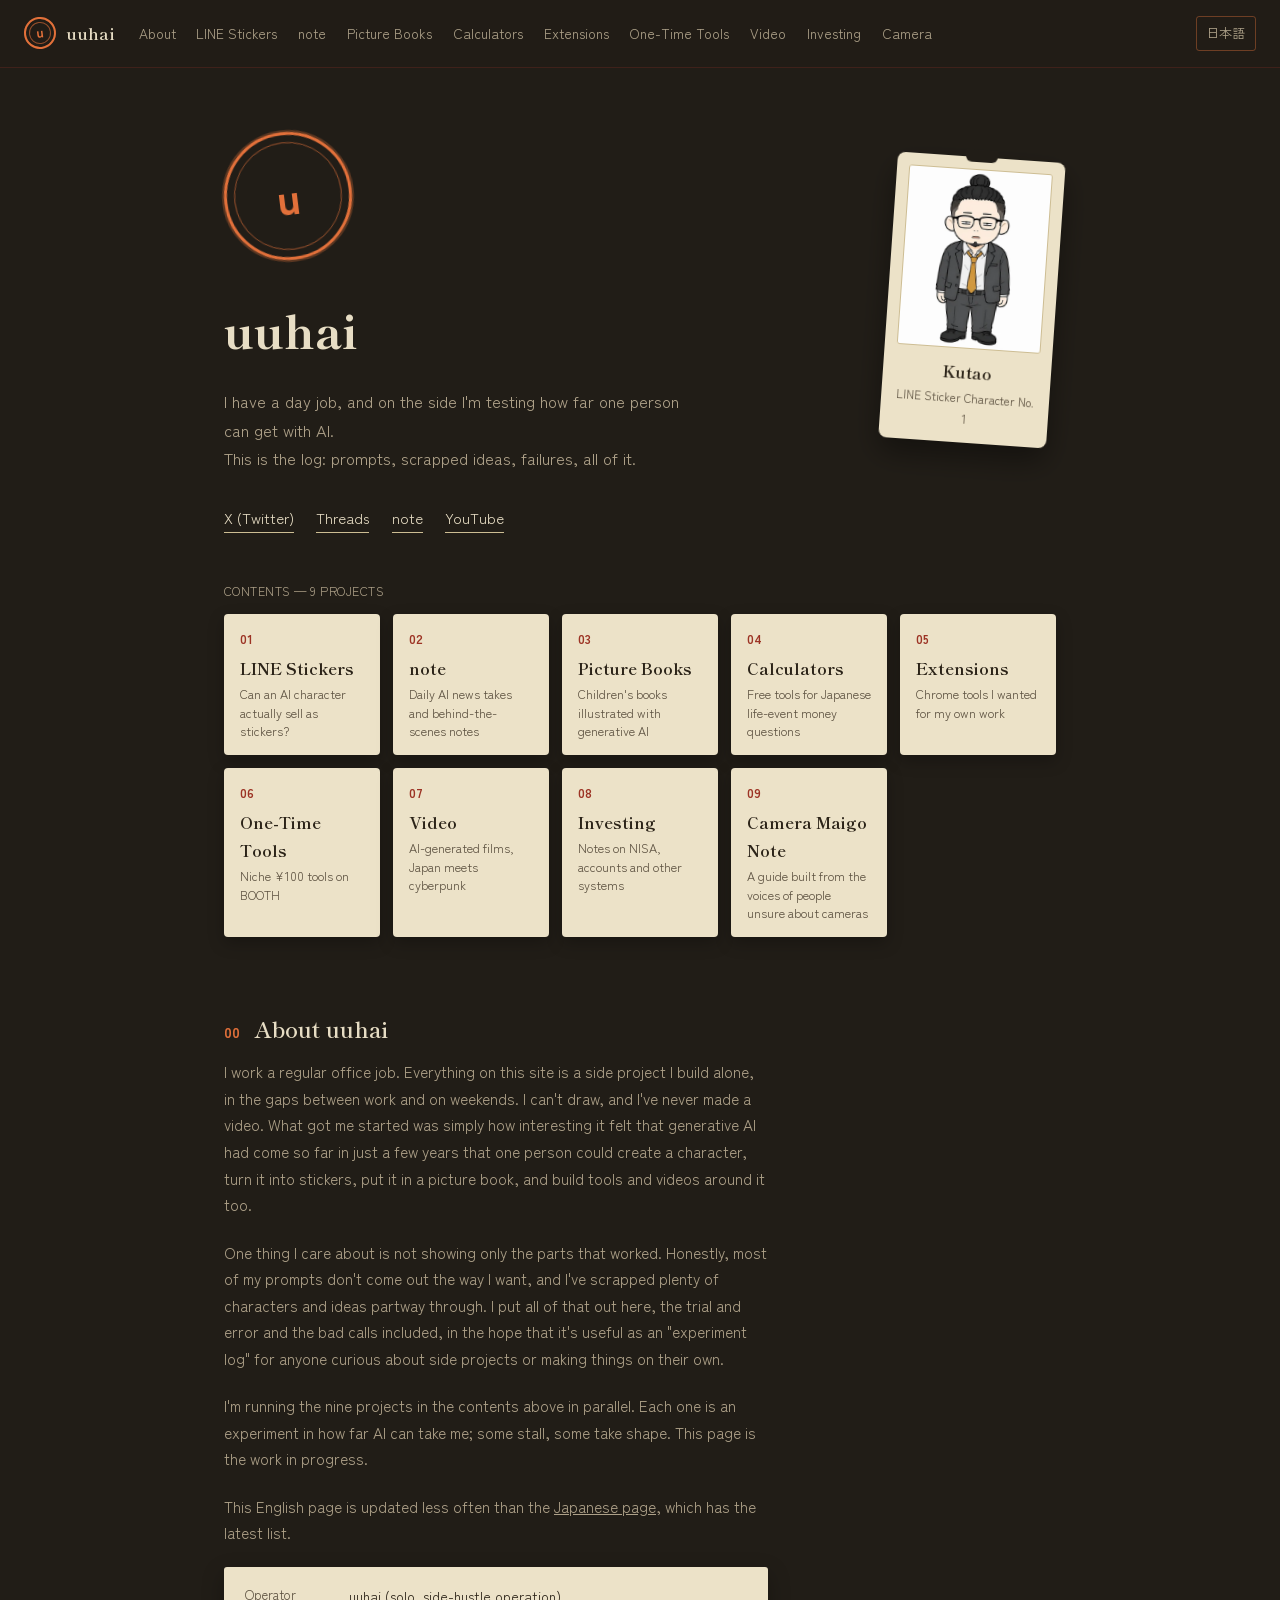
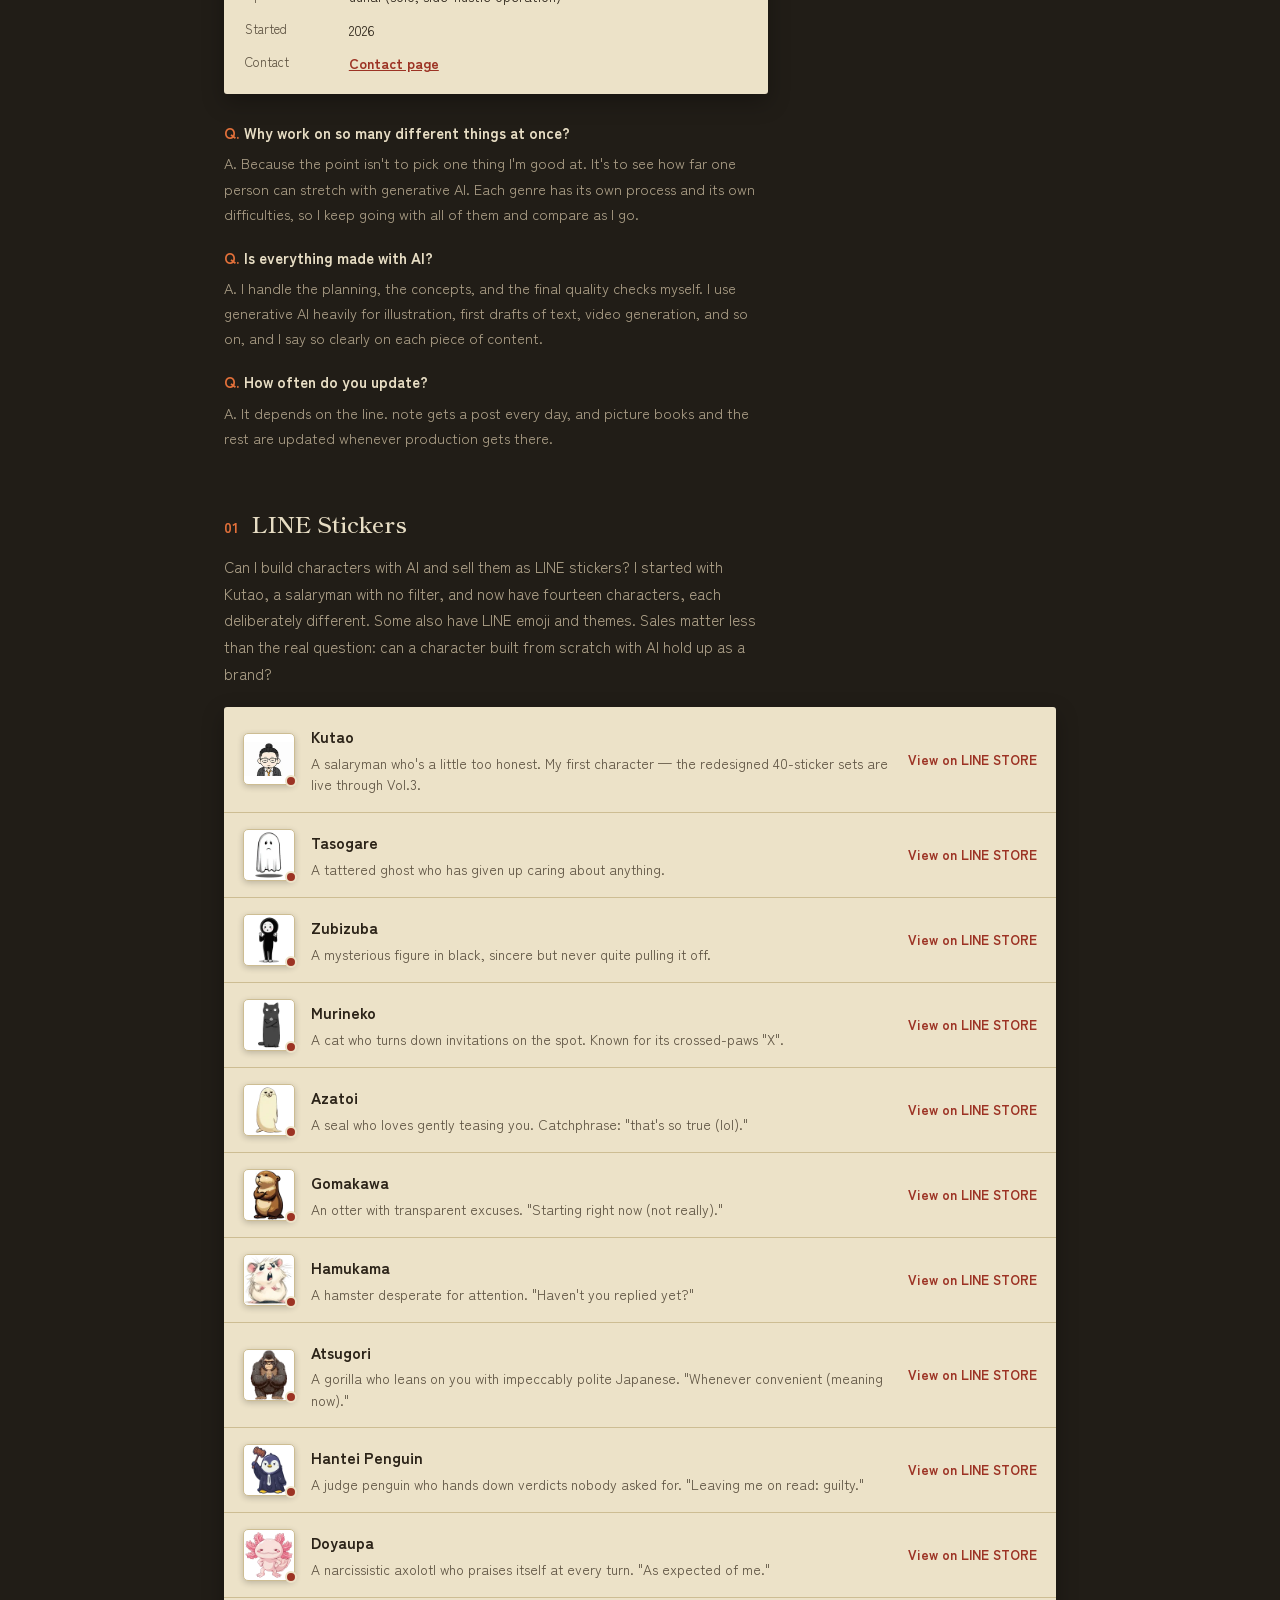
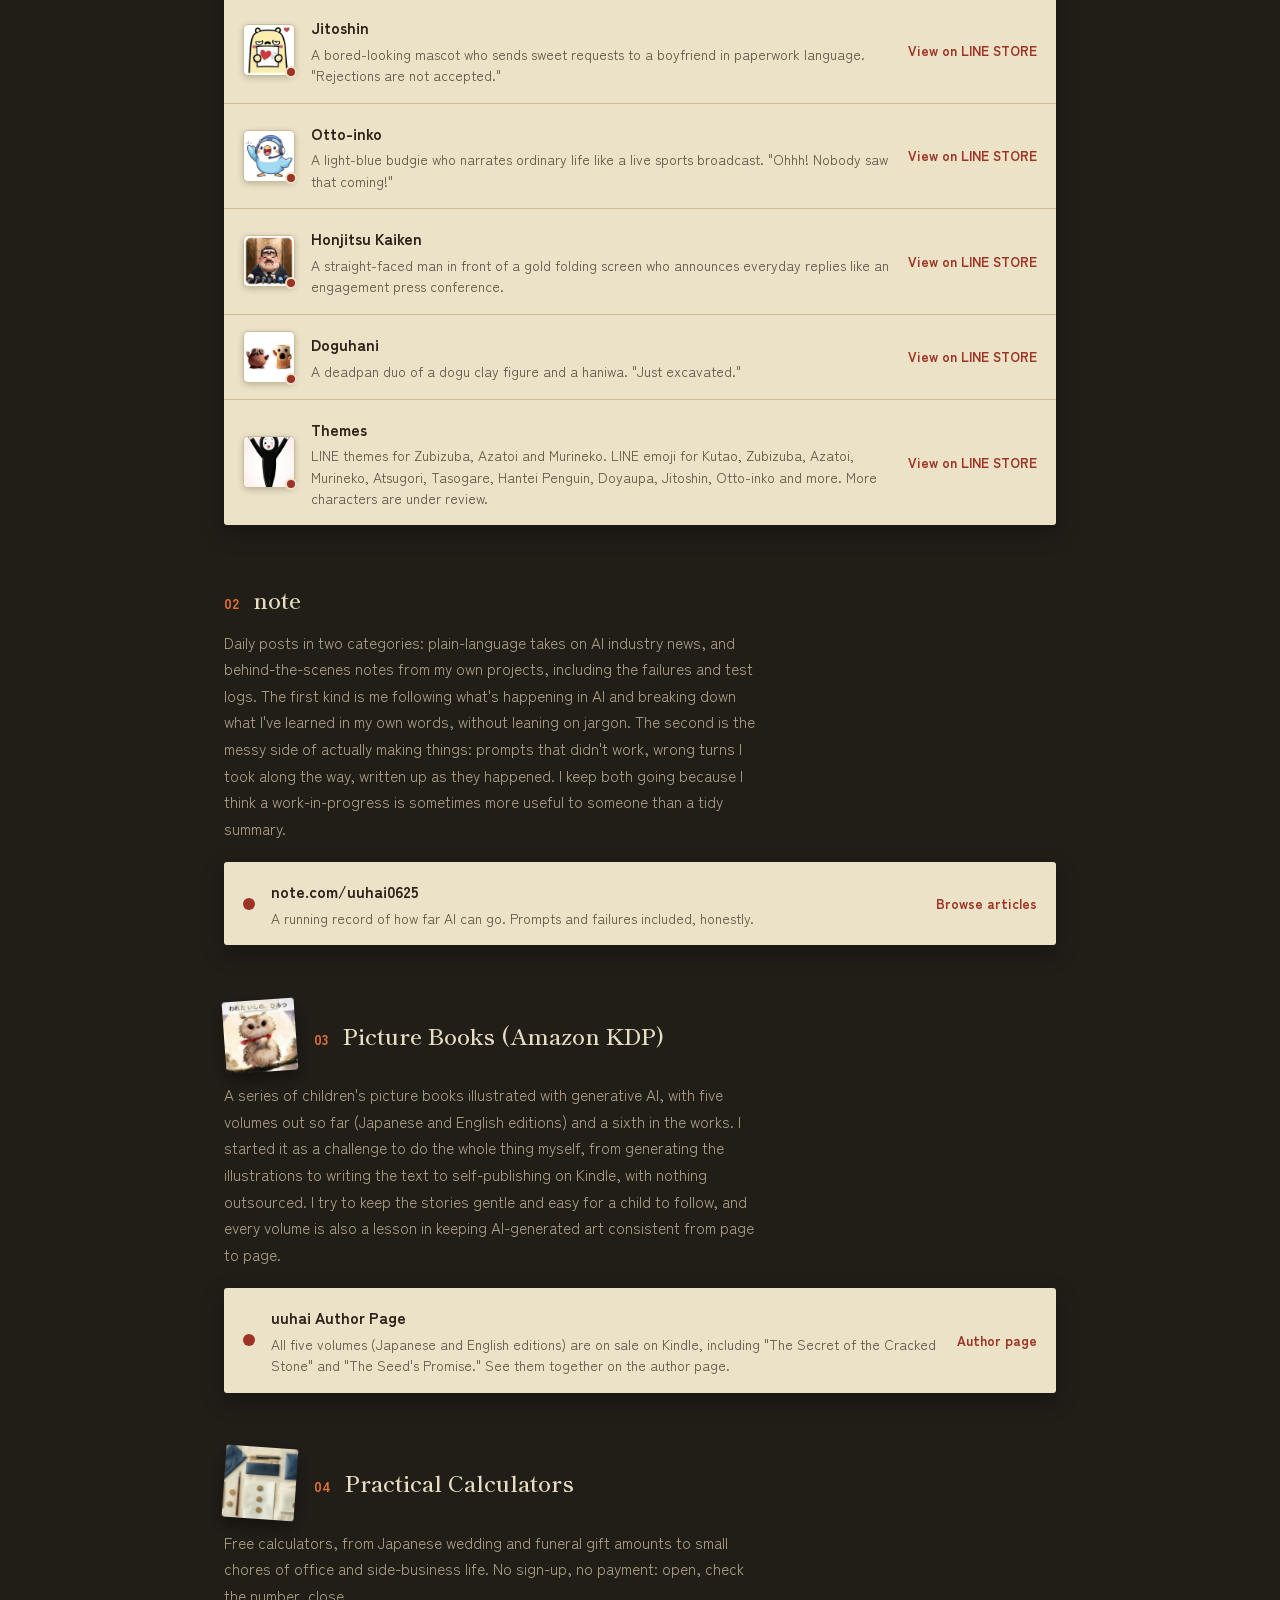
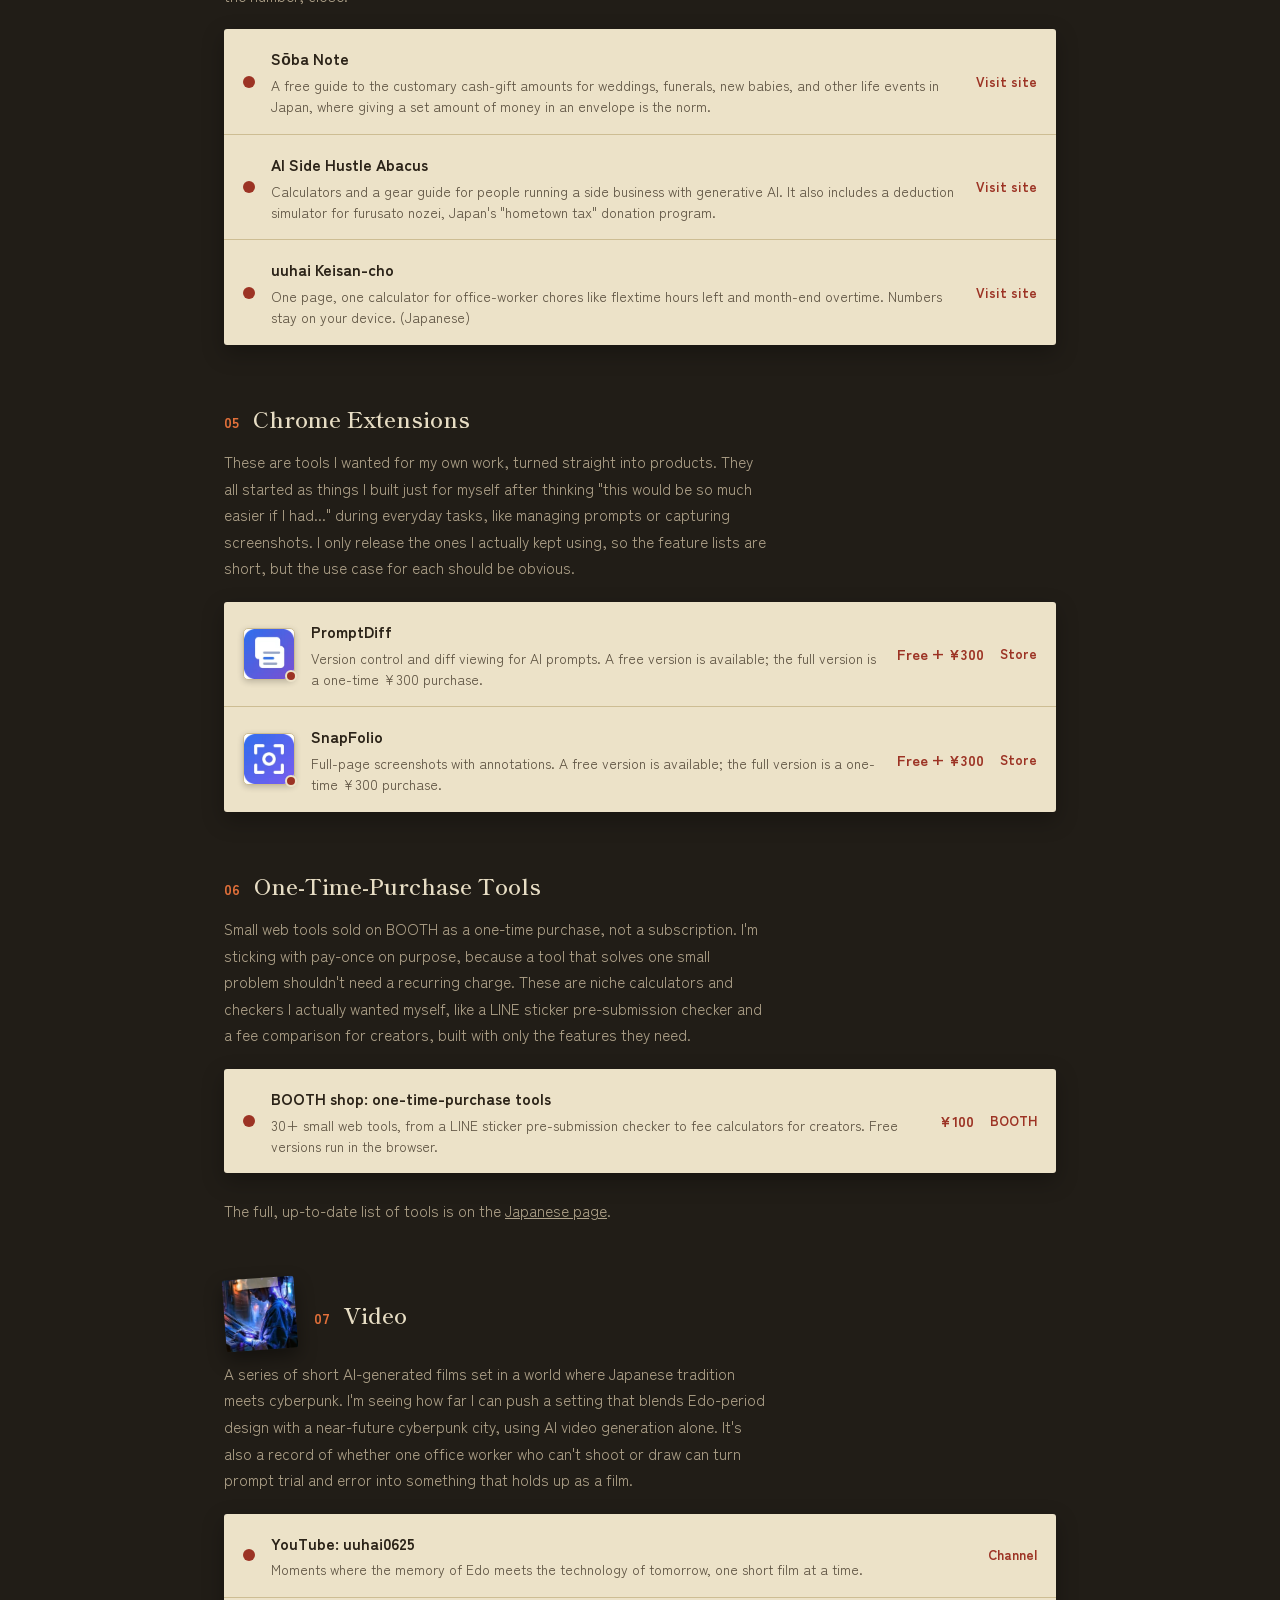
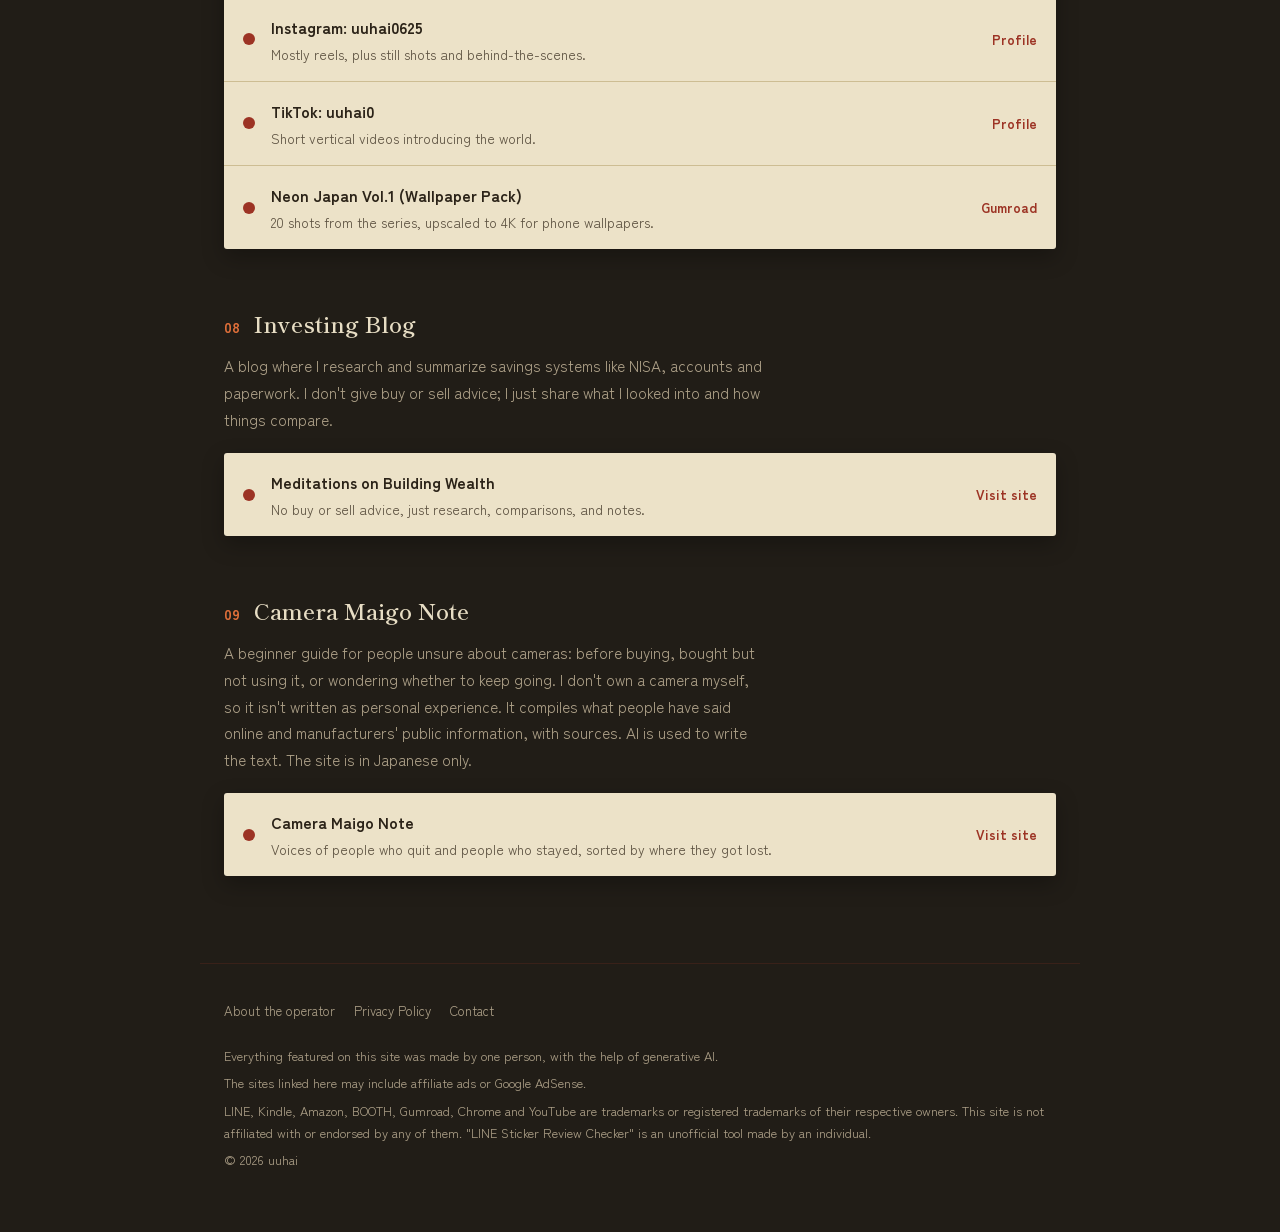
==== en/index.html @ c2833644 "LINE欄の絵文字の販売中キャラを更新(判定ペンギン・ドヤウパ・ジトシン・オットインコ・アザトイ・ムリ猫を追加) Co-Authored-By: Claude Opus 5.5 <noreply@an" ====
<!DOCTYPE html>
<html lang="en">
<head>
<meta charset="UTF-8">
<meta name="viewport" content="width=device-width, initial-scale=1.0">
<title>uuhai (uuhai0625) | AI experiments, LINE stickers &amp; tools</title>
<meta name="description" content="uuhai&#x27;s works, made solo alongside a day job: AI-designed LINE stickers, note articles, picture books, Chrome extensions, practical calculators, and more.">
<link rel="alternate" hreflang="ja" href="https://uuhai0625.github.io/">
<link rel="alternate" hreflang="en" href="https://uuhai0625.github.io/en/">
<link rel="alternate" hreflang="x-default" href="https://uuhai0625.github.io/">
<link rel="canonical" href="https://uuhai0625.github.io/en/">
<meta property="og:type" content="website">
<meta property="og:site_name" content="uuhai">
<meta property="og:title" content="uuhai (uuhai0625) | AI experiments, LINE stickers &amp; tools">
<meta property="og:description" content="uuhai&#x27;s works, made solo alongside a day job: AI-designed LINE stickers, note articles, picture books, Chrome extensions, practical calculators, and more.">
<meta property="og:url" content="https://uuhai0625.github.io/en/">
<meta property="og:image" content="https://uuhai0625.github.io/images/og-en.jpg">
<meta property="og:image:width" content="1200">
<meta property="og:image:height" content="630">
<meta property="og:image:alt" content="uuhai (uuhai0625): solo AI experiments, shown as an ID card for the character Kutao">
<meta property="og:locale" content="en_US">
<meta property="og:locale:alternate" content="ja_JP">
<meta name="twitter:card" content="summary_large_image">
<meta name="twitter:site" content="@uuhai0625">
<meta name="twitter:title" content="uuhai (uuhai0625) | AI experiments, LINE stickers &amp; tools">
<meta name="twitter:description" content="uuhai&#x27;s works, made solo alongside a day job: AI-designed LINE stickers, note articles, picture books, Chrome extensions, practical calculators, and more.">
<meta name="twitter:image" content="https://uuhai0625.github.io/images/og-en.jpg">
<meta name="twitter:image:alt" content="uuhai (uuhai0625): solo AI experiments, shown as an ID card for the character Kutao">
<link rel="preconnect" href="https://fonts.googleapis.com">
<link rel="preconnect" href="https://fonts.gstatic.com" crossorigin>
<!-- Mincho is subset to heading characters only (kana + ASCII + heading kanji). If a new heading uses a kanji not in this list it falls back to the system serif; regenerate this URL. -->
<link href="https://fonts.googleapis.com/css2?family=Shippori+Mincho:wght@600;800&amp;display=swap&amp;text=%20%21%22%23%24%25%26%27%28%29%2A%2B%2C-.%2F0123456789%3A%3B%3C%3D%3E%3F%40ABCDEFGHIJKLMNOPQRSTUVWXYZ%5B%5C%5D%5E_%60abcdefghijklmnopqrstuvwxyz%7B%7C%7D~%E2%80%A6%E3%80%81%E3%80%82%E3%80%8C%E3%80%8D%E3%80%8E%E3%80%8F%E3%80%9C%E3%81%81%E3%81%82%E3%81%83%E3%81%84%E3%81%85%E3%81%86%E3%81%87%E3%81%88%E3%81%89%E3%81%8A%E3%81%8B%E3%81%8C%E3%81%8D%E3%81%8E%E3%81%8F%E3%81%90%E3%81%91%E3%81%92%E3%81%93%E3%81%94%E3%81%95%E3%81%96%E3%81%97%E3%81%98%E3%81%99%E3%81%9A%E3%81%9B%E3%81%9C%E3%81%9D%E3%81%9E%E3%81%9F%E3%81%A0%E3%81%A1%E3%81%A2%E3%81%A3%E3%81%A4%E3%81%A5%E3%81%A6%E3%81%A7%E3%81%A8%E3%81%A9%E3%81%AA%E3%81%AB%E3%81%AC%E3%81%AD%E3%81%AE%E3%81%AF%E3%81%B0%E3%81%B1%E3%81%B2%E3%81%B3%E3%81%B4%E3%81%B5%E3%81%B6%E3%81%B7%E3%81%B8%E3%81%B9%E3%81%BA%E3%81%BB%E3%81%BC%E3%81%BD%E3%81%BE%E3%81%BF%E3%82%80%E3%82%81%E3%82%82%E3%82%83%E3%82%84%E3%82%85%E3%82%86%E3%82%87%E3%82%88%E3%82%89%E3%82%8A%E3%82%8B%E3%82%8C%E3%82%8D%E3%82%8E%E3%82%8F%E3%82%90%E3%82%91%E3%82%92%E3%82%93%E3%82%94%E3%82%95%E3%82%96%E3%82%A1%E3%82%A2%E3%82%A3%E3%82%A4%E3%82%A5%E3%82%A6%E3%82%A7%E3%82%A8%E3%82%A9%E3%82%AA%E3%82%AB%E3%82%AC%E3%82%AD%E3%82%AE%E3%82%AF%E3%82%B0%E3%82%B1%E3%82%B2%E3%82%B3%E3%82%B4%E3%82%B5%E3%82%B6%E3%82%B7%E3%82%B8%E3%82%B9%E3%82%BA%E3%82%BB%E3%82%BC%E3%82%BD%E3%82%BE%E3%82%BF%E3%83%80%E3%83%81%E3%83%82%E3%83%83%E3%83%84%E3%83%85%E3%83%86%E3%83%87%E3%83%88%E3%83%89%E3%83%8A%E3%83%8B%E3%83%8C%E3%83%8D%E3%83%8E%E3%83%8F%E3%83%90%E3%83%91%E3%83%92%E3%83%93%E3%83%94%E3%83%95%E3%83%96%E3%83%97%E3%83%98%E3%83%99%E3%83%9A%E3%83%9B%E3%83%9C%E3%83%9D%E3%83%9E%E3%83%9F%E3%83%A0%E3%83%A1%E3%83%A2%E3%83%A3%E3%83%A4%E3%83%A5%E3%83%A6%E3%83%A7%E3%83%A8%E3%83%A9%E3%83%AA%E3%83%AB%E3%83%AC%E3%83%AD%E3%83%AE%E3%83%AF%E3%83%B0%E3%83%B1%E3%83%B2%E3%83%B3%E3%83%B4%E3%83%B5%E3%83%B6%E3%83%B7%E3%83%B8%E3%83%B9%E3%83%BA%E3%83%BB%E3%83%BC%E4%BA%8B%E4%BA%BA%E4%BD%9C%E4%BF%A1%E5%80%8B%E5%85%8D%E5%88%87%E5%8B%95%E5%8F%96%E5%90%88%E5%91%8A%E5%95%8F%E5%A0%B1%E5%A4%89%E5%A4%96%E5%AD%90%E5%AE%9F%E5%BA%83%E5%BC%B5%E6%83%85%E6%89%B1%E6%8A%95%E6%8B%A1%E6%97%A7%E6%9B%B4%E6%9C%AC%E6%9E%90%E6%A8%A9%E6%A9%9F%E7%94%A8%E7%94%BB%E7%AE%97%E7%B5%A1%E7%B5%B5%E8%83%BD%E8%91%97%E8%A7%A3%E8%A8%88%E8%B2%AC%E8%B2%B7%E8%B3%87%E8%BF%B7%E9%80%81%E9%80%A3%E9%83%A8%E9%85%8D%E9%A0%85" rel="stylesheet">
<link href="https://fonts.googleapis.com/css2?family=Zen+Kaku+Gothic+New:wght@400;700&amp;display=swap" rel="stylesheet">
<link rel="stylesheet" href="../style.css">
<link rel="icon" href="/favicon.png" type="image/png" sizes="192x192">
<script type="application/ld+json">
{"@context": "https://schema.org", "@graph": [{"@type": "WebSite", "@id": "https://uuhai0625.github.io/en/#website", "name": "uuhai", "alternateName": "uuhai0625", "url": "https://uuhai0625.github.io/en/", "inLanguage": "en", "publisher": {"@id": "https://uuhai0625.github.io/#person"}}, {"@type": "Person", "@id": "https://uuhai0625.github.io/#person", "name": "ウーハイ", "alternateName": ["uuhai", "uuhai0625"], "url": "https://uuhai0625.github.io/", "sameAs": ["https://x.com/uuhai0625", "https://www.threads.com/@uuhai0625", "https://note.com/uuhai0625", "https://www.youtube.com/@uuhai0625"]}]}
</script>
</head>
<body>
<a class="skip-link" href="#main">Skip to main content</a>

<header class="masthead">
  <a class="masthead-brand" href="#top">
    <span class="seal seal--mini" aria-hidden="true"><span>u</span></span>
    <span class="masthead-name">uuhai</span>
  </a>
  <div class="toc-wrap">
    <nav class="toc" aria-label="Menu">
      <a href="#about">About</a>
      <a href="#line-stamp">LINE Stickers</a>
      <a href="#note">note</a>
      <a href="#ehon">Picture Books</a>
      <a href="#calc-tools">Calculators</a>
      <a href="#extensions">Extensions</a>
      <a href="#buyonce">One-Time Tools</a>
      <a href="#video">Video</a>
      <a href="#invest">Investing</a>
      <a href="#camera">Camera</a>
    </nav>
  </div>
  <a class="lang-switch" href="../" hreflang="ja" lang="ja">日本語</a>
</header>

<div class="hero" id="top">
  <div class="hero-text">
    <div class="seal" aria-hidden="true"><span>u</span></div>
    <h1>uuhai</h1>
    <p class="tagline">I have a day job, and on the side I'm testing how far one person can get with AI.<br>This is the log: prompts, scrapped ideas, failures, all of it.</p>
    <nav class="social-links" aria-label="Social links">
      <a href="https://x.com/uuhai0625" target="_blank" rel="noopener">X (Twitter)</a>
      <a href="https://www.threads.com/@uuhai0625" target="_blank" rel="noopener">Threads</a>
      <a href="https://note.com/uuhai0625" target="_blank" rel="noopener">note</a>
      <a href="https://www.youtube.com/@uuhai0625" target="_blank" rel="noopener">YouTube</a>
    </nav>
  </div>
  <div class="id-card" aria-hidden="true">
    <div class="id-photo"><img src="../images/kutao-hero.webp" alt="" width="400" height="500" fetchpriority="high" decoding="async"></div>
    <p class="id-name">Kutao</p>
    <p class="id-role">LINE Sticker Character No. 1</p>
  </div>
</div>

<p class="quicklinks-label">Contents — 9 projects</p>
<nav class="quicklinks" aria-label="Links to the 9 projects">
  <a class="quicklink" href="#line-stamp">
    <span class="quicklink-no">01</span>
    <span class="quicklink-title">LINE Stickers</span>
    <span class="quicklink-desc">Can an AI character actually sell as stickers?</span>
  </a>
  <a class="quicklink" href="#note">
    <span class="quicklink-no">02</span>
    <span class="quicklink-title">note</span>
    <span class="quicklink-desc">Daily AI news takes and behind-the-scenes notes</span>
  </a>
  <a class="quicklink" href="#ehon">
    <span class="quicklink-no">03</span>
    <span class="quicklink-title">Picture Books</span>
    <span class="quicklink-desc">Children's books illustrated with generative AI</span>
  </a>
  <a class="quicklink" href="#calc-tools">
    <span class="quicklink-no">04</span>
    <span class="quicklink-title">Calculators</span>
    <span class="quicklink-desc">Free tools for Japanese life-event money questions</span>
  </a>
  <a class="quicklink" href="#extensions">
    <span class="quicklink-no">05</span>
    <span class="quicklink-title">Extensions</span>
    <span class="quicklink-desc">Chrome tools I wanted for my own work</span>
  </a>
  <a class="quicklink" href="#buyonce">
    <span class="quicklink-no">06</span>
    <span class="quicklink-title">One-Time Tools</span>
    <span class="quicklink-desc">Niche ¥100 tools on BOOTH</span>
  </a>
  <a class="quicklink" href="#video">
    <span class="quicklink-no">07</span>
    <span class="quicklink-title">Video</span>
    <span class="quicklink-desc">AI-generated films, Japan meets cyberpunk</span>
  </a>
  <a class="quicklink" href="#invest">
    <span class="quicklink-no">08</span>
    <span class="quicklink-title">Investing</span>
    <span class="quicklink-desc">Notes on NISA, accounts and other systems</span>
  </a>
  <a class="quicklink" href="#camera">
    <span class="quicklink-no">09</span>
    <span class="quicklink-title">Camera Maigo Note</span>
    <span class="quicklink-desc">A guide built from the voices of people unsure about cameras</span>
  </a>
</nav>

<main id="main" tabindex="-1">

  <section class="entry" id="about">
    <div class="entry-head">
      <span class="entry-head-text">
        <span class="folio">00</span>
        <h2>About uuhai</h2>
      </span>
    </div>
    <p class="lead">I work a regular office job. Everything on this site is a side project I build alone, in the gaps between work and on weekends. I can't draw, and I've never made a video. What got me started was simply how interesting it felt that generative AI had come so far in just a few years that one person could create a character, turn it into stickers, put it in a picture book, and build tools and videos around it too.</p>
    <p class="lead">One thing I care about is not showing only the parts that worked. Honestly, most of my prompts don't come out the way I want, and I've scrapped plenty of characters and ideas partway through. I put all of that out here, the trial and error and the bad calls included, in the hope that it's useful as an "experiment log" for anyone curious about side projects or making things on their own.</p>
    <p class="lead">I'm running the nine projects in the contents above in parallel. Each one is an experiment in how far AI can take me; some stall, some take shape. This page is the work in progress.</p>
    <p class="lead">This English page is updated less often than the <a href="../" lang="ja" hreflang="ja">Japanese page</a>, which has the latest list.</p>

    <dl class="about-meta">
      <div><dt>Operator</dt><dd>uuhai (solo, side-hustle operation)</dd></div>
      <div><dt>Started</dt><dd>2026</dd></div>
      <div><dt>Contact</dt><dd><a href="../contact.html">Contact page</a></dd></div>
    </dl>

    <dl class="faq">
      <div class="faq-item">
        <dt>Why work on so many different things at once?</dt>
        <dd>Because the point isn't to pick one thing I'm good at. It's to see how far one person can stretch with generative AI. Each genre has its own process and its own difficulties, so I keep going with all of them and compare as I go.</dd>
      </div>
      <div class="faq-item">
        <dt>Is everything made with AI?</dt>
        <dd>I handle the planning, the concepts, and the final quality checks myself. I use generative AI heavily for illustration, first drafts of text, video generation, and so on, and I say so clearly on each piece of content.</dd>
      </div>
      <div class="faq-item">
        <dt>How often do you update?</dt>
        <dd>It depends on the line. note gets a post every day, and picture books and the rest are updated whenever production gets there.</dd>
      </div>
    </dl>
  </section>

  <section class="entry" id="line-stamp">
    <div class="entry-head">
      <span class="entry-head-text">
        <span class="folio">01</span>
        <h2>LINE Stickers</h2>
      </span>
    </div>
    <p class="lead">Can I build characters with AI and sell them as LINE stickers? I started with Kutao, a salaryman with no filter, and now have fourteen characters, each deliberately different. Some also have LINE emoji and themes. Sales matter less than the real question: can a character built from scratch with AI hold up as a brand?</p>
    <div class="sheet">
      <a class="row" href="https://store.line.me/stickershop/author/6489609/ja" target="_blank" rel="noopener">
        <span class="row-avatar">
          <img src="../images/kutao.webp" alt="" width="186" height="128" loading="lazy" decoding="async">
          <span class="stamp stamp--live" aria-hidden="true"></span>
        </span>
        <span class="row-body">
          <span class="row-title">Kutao</span>
          <span class="row-desc">A salaryman who's a little too honest. My first character — the redesigned 40-sticker sets are live through Vol.3.</span>
        </span>
        <span class="row-status">View on LINE STORE</span>
      </a>
      <a class="row" href="https://store.line.me/stickershop/product/36392506/ja" target="_blank" rel="noopener">
        <span class="row-avatar">
          <img src="../images/tasogare.webp" alt="" width="128" height="128" loading="lazy" decoding="async">
          <span class="stamp stamp--live" aria-hidden="true"></span>
        </span>
        <span class="row-body">
          <span class="row-title">Tasogare</span>
          <span class="row-desc">A tattered ghost who has given up caring about anything.</span>
        </span>
        <span class="row-status">View on LINE STORE</span>
      </a>
      <a class="row" href="https://store.line.me/stickershop/product/36401193/ja" target="_blank" rel="noopener">
        <span class="row-avatar">
          <img src="../images/zubizuba.webp" alt="" width="128" height="128" loading="lazy" decoding="async">
          <span class="stamp stamp--live" aria-hidden="true"></span>
        </span>
        <span class="row-body">
          <span class="row-title">Zubizuba</span>
          <span class="row-desc">A mysterious figure in black, sincere but never quite pulling it off.</span>
        </span>
        <span class="row-status">View on LINE STORE</span>
      </a>
      <a class="row" href="https://store.line.me/stickershop/product/36428178/ja" target="_blank" rel="noopener">
        <span class="row-avatar">
          <img src="../images/murineko.webp" alt="" width="128" height="128" loading="lazy" decoding="async">
          <span class="stamp stamp--live" aria-hidden="true"></span>
        </span>
        <span class="row-body">
          <span class="row-title">Murineko</span>
          <span class="row-desc">A cat who turns down invitations on the spot. Known for its crossed-paws "X".</span>
        </span>
        <span class="row-status">View on LINE STORE</span>
      </a>
      <a class="row" href="https://store.line.me/stickershop/product/36574890/ja" target="_blank" rel="noopener">
        <span class="row-avatar">
          <img src="../images/azatoi.webp" alt="" width="128" height="128" loading="lazy" decoding="async">
          <span class="stamp stamp--live" aria-hidden="true"></span>
        </span>
        <span class="row-body">
          <span class="row-title">Azatoi</span>
          <span class="row-desc">A seal who loves gently teasing you. Catchphrase: "that's so true (lol)."</span>
        </span>
        <span class="row-status">View on LINE STORE</span>
      </a>
      <a class="row" href="https://store.line.me/stickershop/product/37232119/ja" target="_blank" rel="noopener">
        <span class="row-avatar">
          <img src="../images/gomakawa.webp" alt="" width="128" height="128" loading="lazy" decoding="async">
          <span class="stamp stamp--live" aria-hidden="true"></span>
        </span>
        <span class="row-body">
          <span class="row-title">Gomakawa</span>
          <span class="row-desc">An otter with transparent excuses. "Starting right now (not really)."</span>
        </span>
        <span class="row-status">View on LINE STORE</span>
      </a>
      <a class="row" href="https://store.line.me/stickershop/product/37232372/ja" target="_blank" rel="noopener">
        <span class="row-avatar">
          <img src="../images/hamukama.webp" alt="" width="128" height="128" loading="lazy" decoding="async">
          <span class="stamp stamp--live" aria-hidden="true"></span>
        </span>
        <span class="row-body">
          <span class="row-title">Hamukama</span>
          <span class="row-desc">A hamster desperate for attention. "Haven't you replied yet?"</span>
        </span>
        <span class="row-status">View on LINE STORE</span>
      </a>
      <a class="row" href="https://store.line.me/stickershop/product/37240053/ja" target="_blank" rel="noopener">
        <span class="row-avatar">
          <img src="../images/atsugori.webp" alt="" width="128" height="128" loading="lazy" decoding="async">
          <span class="stamp stamp--live" aria-hidden="true"></span>
        </span>
        <span class="row-body">
          <span class="row-title">Atsugori</span>
          <span class="row-desc">A gorilla who leans on you with impeccably polite Japanese. "Whenever convenient (meaning now)."</span>
        </span>
        <span class="row-status">View on LINE STORE</span>
      </a>
      <a class="row" href="https://store.line.me/stickershop/product/37404262/ja" target="_blank" rel="noopener">
        <span class="row-avatar">
          <img src="../images/hantei-penguin.webp" alt="" width="128" height="128" loading="lazy" decoding="async">
          <span class="stamp stamp--live" aria-hidden="true"></span>
        </span>
        <span class="row-body">
          <span class="row-title">Hantei Penguin</span>
          <span class="row-desc">A judge penguin who hands down verdicts nobody asked for. "Leaving me on read: guilty."</span>
        </span>
        <span class="row-status">View on LINE STORE</span>
      </a>
      <a class="row" href="https://store.line.me/stickershop/product/37430062/ja" target="_blank" rel="noopener">
        <span class="row-avatar">
          <img src="../images/doyaupa.webp" alt="" width="128" height="128" loading="lazy" decoding="async">
          <span class="stamp stamp--live" aria-hidden="true"></span>
        </span>
        <span class="row-body">
          <span class="row-title">Doyaupa</span>
          <span class="row-desc">A narcissistic axolotl who praises itself at every turn. "As expected of me."</span>
        </span>
        <span class="row-status">View on LINE STORE</span>
      </a>
      <a class="row" href="https://store.line.me/stickershop/product/37435636/ja" target="_blank" rel="noopener">
        <span class="row-avatar">
          <img src="../images/jitoshin.webp" alt="" width="128" height="128" loading="lazy" decoding="async">
          <span class="stamp stamp--live" aria-hidden="true"></span>
        </span>
        <span class="row-body">
          <span class="row-title">Jitoshin</span>
          <span class="row-desc">A bored-looking mascot who sends sweet requests to a boyfriend in paperwork language. "Rejections are not accepted."</span>
        </span>
        <span class="row-status">View on LINE STORE</span>
      </a>
      <a class="row" href="https://store.line.me/stickershop/product/37401081/ja" target="_blank" rel="noopener">
        <span class="row-avatar">
          <img src="../images/ottoinko.webp" alt="" width="128" height="128" loading="lazy" decoding="async">
          <span class="stamp stamp--live" aria-hidden="true"></span>
        </span>
        <span class="row-body">
          <span class="row-title">Otto-inko</span>
          <span class="row-desc">A light-blue budgie who narrates ordinary life like a live sports broadcast. "Ohhh! Nobody saw that coming!"</span>
        </span>
        <span class="row-status">View on LINE STORE</span>
      </a>
      <a class="row" href="https://store.line.me/stickershop/product/37418405/ja" target="_blank" rel="noopener">
        <span class="row-avatar">
          <img src="../images/honjitsu-kaiken.webp" alt="" width="128" height="128" loading="lazy" decoding="async">
          <span class="stamp stamp--live" aria-hidden="true"></span>
        </span>
        <span class="row-body">
          <span class="row-title">Honjitsu Kaiken</span>
          <span class="row-desc">A straight-faced man in front of a gold folding screen who announces everyday replies like an engagement press conference.</span>
        </span>
        <span class="row-status">View on LINE STORE</span>
      </a>
      <a class="row" href="https://store.line.me/stickershop/product/37503154/ja" target="_blank" rel="noopener">
        <span class="row-avatar">
          <img src="../images/doguhani.webp" alt="" width="128" height="128" loading="lazy" decoding="async">
          <span class="stamp stamp--live" aria-hidden="true"></span>
        </span>
        <span class="row-body">
          <span class="row-title">Doguhani</span>
          <span class="row-desc">A deadpan duo of a dogu clay figure and a haniwa. "Just excavated."</span>
        </span>
        <span class="row-status">View on LINE STORE</span>
      </a>
      <a class="row" href="https://store.line.me/themeshop/author/12611064/ja" target="_blank" rel="noopener">
        <span class="row-avatar">
          <img src="../images/kisekae.webp" alt="" width="128" height="128" loading="lazy" decoding="async">
          <span class="stamp stamp--live" aria-hidden="true"></span>
        </span>
        <span class="row-body">
          <span class="row-title">Themes</span>
          <span class="row-desc">LINE themes for Zubizuba, Azatoi and Murineko. LINE emoji for Kutao, Zubizuba, Azatoi, Murineko, Atsugori, Tasogare, Hantei Penguin, Doyaupa, Jitoshin, Otto-inko and more. More characters are under review.</span>
        </span>
        <span class="row-status">View on LINE STORE</span>
      </a>
    </div>
  </section>

  <section class="entry" id="note">
    <div class="entry-head">
      <span class="entry-head-text">
        <span class="folio">02</span>
        <h2>note</h2>
      </span>
    </div>
    <p class="lead">Daily posts in two categories: plain-language takes on AI industry news, and behind-the-scenes notes from my own projects, including the failures and test logs. The first kind is me following what's happening in AI and breaking down what I've learned in my own words, without leaning on jargon. The second is the messy side of actually making things: prompts that didn't work, wrong turns I took along the way, written up as they happened. I keep both going because I think a work-in-progress is sometimes more useful to someone than a tidy summary.</p>
    <div class="sheet">
      <a class="row" href="https://note.com/uuhai0625" target="_blank" rel="noopener">
        <span class="stamp stamp--live" aria-hidden="true"></span>
        <span class="row-body">
          <span class="row-title">note.com/uuhai0625</span>
          <span class="row-desc">A running record of how far AI can go. Prompts and failures included, honestly.</span>
        </span>
        <span class="row-status">Browse articles</span>
      </a>
    </div>
  </section>

  <section class="entry" id="ehon">
    <div class="entry-head">
      <span class="pinned-photo" aria-hidden="true"><img src="../images/ehon-cover.webp" alt="" width="240" height="160" loading="lazy" decoding="async"></span>
      <span class="entry-head-text">
        <span class="folio">03</span>
        <h2>Picture Books (Amazon KDP)</h2>
      </span>
    </div>
    <p class="lead">A series of children's picture books illustrated with generative AI, with five volumes out so far (Japanese and English editions) and a sixth in the works. I started it as a challenge to do the whole thing myself, from generating the illustrations to writing the text to self-publishing on Kindle, with nothing outsourced. I try to keep the stories gentle and easy for a child to follow, and every volume is also a lesson in keeping AI-generated art consistent from page to page.</p>
    <div class="sheet">
      <a class="row" href="https://www.amazon.co.jp/stores/uuhai/author/B0HDM4SZH3" target="_blank" rel="noopener">
        <span class="stamp stamp--live" aria-hidden="true"></span>
        <span class="row-body">
          <span class="row-title">uuhai Author Page</span>
          <span class="row-desc">All five volumes (Japanese and English editions) are on sale on Kindle, including "The Secret of the Cracked Stone" and "The Seed's Promise." See them together on the author page.</span>
        </span>
        <span class="row-status">Author page</span>
      </a>
    </div>
  </section>

  <section class="entry" id="calc-tools">
    <div class="entry-head">
      <span class="pinned-photo pinned-photo--right" aria-hidden="true"><img src="../images/calc-tools.webp" alt="" width="305" height="160" loading="lazy" decoding="async"></span>
      <span class="entry-head-text">
        <span class="folio">04</span>
        <h2>Practical Calculators</h2>
      </span>
    </div>
    <p class="lead">Free calculators, from Japanese wedding and funeral gift amounts to small chores of office and side-business life. No sign-up, no payment: open, check the number, close.</p>
    <div class="sheet">
      <a class="row" href="https://uuhai0625.github.io/life-event-calculators/" target="_blank" rel="noopener">
        <span class="stamp stamp--live" aria-hidden="true"></span>
        <span class="row-body">
          <span class="row-title">Sōba Note</span>
          <span class="row-desc">A free guide to the customary cash-gift amounts for weddings, funerals, new babies, and other life events in Japan, where giving a set amount of money in an envelope is the norm.</span>
        </span>
        <span class="row-status">Visit site</span>
      </a>
      <a class="row" href="https://uuhai0625.github.io/side-hustle-calculators/" target="_blank" rel="noopener">
        <span class="stamp stamp--live" aria-hidden="true"></span>
        <span class="row-body">
          <span class="row-title">AI Side Hustle Abacus</span>
          <span class="row-desc">Calculators and a gear guide for people running a side business with generative AI. It also includes a deduction simulator for furusato nozei, Japan's "hometown tax" donation program.</span>
        </span>
        <span class="row-status">Visit site</span>
      </a>
      <a class="row" href="https://uuhai-keisan.github.io/" target="_blank" rel="noopener">
        <span class="stamp stamp--live" aria-hidden="true"></span>
        <span class="row-body">
          <span class="row-title">uuhai Keisan-cho</span>
          <span class="row-desc">One page, one calculator for office-worker chores like flextime hours left and month-end overtime. Numbers stay on your device. (Japanese)</span>
        </span>
        <span class="row-status">Visit site</span>
      </a>
    </div>
  </section>

  <section class="entry" id="extensions">
    <div class="entry-head">
      <span class="entry-head-text">
        <span class="folio">05</span>
        <h2>Chrome Extensions</h2>
      </span>
    </div>
    <p class="lead">These are tools I wanted for my own work, turned straight into products. They all started as things I built just for myself after thinking "this would be so much easier if I had..." during everyday tasks, like managing prompts or capturing screenshots. I only release the ones I actually kept using, so the feature lists are short, but the use case for each should be obvious.</p>
    <div class="sheet">
      <a class="row" href="https://chromewebstore.google.com/detail/promptdiff/ceagibdnjhkigjfmbomhclkndefoebaf" target="_blank" rel="noopener">
        <span class="row-avatar">
          <img src="../images/promptdiff.webp" alt="" width="128" height="128" loading="lazy" decoding="async">
          <span class="stamp stamp--live" aria-hidden="true"></span>
        </span>
        <span class="row-body">
          <span class="row-title">PromptDiff</span>
          <span class="row-desc">Version control and diff viewing for AI prompts. A free version is available; the full version is a one-time ¥300 purchase.</span>
        </span>
        <span class="row-meta">Free + ¥300</span>
        <span class="row-status">Store</span>
      </a>
      <a class="row" href="https://chromewebstore.google.com/detail/snapfolio/hplhhidmfaeldbjilenkiadpmfcoeige" target="_blank" rel="noopener">
        <span class="row-avatar">
          <img src="../images/snapfolio.webp" alt="" width="128" height="128" loading="lazy" decoding="async">
          <span class="stamp stamp--live" aria-hidden="true"></span>
        </span>
        <span class="row-body">
          <span class="row-title">SnapFolio</span>
          <span class="row-desc">Full-page screenshots with annotations. A free version is available; the full version is a one-time ¥300 purchase.</span>
        </span>
        <span class="row-meta">Free + ¥300</span>
        <span class="row-status">Store</span>
      </a>
    </div>
  </section>

  <section class="entry" id="buyonce">
    <div class="entry-head">
      <span class="entry-head-text">
        <span class="folio">06</span>
        <h2>One-Time-Purchase Tools</h2>
      </span>
    </div>
    <p class="lead">Small web tools sold on BOOTH as a one-time purchase, not a subscription. I'm sticking with pay-once on purpose, because a tool that solves one small problem shouldn't need a recurring charge. These are niche calculators and checkers I actually wanted myself, like a LINE sticker pre-submission checker and a fee comparison for creators, built with only the features they need.</p>
    <div class="sheet">
      <a class="row" href="https://uuhai0625.booth.pm/" target="_blank" rel="noopener">
        <span class="stamp stamp--live" aria-hidden="true"></span>
        <span class="row-body">
          <span class="row-title">BOOTH shop: one-time-purchase tools</span>
          <span class="row-desc">30+ small web tools, from a LINE sticker pre-submission checker to fee calculators for creators. Free versions run in the browser.</span>
        </span>
        <span class="row-meta">¥100</span>
        <span class="row-status">BOOTH</span>
      </a>
    </div>
    <p class="lead" style="margin-top:1.5rem;">The full, up-to-date list of tools is on the <a href="../#free-tools" lang="ja" hreflang="ja">Japanese page</a>.</p>
  </section>

  <section class="entry" id="video">
    <div class="entry-head">
      <span class="pinned-photo" aria-hidden="true"><img src="../images/video-still.webp" alt="" width="160" height="287" loading="lazy" decoding="async"></span>
      <span class="entry-head-text">
        <span class="folio">07</span>
        <h2>Video</h2>
      </span>
    </div>
    <p class="lead">A series of short AI-generated films set in a world where Japanese tradition meets cyberpunk. I'm seeing how far I can push a setting that blends Edo-period design with a near-future cyberpunk city, using AI video generation alone. It's also a record of whether one office worker who can't shoot or draw can turn prompt trial and error into something that holds up as a film.</p>
    <div class="sheet">
      <a class="row" href="https://www.youtube.com/@uuhai0625" target="_blank" rel="noopener">
        <span class="stamp stamp--live" aria-hidden="true"></span>
        <span class="row-body">
          <span class="row-title">YouTube: uuhai0625</span>
          <span class="row-desc">Moments where the memory of Edo meets the technology of tomorrow, one short film at a time.</span>
        </span>
        <span class="row-status">Channel</span>
      </a>
      <a class="row" href="https://www.instagram.com/uuhai0625/" target="_blank" rel="noopener">
        <span class="stamp stamp--live" aria-hidden="true"></span>
        <span class="row-body">
          <span class="row-title">Instagram: uuhai0625</span>
          <span class="row-desc">Mostly reels, plus still shots and behind-the-scenes.</span>
        </span>
        <span class="row-status">Profile</span>
      </a>
      <a class="row" href="https://www.tiktok.com/@uuhai0" target="_blank" rel="noopener">
        <span class="stamp stamp--live" aria-hidden="true"></span>
        <span class="row-body">
          <span class="row-title">TikTok: uuhai0</span>
          <span class="row-desc">Short vertical videos introducing the world.</span>
        </span>
        <span class="row-status">Profile</span>
      </a>
      <a class="row" href="https://takwork.gumroad.com/l/neon-japan-vol1" target="_blank" rel="noopener">
        <span class="stamp stamp--live" aria-hidden="true"></span>
        <span class="row-body">
          <span class="row-title">Neon Japan Vol.1 (Wallpaper Pack)</span>
          <span class="row-desc">20 shots from the series, upscaled to 4K for phone wallpapers.</span>
        </span>
        <span class="row-status">Gumroad</span>
      </a>
    </div>
  </section>

  <section class="entry" id="invest">
    <div class="entry-head">
      <span class="entry-head-text">
        <span class="folio">08</span>
        <h2>Investing Blog</h2>
      </span>
    </div>
    <p class="lead">A blog where I research and summarize savings systems like NISA, accounts and paperwork. I don't give buy or sell advice; I just share what I looked into and how things compare.</p>
    <div class="sheet">
      <a class="row" href="https://uuhai0625.github.io/invest-meisou-notes/" target="_blank" rel="noopener">
        <span class="stamp stamp--live" aria-hidden="true"></span>
        <span class="row-body">
          <span class="row-title">Meditations on Building Wealth</span>
          <span class="row-desc">No buy or sell advice, just research, comparisons, and notes.</span>
        </span>
        <span class="row-status">Visit site</span>
      </a>
    </div>
  </section>

  <section class="entry" id="camera">
    <div class="entry-head">
      <span class="entry-head-text">
        <span class="folio">09</span>
        <h2>Camera Maigo Note</h2>
      </span>
    </div>
    <p class="lead">A beginner guide for people unsure about cameras: before buying, bought but not using it, or wondering whether to keep going. I don't own a camera myself, so it isn't written as personal experience. It compiles what people have said online and manufacturers' public information, with sources. AI is used to write the text. The site is in Japanese only.</p>
    <div class="sheet">
      <a class="row" href="https://uuhai0625.github.io/camera-maigo-note/" target="_blank" rel="noopener">
        <span class="stamp stamp--live" aria-hidden="true"></span>
        <span class="row-body">
          <span class="row-title">Camera Maigo Note</span>
          <span class="row-desc">Voices of people who quit and people who stayed, sorted by where they got lost.</span>
        </span>
        <span class="row-status">Visit site</span>
      </a>
    </div>
  </section>

</main>

<footer class="site-footer">
  <nav class="footer-nav" aria-label="Footer links">
    <a href="#about">About the operator</a>
    <a href="../privacy.html">Privacy Policy</a>
    <a href="../contact.html">Contact</a>
  </nav>
  <p>Everything featured on this site was made by one person, with the help of generative AI.</p>
  <p>The sites linked here may include affiliate ads or Google AdSense.</p>
  <p>LINE, Kindle, Amazon, BOOTH, Gumroad, Chrome and YouTube are trademarks or registered trademarks of their respective owners. This site is not affiliated with or endorsed by any of them. "LINE Sticker Review Checker" is an unofficial tool made by an individual.</p>
  <p>&copy; 2026 uuhai</p>
</footer>

<script>
(function () {
  var toc = document.querySelector(".toc");
  var tocWrap = document.querySelector(".toc-wrap");
  if (toc && tocWrap) {
    var updateFade = function () {
      var atEnd = toc.scrollLeft + toc.clientWidth >= toc.scrollWidth - 2;
      tocWrap.classList.toggle("toc-wrap--end", atEnd);
    };
    toc.addEventListener("scroll", updateFade, { passive: true });
    window.addEventListener("resize", updateFade);
    updateFade();
  }
})();

(function () {
  var links = Array.prototype.slice.call(document.querySelectorAll(".toc a"));
  var sections = links.map(function (a) {
    return document.getElementById(a.getAttribute("href").slice(1));
  });
  var reduceMotion = window.matchMedia && window.matchMedia("(prefers-reduced-motion: reduce)").matches;
  var tocEl = document.querySelector(".toc");
  // 目次の横位置だけを動かす(scrollIntoViewはページ本体のスクロールを中断するため使わない)
  function centerLink(a) {
    if (!tocEl) return;
    var delta = a.getBoundingClientRect().left - tocEl.getBoundingClientRect().left - (tocEl.clientWidth - a.offsetWidth) / 2;
    tocEl.scrollTo({ left: tocEl.scrollLeft + delta, behavior: reduceMotion ? "auto" : "smooth" });
  }
  if (!("IntersectionObserver" in window)) return;
  var observer = new IntersectionObserver(function (entries) {
    entries.forEach(function (entry) {
      var i = sections.indexOf(entry.target);
      if (i === -1) return;
      if (entry.isIntersecting) {
        links[i].classList.add("is-active");
        links[i].setAttribute("aria-current", "location");
        centerLink(links[i]);
      } else {
        links[i].classList.remove("is-active");
        links[i].removeAttribute("aria-current");
      }
    });
  }, { rootMargin: "-40% 0px -55% 0px" });
  sections.forEach(function (s) { if (s) observer.observe(s); });
  window.addEventListener("scroll", function () {
    if (window.scrollY < 40 && tocEl && tocEl.scrollLeft > 0) tocEl.scrollLeft = 0;
  }, { passive: true });
})();
</script>

</body>
</html>
---- style.css ----
:root {
  --desk: #211d17;
  --desk-raised: #29241d;
  --paper: #ece2c8;
  --paper-line: #cdbd93;
  --ink: #2b2318;
  --ink-dim: #5c5140;
  --text: #e7ddc4;
  --text-dim: #ada088;
  --seal: #9c3324;
  --seal-soft: rgba(156, 51, 36, 0.14);
  --ember: #e2703a;
  --max-width: 880px;
  font-size: 100%;
}

* { box-sizing: border-box; }

html { scroll-padding-top: 5rem; }

.skip-link {
  position: absolute;
  left: -9999px;
  top: 0;
  z-index: 100;
  padding: 0.7rem 1.1rem;
  background: var(--paper);
  color: var(--ink);
  font-weight: 700;
  text-decoration: none;
  border-radius: 0 0 4px 0;
}

.skip-link:focus {
  left: 0;
}

main:focus { outline: none; }

body {
  margin: 0;
  background: var(--desk);
  color: var(--text);
  font-family: "Zen Kaku Gothic New", "Hiragino Kaku Gothic ProN", "Yu Gothic", sans-serif;
  line-height: 1.75;
  -webkit-font-smoothing: antialiased;
}

h1, h2 {
  font-family: "Shippori Mincho", "Hiragino Mincho ProN", serif;
  color: var(--text);
}

a { color: inherit; }

:focus-visible {
  outline: 2px solid var(--ember);
  outline-offset: 2px;
}

/* Ember fails contrast on the light paper background, so use the darker seal red there */
.sheet a:focus-visible,
.about-meta a:focus-visible,
.quicklink:focus-visible,
.tool-index a:focus-visible,
.tool-index summary:focus-visible {
  outline-color: var(--seal);
}

/* The header TOC clips outlines vertically, so draw them inside the link */
.toc a:focus-visible {
  outline-offset: -2px;
}

/* ---------- Hanko seal mark ---------- */

.seal {
  width: 128px;
  height: 128px;
  border-radius: 50%;
  border: 3px solid var(--ember);
  display: flex;
  align-items: center;
  justify-content: center;
  position: relative;
  margin: 0 0 1.8rem;
  transform: rotate(-7deg);
  flex-shrink: 0;
  animation: stamp-down 0.55s cubic-bezier(0.2, 0.7, 0.3, 1) both;
}

.seal::before {
  content: "";
  position: absolute;
  inset: -5px;
  border: 2px solid var(--ember);
  border-radius: 50%;
  opacity: 0.3;
  transform: rotate(9deg);
}

.seal::after {
  content: "";
  position: absolute;
  inset: 7px;
  border: 1px solid var(--ember);
  border-radius: 50%;
  opacity: 0.6;
}

.seal span {
  font-family: "Zen Kaku Gothic New", sans-serif;
  font-weight: 700;
  font-size: 2.8rem;
  color: var(--ember);
  line-height: 1;
}

.seal--mini {
  width: 32px;
  height: 32px;
  margin: 0;
  border-width: 2px;
  animation: none;
}

.seal--mini::before { inset: -2px; }
.seal--mini::after { inset: 3px; }
.seal--mini span { font-size: 0.85rem; }

@keyframes stamp-down {
  0% { transform: rotate(-7deg) scale(1.6); opacity: 0; }
  65% { transform: rotate(-7deg) scale(0.94); opacity: 1; }
  100% { transform: rotate(-7deg) scale(1); opacity: 1; }
}

@media (prefers-reduced-motion: reduce) {
  .seal { animation: none; }
}

/* ---------- Masthead ---------- */

.masthead {
  position: sticky;
  top: 0;
  z-index: 10;
  display: flex;
  align-items: center;
  gap: 1.5rem;
  padding: 0.7rem 1.5rem;
  background: rgba(33, 29, 23, 0.94);
  backdrop-filter: blur(6px);
  border-bottom: 1px solid rgba(156, 51, 36, 0.25);
}

.masthead-brand {
  display: flex;
  align-items: center;
  gap: 0.6rem;
  text-decoration: none;
  flex-shrink: 0;
}

.masthead-name {
  font-family: "Shippori Mincho", serif;
  font-size: 1.05rem;
  font-weight: 600;
}

.toc-wrap {
  position: relative;
  flex: 1;
  min-width: 0;
  overflow: hidden;
}

.toc-wrap::after {
  content: "";
  position: absolute;
  top: 0;
  right: 0;
  bottom: 0;
  width: 34px;
  background: linear-gradient(to right, transparent, rgba(33, 29, 23, 0.98));
  pointer-events: none;
  opacity: 1;
  transition: opacity 0.15s ease;
}

.toc-wrap::before {
  content: "\203A";
  position: absolute;
  right: 2px;
  top: 50%;
  transform: translateY(-50%);
  color: var(--ember);
  font-size: 1.2rem;
  font-weight: 700;
  z-index: 1;
  pointer-events: none;
  opacity: 1;
  transition: opacity 0.15s ease;
}

.toc-wrap--end::after,
.toc-wrap--end::before {
  opacity: 0;
}

.toc {
  display: flex;
  gap: 1.3rem;
  overflow-x: auto;
  scrollbar-width: none;
}

.toc::-webkit-scrollbar { display: none; }

.toc a {
  display: flex;
  align-items: center;
  color: var(--text-dim);
  text-decoration: none;
  font-size: 0.86rem;
  white-space: nowrap;
  padding: 0.6rem 0;
  border-bottom: 1px solid transparent;
  transition: color 0.15s ease, border-color 0.15s ease;
}

.toc a:hover,
.toc a.is-active {
  color: var(--text);
  border-color: var(--ember);
}

.lang-switch {
  flex-shrink: 0;
  color: var(--text-dim);
  text-decoration: none;
  font-size: 0.82rem;
  padding: 0.3rem 0.6rem;
  border: 1px solid rgba(226, 112, 58, 0.4);
  border-radius: 3px;
  white-space: nowrap;
  transition: color 0.15s ease, border-color 0.15s ease;
}

.lang-switch:hover {
  color: var(--ember);
  border-color: var(--ember);
}

/* ---------- Hero ---------- */

.hero {
  max-width: var(--max-width);
  margin: 0 auto;
  padding: 4rem 1.5rem 3rem;
  display: flex;
  flex-direction: row;
  align-items: flex-start;
  justify-content: space-between;
  gap: 2.5rem;
}

.hero-text {
  display: flex;
  flex-direction: column;
  align-items: flex-start;
  min-width: 0;
}

.id-card {
  background: var(--paper);
  border-radius: 8px;
  width: 168px;
  padding: 12px 12px 14px;
  box-shadow: 0 14px 30px rgba(0, 0, 0, 0.4);
  transform: rotate(4deg);
  flex-shrink: 0;
  position: relative;
  margin-top: 1.6rem;
}

.id-card::before {
  content: "";
  position: absolute;
  top: -7px;
  left: 50%;
  transform: translateX(-50%);
  width: 32px;
  height: 12px;
  background: var(--desk);
  border-radius: 0 0 6px 6px;
}

.id-photo {
  aspect-ratio: 4 / 5;
  overflow: hidden;
  border-radius: 3px;
  border: 1px solid var(--paper-line);
}

.id-photo img {
  width: 100%;
  height: 100%;
  object-fit: cover;
  object-position: center 12%;
}

.id-name {
  font-family: "Shippori Mincho", serif;
  color: var(--ink);
  font-weight: 700;
  font-size: 0.98rem;
  margin: 0.6rem 0 0;
  text-align: center;
}

.id-role {
  color: var(--ink-dim);
  font-size: 0.72rem;
  margin: 0.15rem 0 0;
  text-align: center;
}

.hero h1 {
  font-size: clamp(2.2rem, 5vw, 2.9rem);
  margin: 0 0 1.1rem;
  font-weight: 800;
}

.tagline {
  color: var(--text-dim);
  font-size: 1.02rem;
  max-width: 30rem;
  margin: 0 0 2rem;
}

.social-links {
  display: flex;
  flex-wrap: wrap;
  gap: 1.4rem;
}

.social-links a {
  color: var(--text);
  text-decoration: none;
  font-size: 0.92rem;
  font-weight: 400;
  border-bottom: 1px solid var(--paper-line);
  padding-bottom: 0.1rem;
  transition: color 0.15s ease, border-color 0.15s ease;
}

.social-links a:hover,
.social-links a:focus-visible {
  color: var(--ember);
  border-color: var(--ember);
}

/* ---------- Quicklinks (table of contents) ---------- */

.quicklinks-label {
  max-width: var(--max-width);
  margin: 0 auto;
  padding: 0 1.5rem;
  color: var(--text-dim);
  font-size: 0.78rem;
  letter-spacing: 0.04em;
  text-transform: uppercase;
}

.quicklinks {
  max-width: var(--max-width);
  margin: 0.7rem auto 3rem;
  padding: 0 1.5rem;
  display: grid;
  grid-template-columns: repeat(auto-fill, minmax(150px, 1fr));
  gap: 0.8rem;
}

.quicklink {
  background: var(--paper);
  border-radius: 4px;
  padding: 0.9rem 1rem;
  text-decoration: none;
  box-shadow: 0 6px 16px rgba(0, 0, 0, 0.25);
  display: flex;
  flex-direction: column;
  gap: 0.2rem;
  transition: transform 0.12s ease, box-shadow 0.12s ease;
}

.quicklink:hover,
.quicklink:focus-visible {
  transform: translateY(-2px);
  box-shadow: 0 10px 20px rgba(0, 0, 0, 0.35);
}

/* the ring sits outside the paper card, on the dark desk, where seal red is only 2.3:1 */
.quicklink:focus-visible {
  outline-color: var(--ember);
}

.quicklink-no {
  font-size: 0.78rem;
  font-weight: 700;
  color: var(--seal);
  font-variant-numeric: tabular-nums;
}

.quicklink-title {
  font-family: "Shippori Mincho", serif;
  font-weight: 700;
  color: var(--ink);
  font-size: 1rem;
}

.quicklink-desc {
  color: var(--ink-dim);
  font-size: 0.78rem;
  line-height: 1.5;
}

/* ---------- Main / entries ---------- */

main {
  max-width: var(--max-width);
  margin: 0 auto;
  padding: 1.5rem 1.5rem 2rem;
}

.entry {
  margin-bottom: 3.4rem;
  scroll-margin-top: 4.5rem;
}

.entry-head {
  display: flex;
  align-items: center;
  gap: 1.1rem;
  margin: 0 0 0.6rem;
}

.entry-head-text {
  display: flex;
  align-items: baseline;
  gap: 0.9rem;
}

.pinned-photo {
  width: 72px;
  height: 72px;
  flex-shrink: 0;
  overflow: hidden;
  border-radius: 3px;
  box-shadow: 0 8px 18px rgba(0, 0, 0, 0.4);
  transform: rotate(-4deg);
  position: relative;
}

.pinned-photo--right {
  transform: rotate(4deg);
}

.pinned-photo::before {
  content: "";
  position: absolute;
  top: -5px;
  left: 50%;
  transform: translateX(-50%) rotate(-2deg);
  width: 40px;
  height: 15px;
  background: rgba(236, 226, 200, 0.5);
  box-shadow: 0 1px 2px rgba(0, 0, 0, 0.25);
}

.pinned-photo img {
  width: 100%;
  height: 100%;
  object-fit: cover;
}

.folio {
  font-size: 0.9rem;
  font-weight: 700;
  color: var(--ember);
  font-variant-numeric: tabular-nums;
}

.entry h2 {
  font-size: 1.4rem;
  margin: 0;
  font-weight: 600;
}

.lead {
  color: var(--text-dim);
  margin: 0 0 1.3rem;
  max-width: 34rem;
  font-size: 0.95rem;
}

.sheet {
  background: var(--paper);
  border-radius: 3px;
  overflow: hidden;
  box-shadow: 0 8px 22px rgba(0, 0, 0, 0.28);
}

.row {
  display: flex;
  align-items: center;
  gap: 1rem;
  padding: 1rem 1.2rem;
  text-decoration: none;
  border-bottom: 1px solid var(--paper-line);
  transition: background 0.12s ease;
}

.sheet .row:last-child { border-bottom: none; }

.tool-index {
  background: var(--paper);
  color: var(--ink);
  border-radius: 3px;
  padding: 1.2rem 1.3rem 1.3rem;
  margin-top: 1.2rem;
  box-shadow: 0 8px 22px rgba(0, 0, 0, 0.28);
}
.tool-index-title {
  margin: 0 0 0.2rem;
  font-size: 1.05rem;
  font-weight: 700;
  cursor: pointer;
}
.tool-index:not([open]) .tool-index-title {
  margin-bottom: 0;
}
.tool-index h4 {
  margin: 1rem 0 0.3rem;
  font-size: 0.85rem;
  color: var(--seal);
  letter-spacing: 0.04em;
}
.tool-index ul {
  list-style: none;
  margin: 0;
  padding: 0;
  display: grid;
  grid-template-columns: repeat(auto-fill, minmax(14rem, 1fr));
  gap: 0 1.2rem;
}
.tool-index a {
  display: inline-block;
  padding: 0.3rem 0;
  font-size: 0.92rem;
  color: var(--ink);
  text-decoration: underline;
  text-decoration-color: var(--ink-dim);
  text-underline-offset: 3px;
}
.tool-index a:hover,
.tool-index a:focus-visible {
  color: var(--seal);
  text-decoration-color: currentColor;
}

a.row:hover,
a.row:focus-visible {
  background: rgba(156, 51, 36, 0.08);
}

/* .sheet clips outside outlines, so draw the focus ring inside the row */
a.row:focus-visible {
  outline: 3px solid var(--seal);
  outline-offset: -3px;
  background: rgba(156, 51, 36, 0.12);
}

.row-avatar {
  position: relative;
  width: 52px;
  height: 52px;
  flex-shrink: 0;
  border-radius: 5px;
  overflow: visible;
  background: #fff;
  border: 1px solid var(--paper-line);
  box-shadow: 0 2px 6px rgba(0, 0, 0, 0.2);
  display: flex;
  align-items: center;
  justify-content: center;
}

.row-avatar img {
  width: 100%;
  height: 100%;
  object-fit: contain;
  border-radius: 4px;
}

.row-avatar .stamp {
  position: absolute;
  bottom: -3px;
  right: -3px;
  border: 2px solid var(--paper);
}

.stamp {
  width: 12px;
  height: 12px;
  border-radius: 50%;
  flex-shrink: 0;
}

.stamp--live {
  background: var(--seal);
}

.stamp--wip {
  border: 1.5px solid var(--ink-dim);
  background: transparent;
}

.stamp--review {
  border: 1.5px dashed var(--seal);
  background: transparent;
}

.row-body {
  display: flex;
  flex-direction: column;
  gap: 0.15rem;
  flex-grow: 1;
  min-width: 0;
}

.row-title {
  color: var(--ink);
  font-weight: 700;
  font-size: 0.98rem;
}

.row-desc {
  color: var(--ink-dim);
  font-size: 0.86rem;
  line-height: 1.55;
}

.row-meta {
  color: var(--seal);
  font-weight: 700;
  font-size: 0.92rem;
  flex-shrink: 0;
}

.row-status {
  color: var(--seal);
  font-size: 0.84rem;
  font-weight: 700;
  flex-shrink: 0;
  white-space: nowrap;
}

div.row .row-status {
  color: var(--ink-dim);
  font-weight: 400;
}

/* ---------- About meta / FAQ ---------- */

.about-meta {
  background: var(--paper);
  border-radius: 3px;
  padding: 1.1rem 1.3rem;
  box-shadow: 0 8px 22px rgba(0, 0, 0, 0.28);
  display: flex;
  flex-direction: column;
  gap: 0.55rem;
  max-width: 34rem;
  margin: 0 0 1.6rem;
}

.about-meta > div {
  display: flex;
  gap: 1rem;
}

.about-meta dt {
  color: var(--ink-dim);
  font-size: 0.82rem;
  width: 5.5rem;
  flex-shrink: 0;
  margin: 0;
}

.about-meta dd {
  color: var(--ink);
  font-size: 0.88rem;
  margin: 0;
}

.about-meta dd a {
  color: var(--seal);
  font-weight: 700;
}

.faq {
  max-width: 34rem;
  margin: 0;
  padding: 0;
  list-style: none;
}

.faq-item {
  margin: 0 0 1.1rem;
}

.faq-item dt {
  color: var(--text);
  font-weight: 700;
  font-size: 0.95rem;
  margin: 0 0 0.3rem;
}

.faq-item dt::before {
  content: "Q. ";
  color: var(--ember);
}

.faq-item dd {
  color: var(--text-dim);
  font-size: 0.9rem;
  margin: 0;
}

.faq-item dd::before {
  content: "A. ";
  color: var(--text-dim);
}

/* ---------- Standalone doc pages (privacy / contact) ---------- */

.doc-main {
  max-width: var(--max-width);
  margin: 0 auto;
  padding: 3rem 1.5rem 2rem;
}

.back-link {
  display: inline-block;
  margin-bottom: 2rem;
  color: var(--text-dim);
  font-size: 0.85rem;
  text-decoration: none;
  border-bottom: 1px solid var(--paper-line);
}

.back-link:hover {
  color: var(--ember);
  border-color: var(--ember);
}

.doc-main h1 {
  font-size: clamp(1.6rem, 4vw, 2rem);
  margin: 0 0 2rem;
  font-weight: 800;
}

.doc-main h2 {
  font-family: "Shippori Mincho", serif;
  color: var(--ember);
  font-size: 1.05rem;
  margin: 2.2rem 0 0.7rem;
}

.doc-main p,
.doc-main li {
  color: var(--text-dim);
  font-size: 0.95rem;
  line-height: 1.9;
  max-width: 42rem;
}

.doc-main ul {
  padding-left: 1.3rem;
  margin: 0 0 1rem;
}

.doc-main a {
  color: var(--ember);
}

/* ---------- Footer ---------- */

.site-footer {
  max-width: var(--max-width);
  margin: 0 auto;
  padding: 2rem 1.5rem 3.5rem;
  border-top: 1px solid rgba(156, 51, 36, 0.2);
  color: var(--text-dim);
  font-size: 0.8rem;
}

.footer-nav {
  display: flex;
  flex-wrap: wrap;
  gap: 1.2rem;
  margin: 0 0 1rem;
}

.footer-nav a {
  color: var(--text-dim);
  text-decoration: none;
  font-size: 0.82rem;
  padding-block: 0.3rem;
  border-bottom: 1px solid transparent;
}

.footer-nav a:hover {
  color: var(--ember);
  border-color: var(--ember);
}

.site-footer p {
  margin: 0.3rem 0;
}

/* ---------- Responsive ---------- */

@media (max-width: 700px) {
  .hero {
    flex-direction: column;
    align-items: flex-start;
  }

  .id-card {
    align-self: center;
    transform: rotate(-3deg);
    margin-top: 2rem;
  }
}

@media (max-width: 640px) {
  .masthead {
    gap: 1rem;
    padding: 0.6rem 1.1rem;
  }

  .toc {
    gap: 0.9rem;
  }

  .toc a {
    font-size: 0.82rem;
  }

  .hero {
    padding: 3rem 1.2rem 2.4rem;
  }

  /* Keep the first screen for the name and contents: smaller seal, no decorative ID card */
  .seal:not(.seal--mini) {
    width: 72px;
    height: 72px;
    margin-bottom: 1rem;
  }

  .seal:not(.seal--mini) span {
    font-size: 1.6rem;
  }

  .id-card {
    display: none;
  }

  .row {
    flex-wrap: wrap;
    padding: 0.9rem 1rem;
  }

  .row-meta,
  .row-status {
    /* line up with the row text: dot (12px) or avatar (52px) plus the 1rem gap */
    margin-left: calc(12px + 1rem);
    flex-basis: 100%;
    margin-top: 0.35rem;
  }

  .row:has(.row-avatar) .row-meta,
  .row:has(.row-avatar) .row-status {
    margin-left: calc(52px + 1rem);
  }

  /* keep the text beside the avatar/dot instead of wrapping under it */
  .row-body {
    flex: 1 1 0;
  }

  .site-footer p,
  .quicklink-desc {
    font-size: 0.88rem;
  }

  .pinned-photo {
    width: 56px;
    height: 56px;
  }
}

/* ---------- Dark/light: this brand is dark-first by design ---------- */
@media (prefers-color-scheme: light) {
  :root {
    --desk: #211d17;
    --desk-raised: #29241d;
  }
}
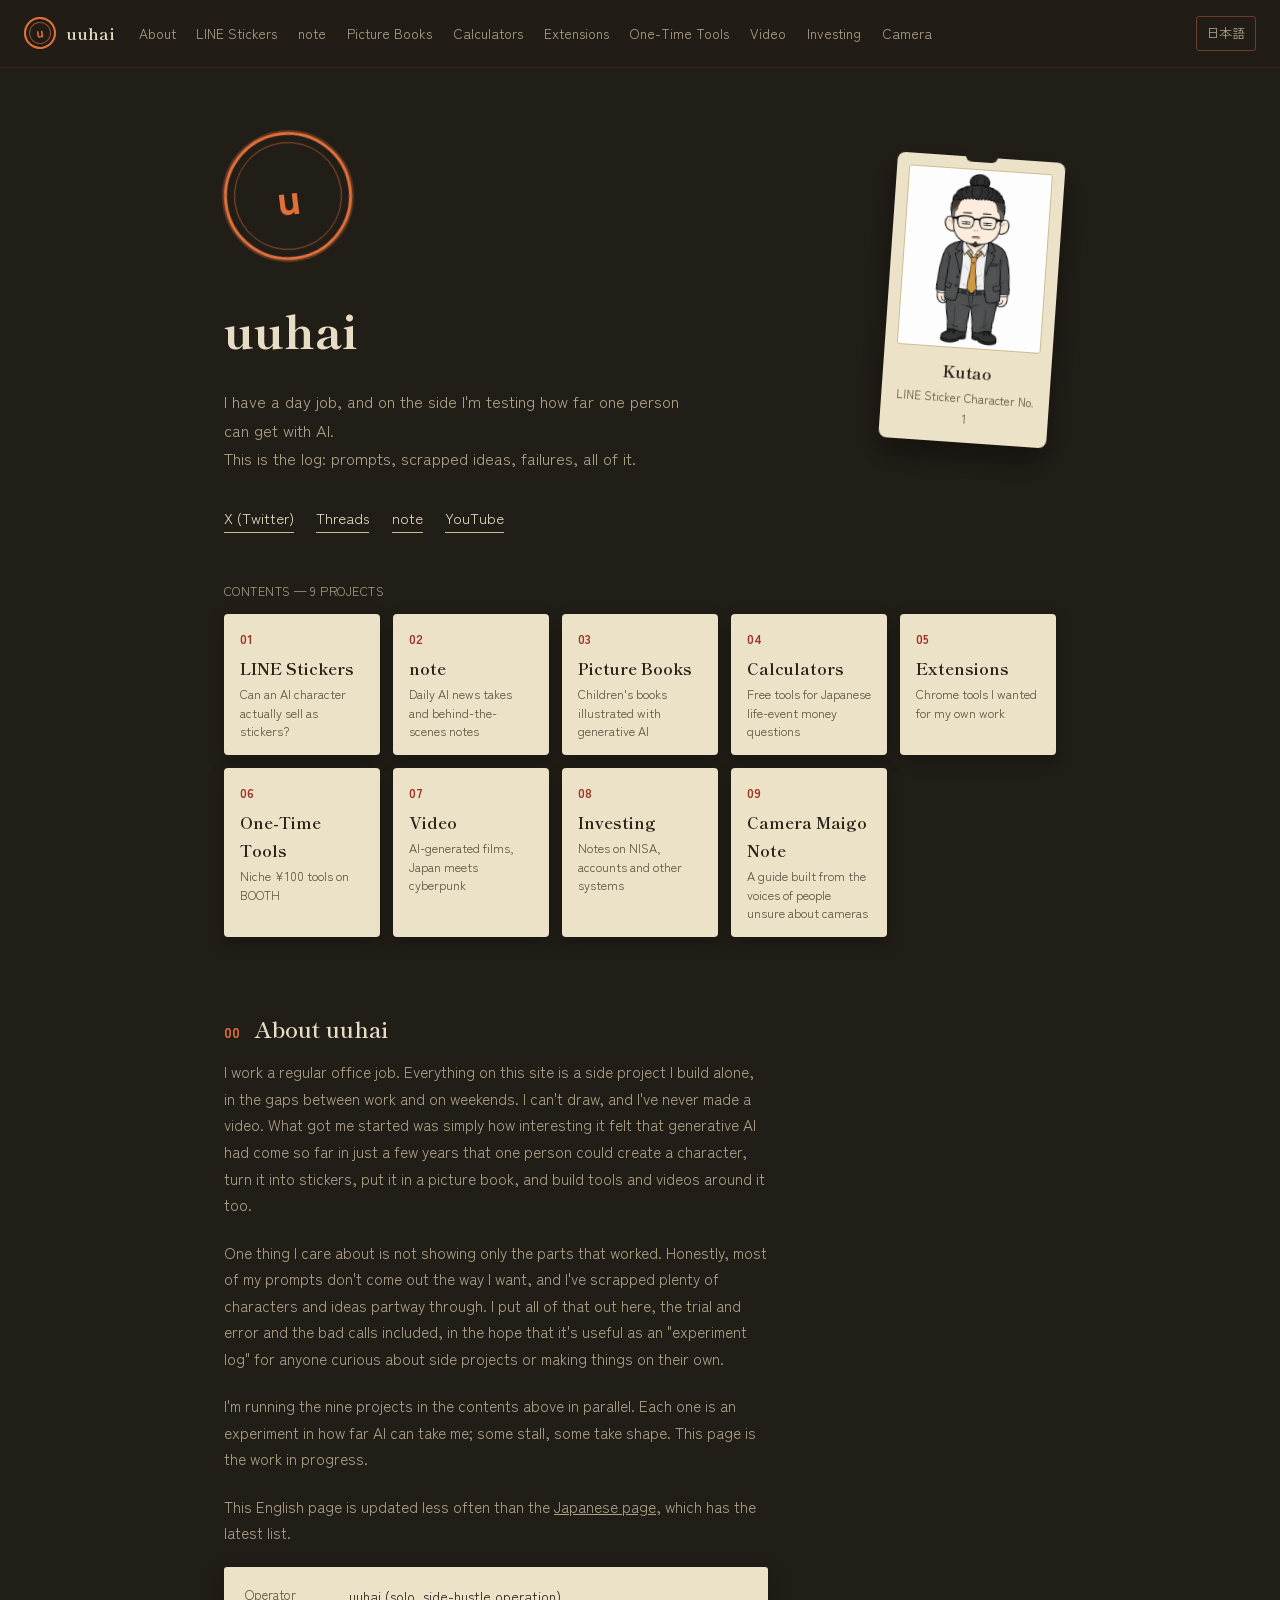
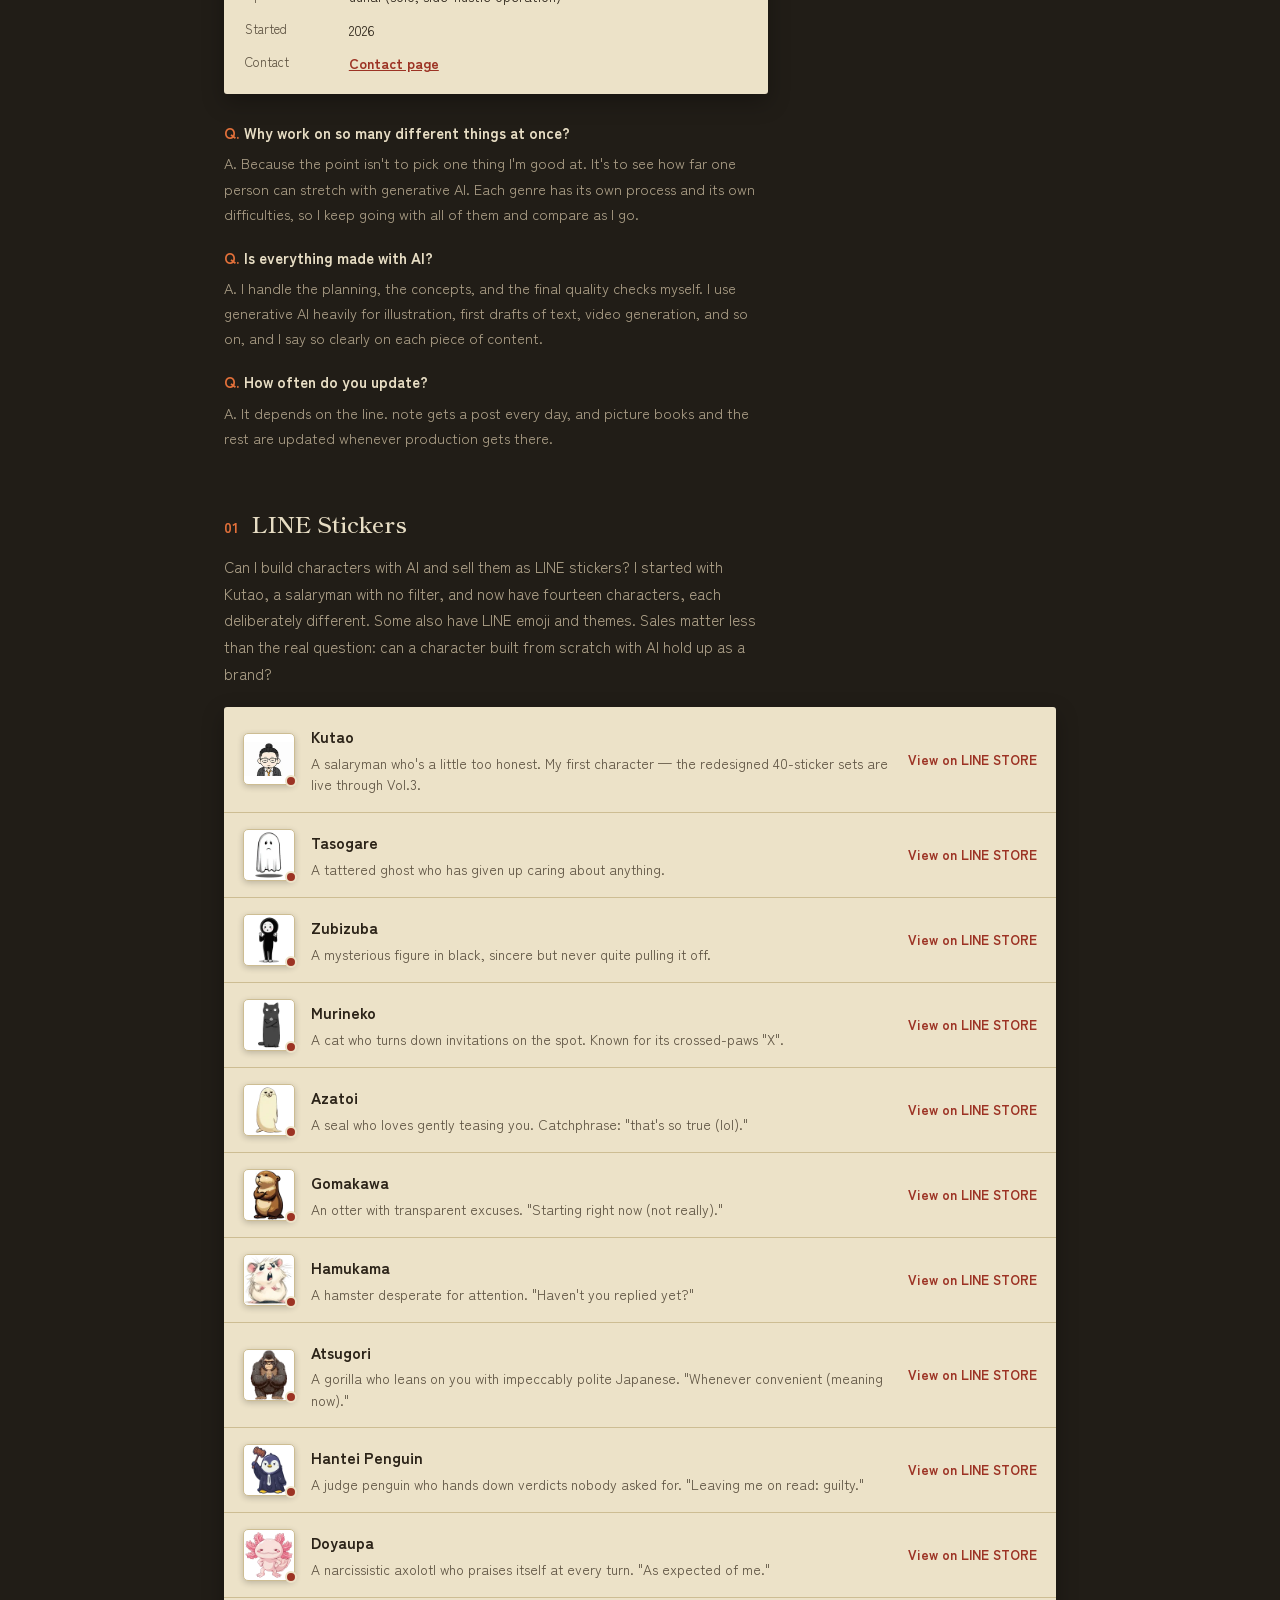
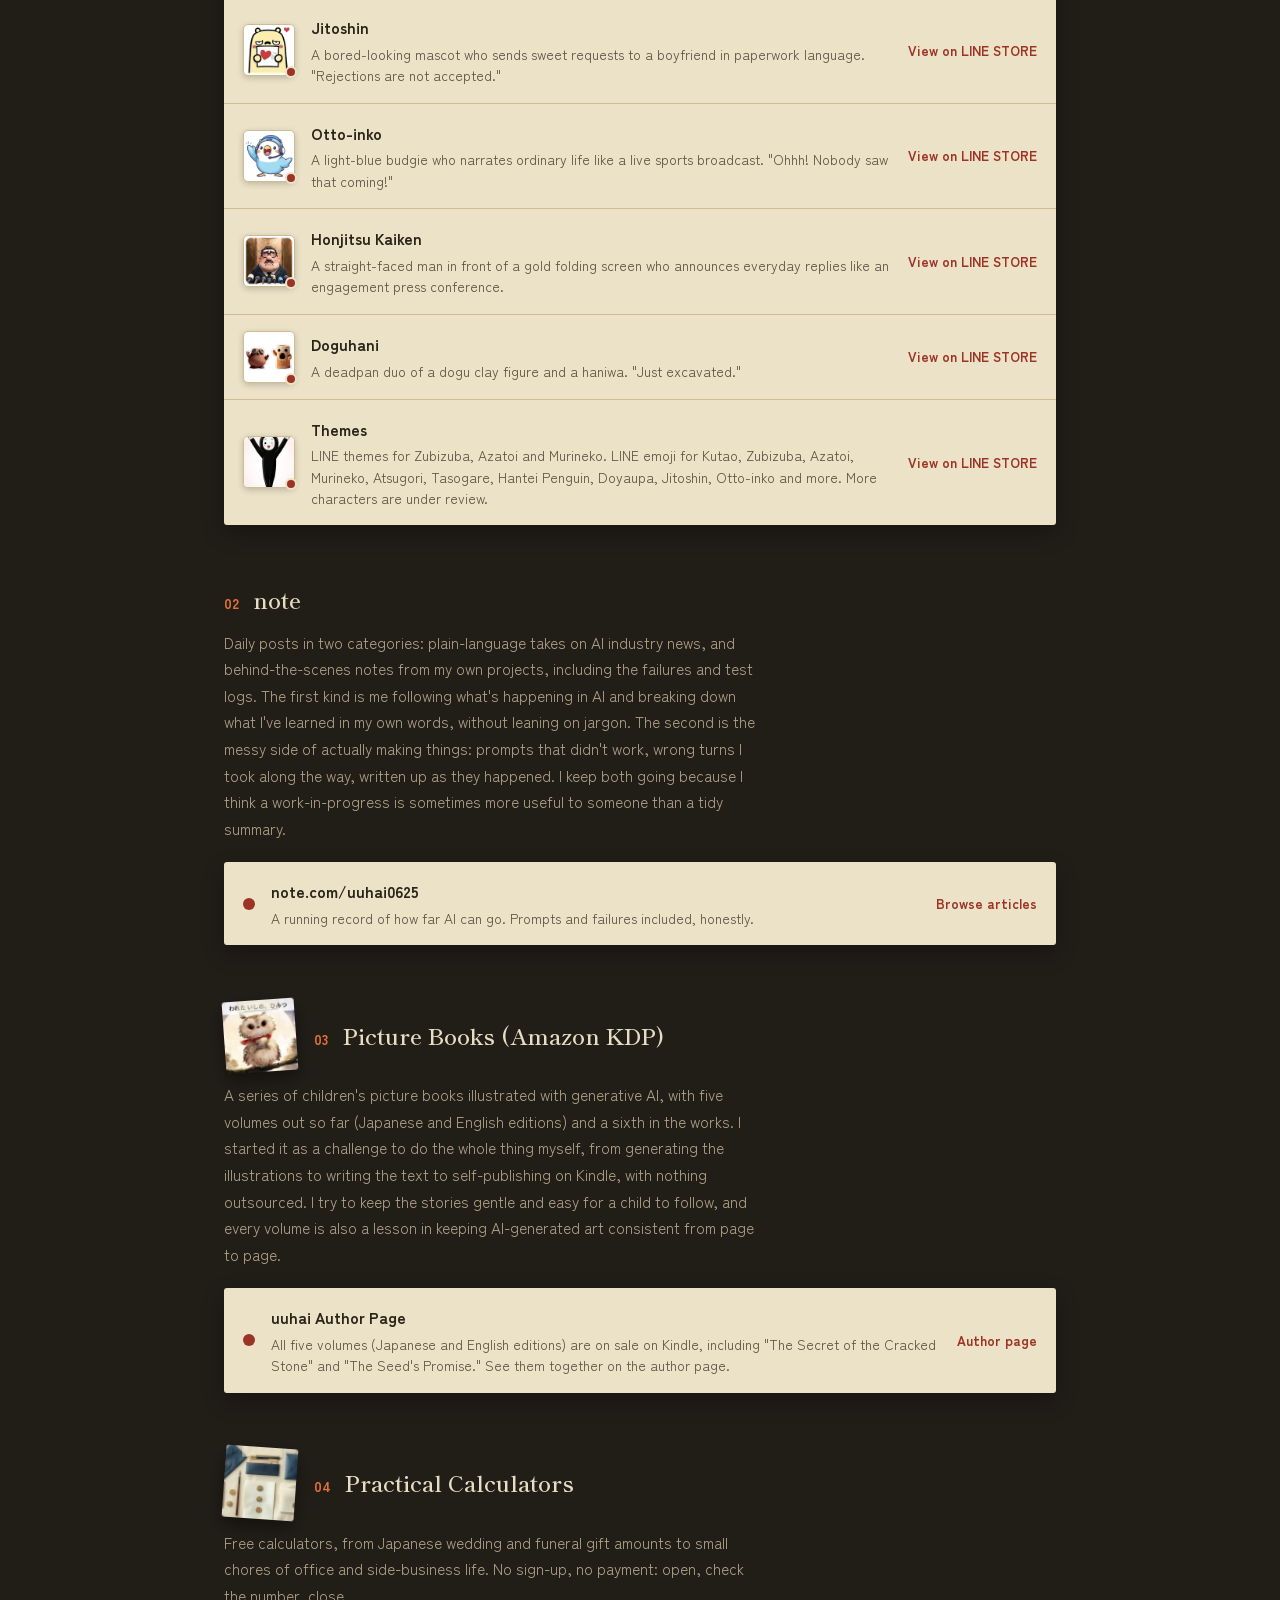
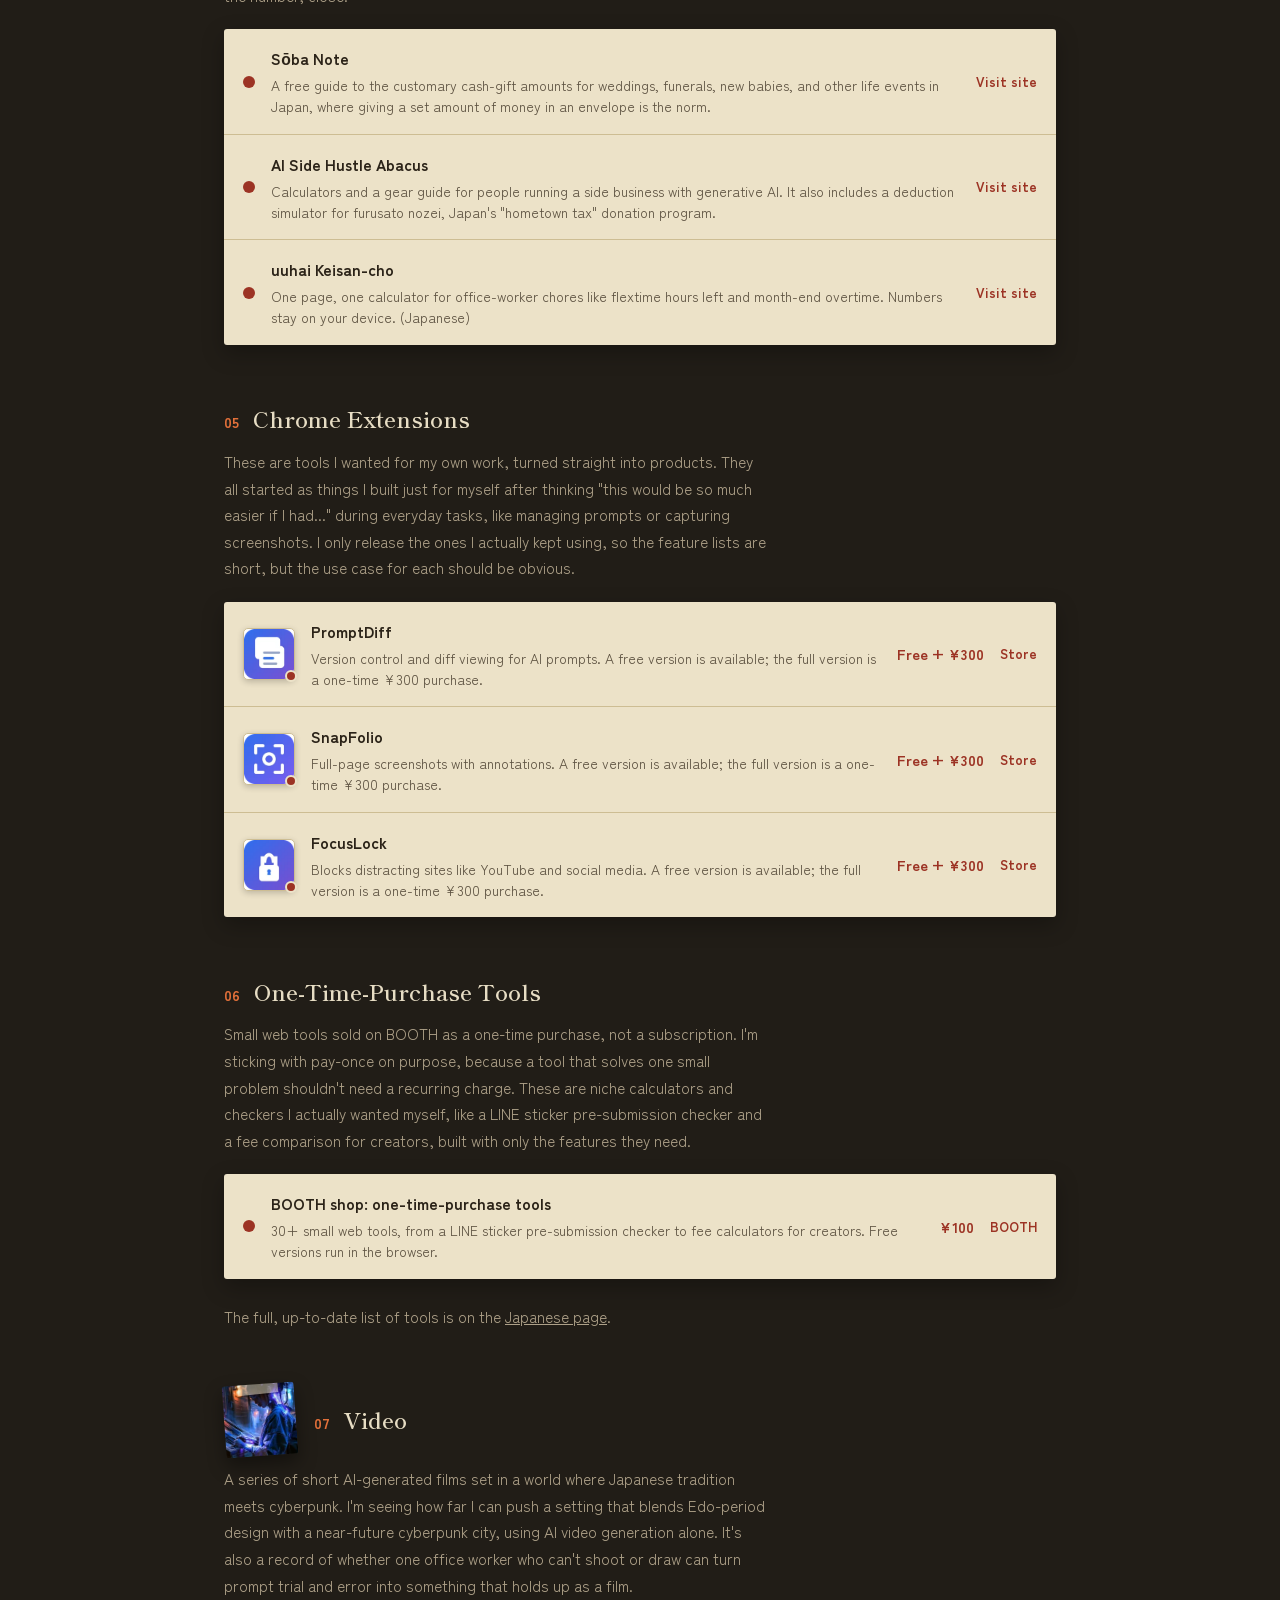
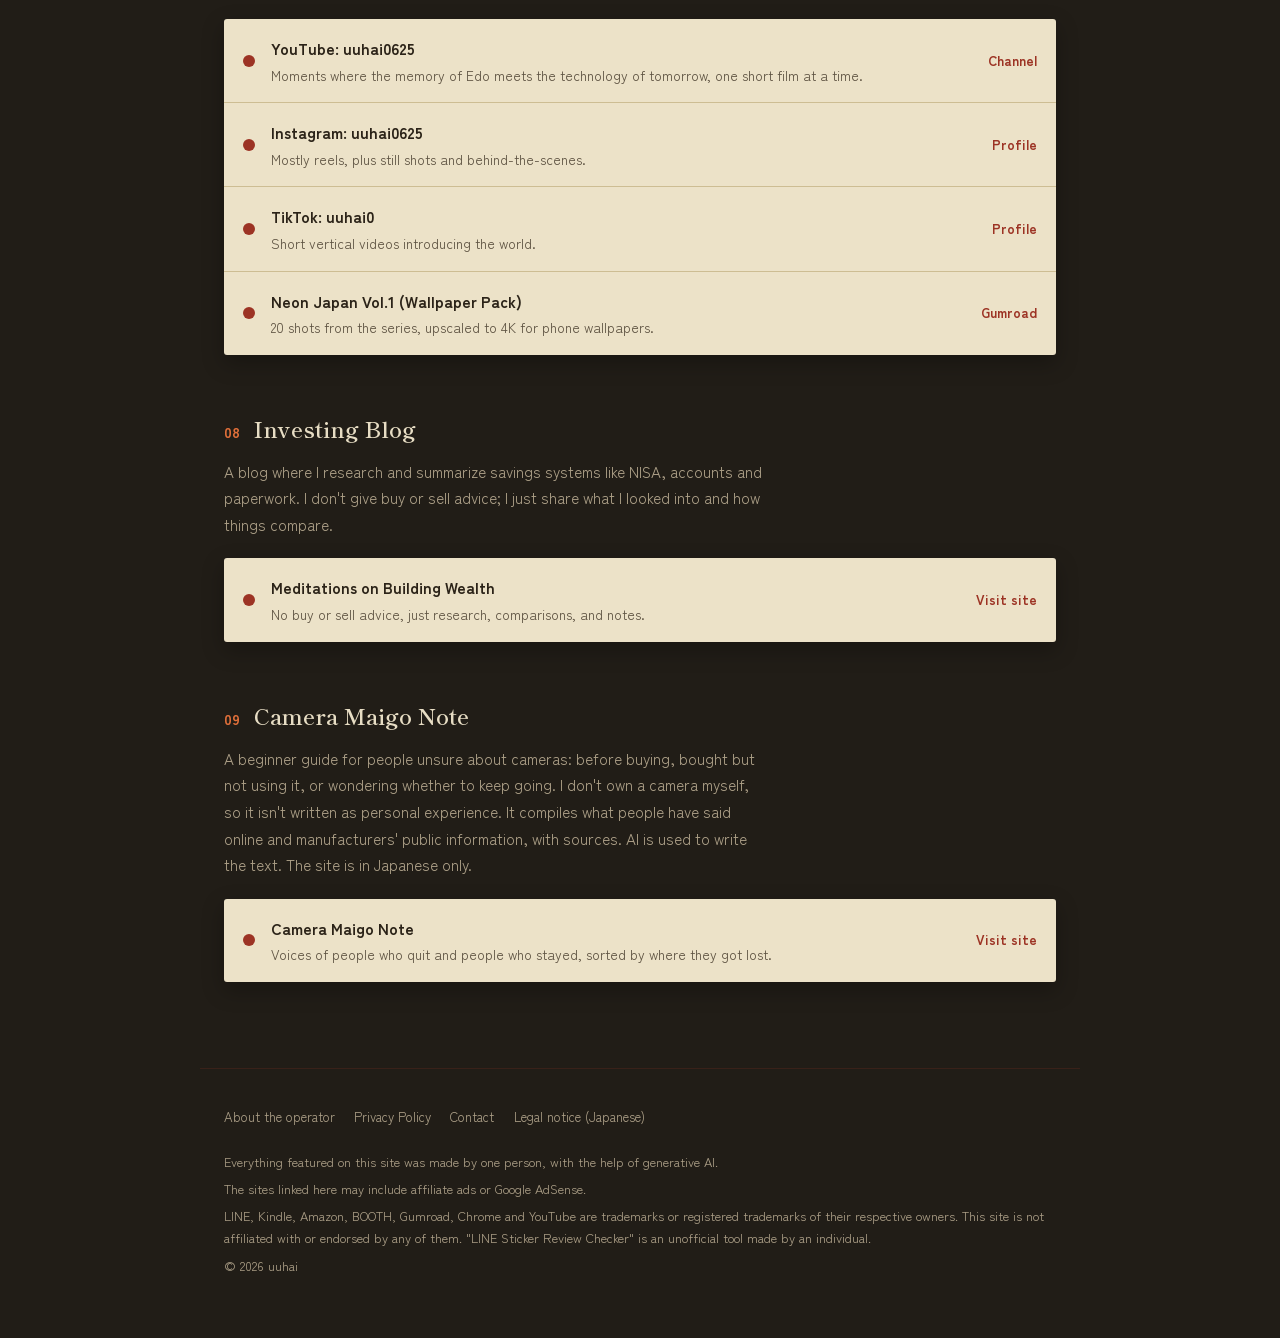
==== commit 25cc7f83: "Add tokushoho legal notice page and FocusLock to extensions Co-Authored-By: Claude Opus 5.5 <noreply" ====
--- a/en/index.html
+++ b/en/index.html
@@ -454,6 +454,18 @@
         <span class="row-meta">Free + ¥300</span>
         <span class="row-status">Store</span>
       </a>
+      <a class="row" href="https://chromewebstore.google.com/detail/focuslock/bmeojlhkdoingpaiifaoknneckgpkmfb" target="_blank" rel="noopener">
+        <span class="row-avatar">
+          <img src="../images/focuslock.webp" alt="" width="128" height="128" loading="lazy" decoding="async">
+          <span class="stamp stamp--live" aria-hidden="true"></span>
+        </span>
+        <span class="row-body">
+          <span class="row-title">FocusLock</span>
+          <span class="row-desc">Blocks distracting sites like YouTube and social media. A free version is available; the full version is a one-time ¥300 purchase.</span>
+        </span>
+        <span class="row-meta">Free + ¥300</span>
+        <span class="row-status">Store</span>
+      </a>
     </div>
   </section>
 
@@ -571,6 +583,7 @@
     <a href="#about">About the operator</a>
     <a href="../privacy.html">Privacy Policy</a>
     <a href="../contact.html">Contact</a>
+    <a href="../tokushoho.html" hreflang="ja">Legal notice (Japanese)</a>
   </nav>
   <p>Everything featured on this site was made by one person, with the help of generative AI.</p>
   <p>The sites linked here may include affiliate ads or Google AdSense.</p>
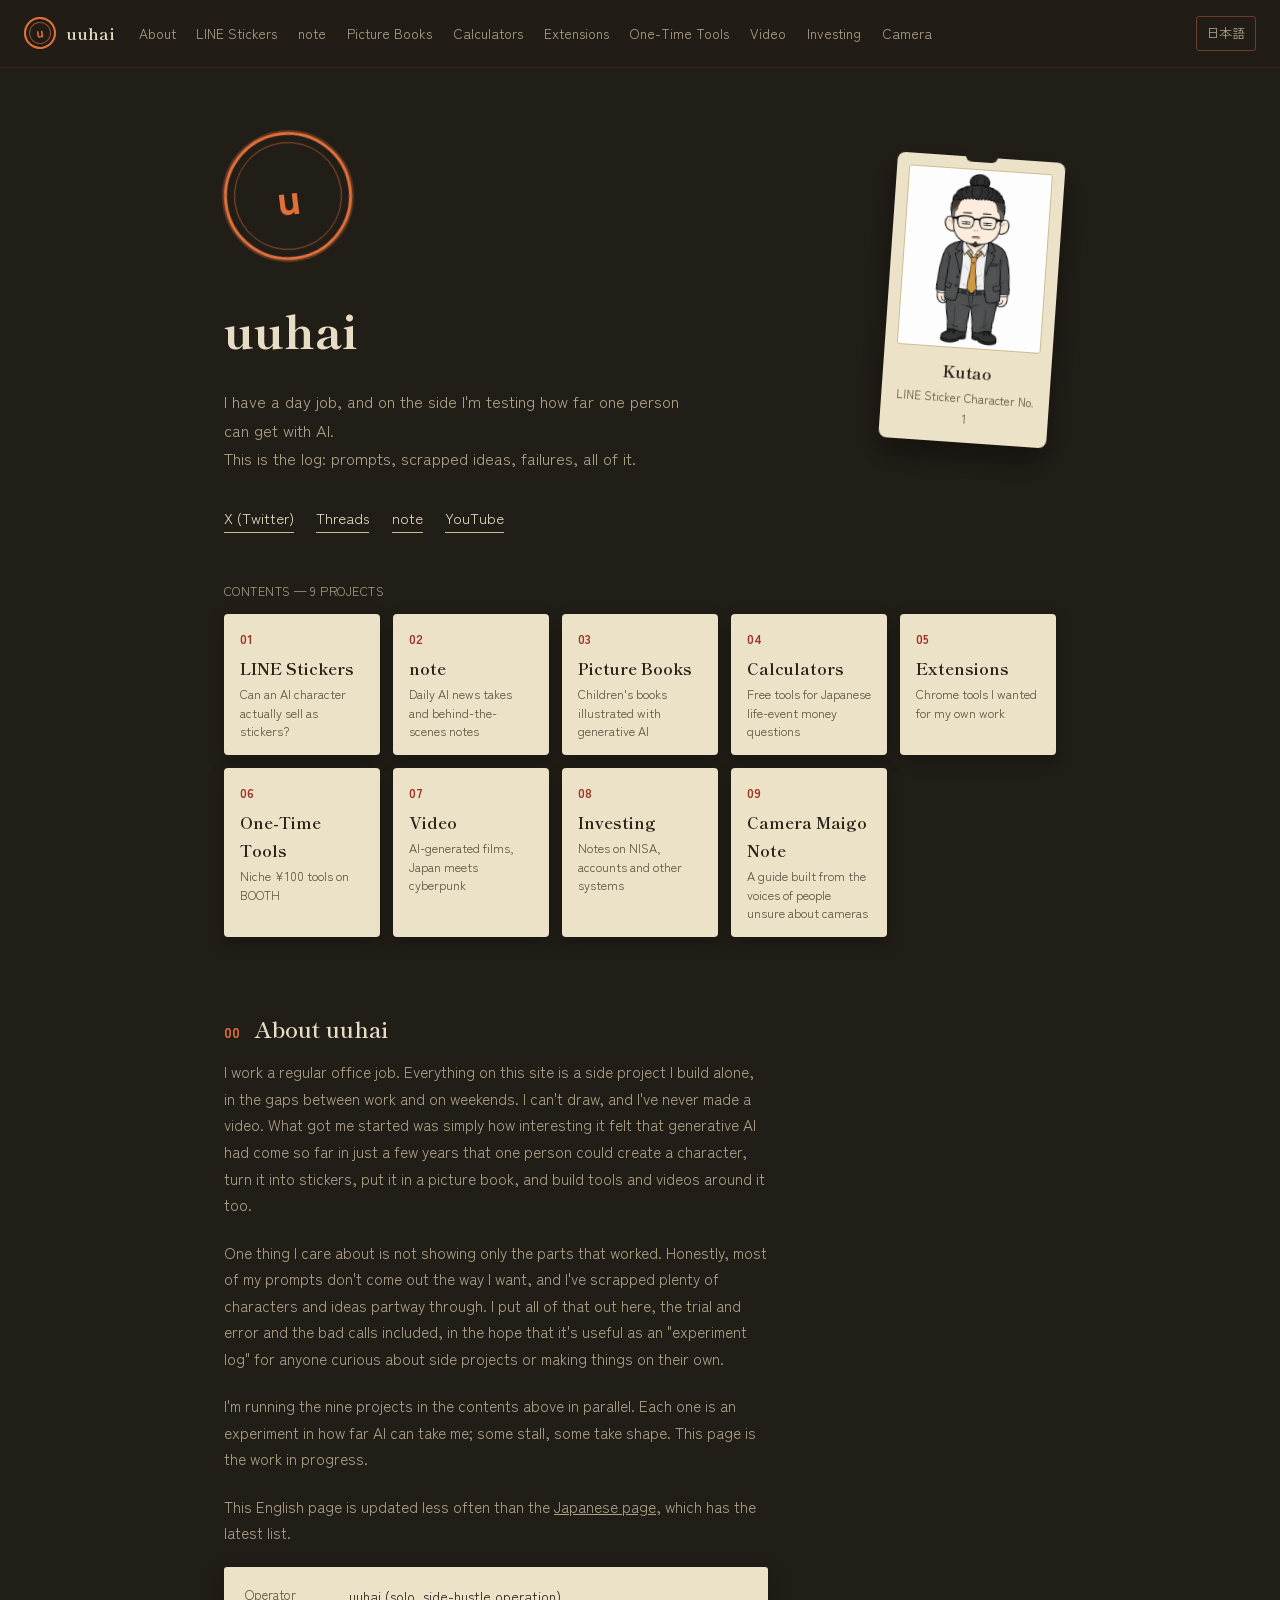
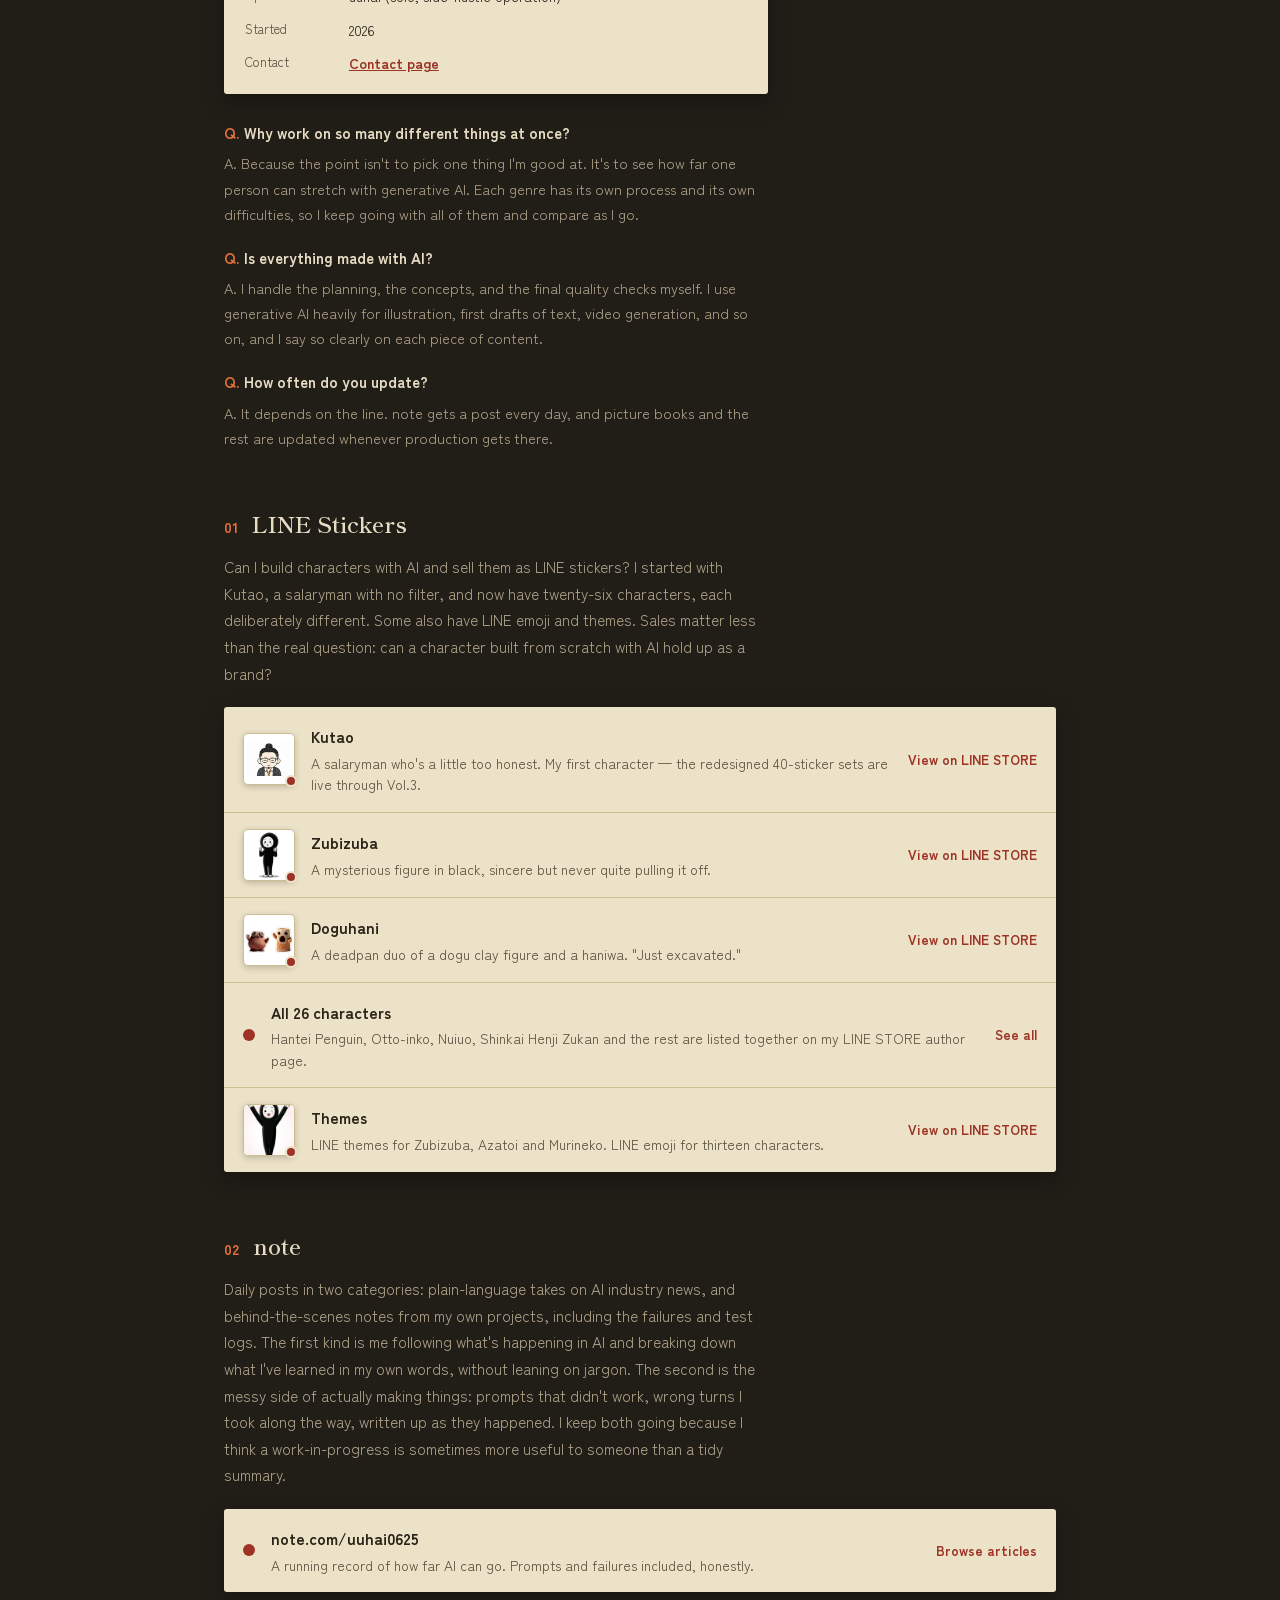
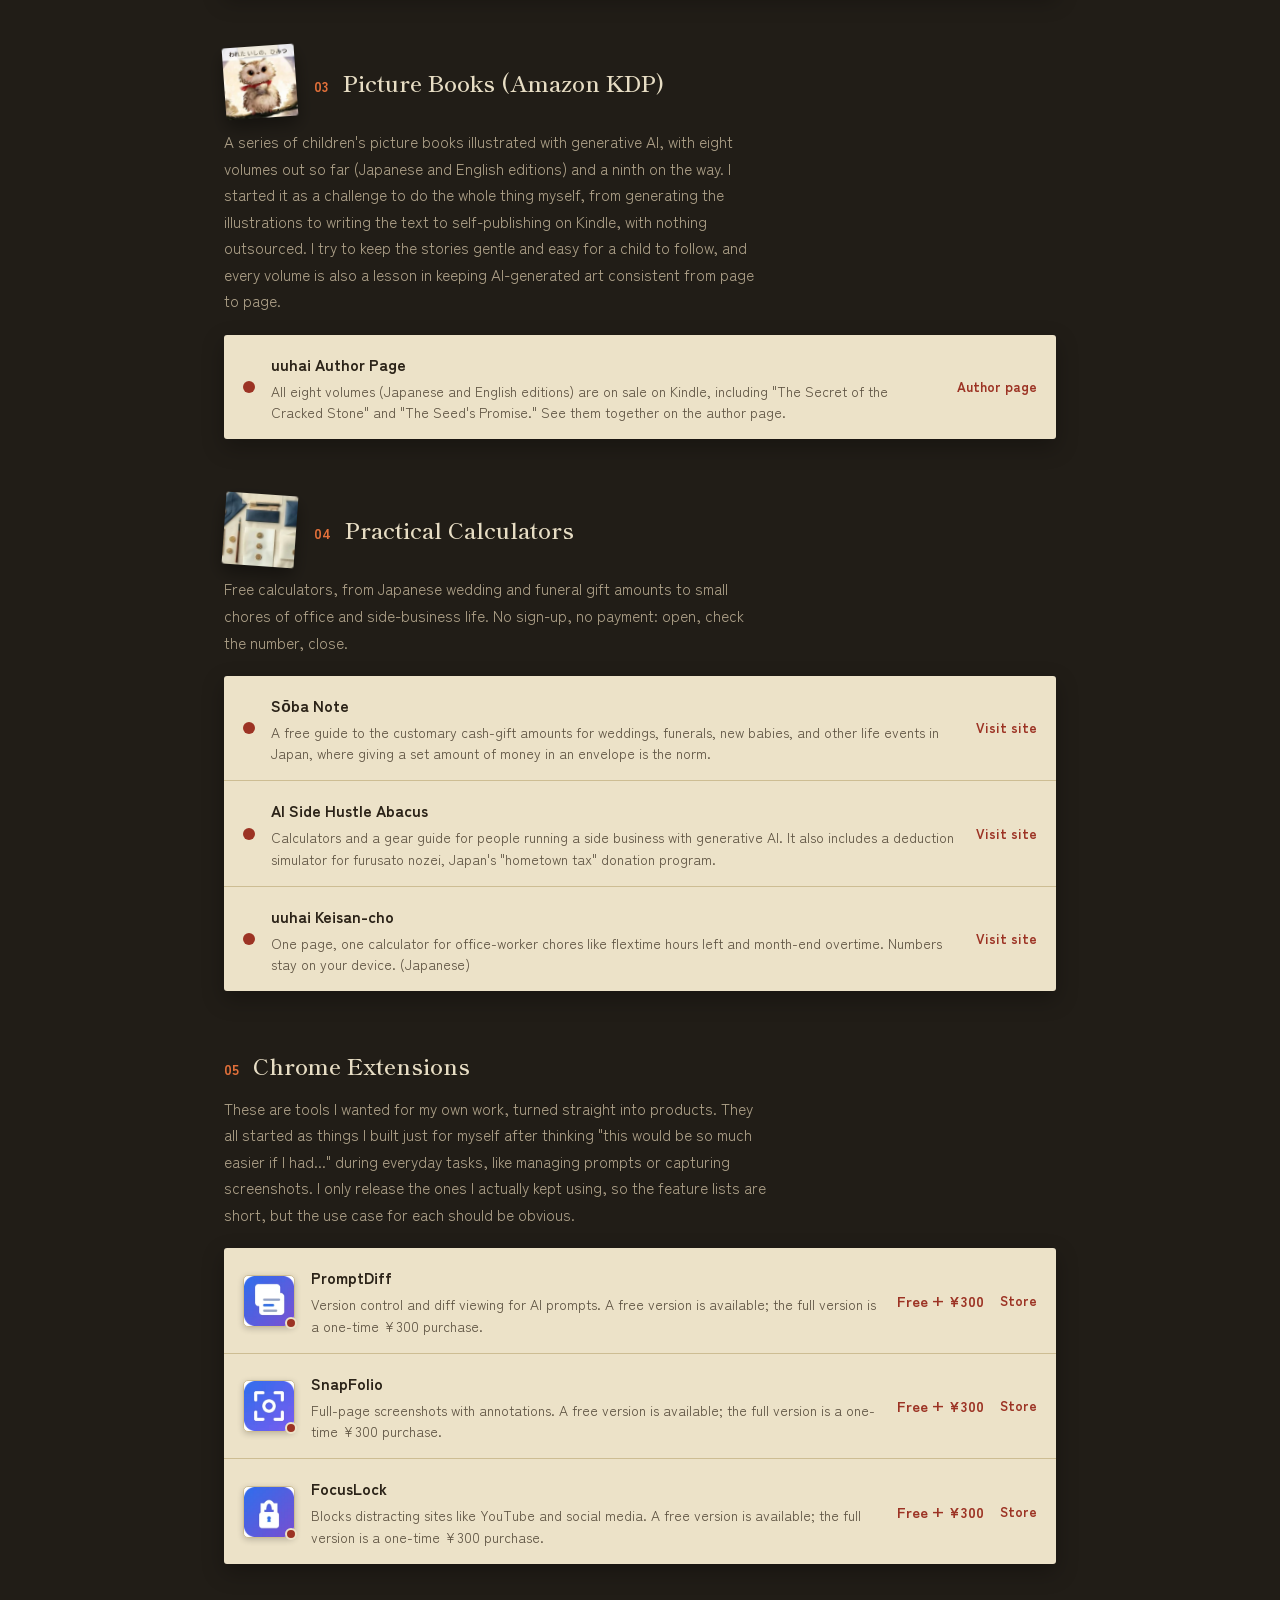
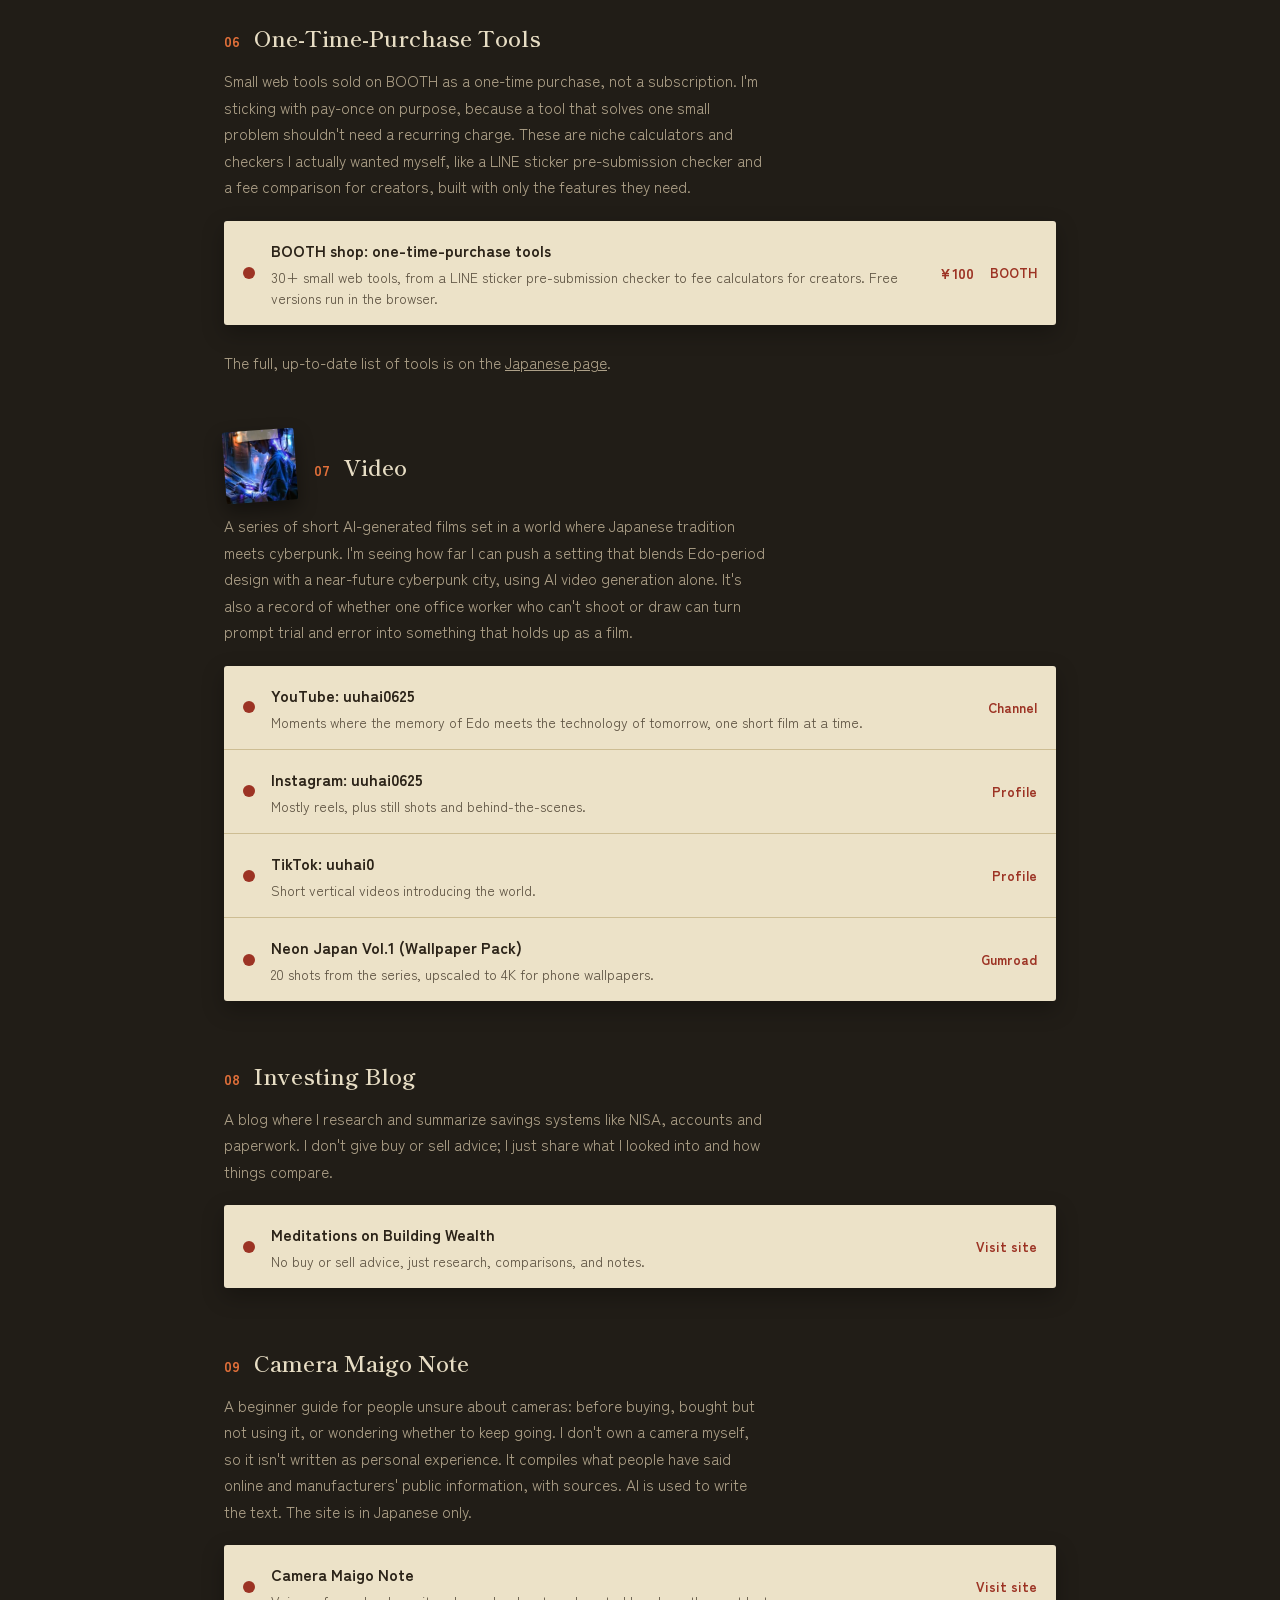
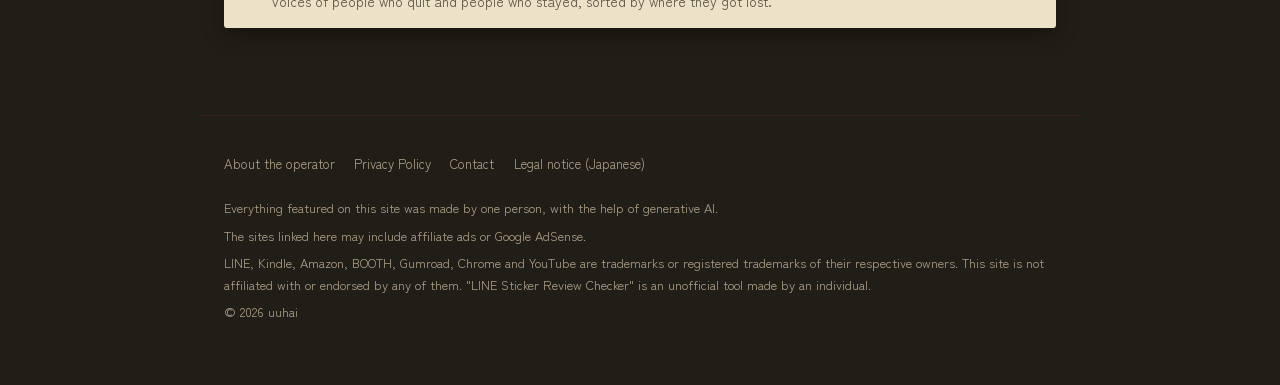
==== commit 7a454403: "Tidy portal: shorten LINE list to 26-character summary, add free web apps, update counts Co-Authored" ====
--- a/en/index.html
+++ b/en/index.html
@@ -173,7 +173,7 @@
         <h2>LINE Stickers</h2>
       </span>
     </div>
-    <p class="lead">Can I build characters with AI and sell them as LINE stickers? I started with Kutao, a salaryman with no filter, and now have fourteen characters, each deliberately different. Some also have LINE emoji and themes. Sales matter less than the real question: can a character built from scratch with AI hold up as a brand?</p>
+    <p class="lead">Can I build characters with AI and sell them as LINE stickers? I started with Kutao, a salaryman with no filter, and now have twenty-six characters, each deliberately different. Some also have LINE emoji and themes. Sales matter less than the real question: can a character built from scratch with AI hold up as a brand?</p>
     <div class="sheet">
       <a class="row" href="https://store.line.me/stickershop/author/6489609/ja" target="_blank" rel="noopener">
         <span class="row-avatar">
@@ -186,17 +186,6 @@
         </span>
         <span class="row-status">View on LINE STORE</span>
       </a>
-      <a class="row" href="https://store.line.me/stickershop/product/36392506/ja" target="_blank" rel="noopener">
-        <span class="row-avatar">
-          <img src="../images/tasogare.webp" alt="" width="128" height="128" loading="lazy" decoding="async">
-          <span class="stamp stamp--live" aria-hidden="true"></span>
-        </span>
-        <span class="row-body">
-          <span class="row-title">Tasogare</span>
-          <span class="row-desc">A tattered ghost who has given up caring about anything.</span>
-        </span>
-        <span class="row-status">View on LINE STORE</span>
-      </a>
       <a class="row" href="https://store.line.me/stickershop/product/36401193/ja" target="_blank" rel="noopener">
         <span class="row-avatar">
           <img src="../images/zubizuba.webp" alt="" width="128" height="128" loading="lazy" decoding="async">
@@ -208,116 +197,6 @@
         </span>
         <span class="row-status">View on LINE STORE</span>
       </a>
-      <a class="row" href="https://store.line.me/stickershop/product/36428178/ja" target="_blank" rel="noopener">
-        <span class="row-avatar">
-          <img src="../images/murineko.webp" alt="" width="128" height="128" loading="lazy" decoding="async">
-          <span class="stamp stamp--live" aria-hidden="true"></span>
-        </span>
-        <span class="row-body">
-          <span class="row-title">Murineko</span>
-          <span class="row-desc">A cat who turns down invitations on the spot. Known for its crossed-paws "X".</span>
-        </span>
-        <span class="row-status">View on LINE STORE</span>
-      </a>
-      <a class="row" href="https://store.line.me/stickershop/product/36574890/ja" target="_blank" rel="noopener">
-        <span class="row-avatar">
-          <img src="../images/azatoi.webp" alt="" width="128" height="128" loading="lazy" decoding="async">
-          <span class="stamp stamp--live" aria-hidden="true"></span>
-        </span>
-        <span class="row-body">
-          <span class="row-title">Azatoi</span>
-          <span class="row-desc">A seal who loves gently teasing you. Catchphrase: "that's so true (lol)."</span>
-        </span>
-        <span class="row-status">View on LINE STORE</span>
-      </a>
-      <a class="row" href="https://store.line.me/stickershop/product/37232119/ja" target="_blank" rel="noopener">
-        <span class="row-avatar">
-          <img src="../images/gomakawa.webp" alt="" width="128" height="128" loading="lazy" decoding="async">
-          <span class="stamp stamp--live" aria-hidden="true"></span>
-        </span>
-        <span class="row-body">
-          <span class="row-title">Gomakawa</span>
-          <span class="row-desc">An otter with transparent excuses. "Starting right now (not really)."</span>
-        </span>
-        <span class="row-status">View on LINE STORE</span>
-      </a>
-      <a class="row" href="https://store.line.me/stickershop/product/37232372/ja" target="_blank" rel="noopener">
-        <span class="row-avatar">
-          <img src="../images/hamukama.webp" alt="" width="128" height="128" loading="lazy" decoding="async">
-          <span class="stamp stamp--live" aria-hidden="true"></span>
-        </span>
-        <span class="row-body">
-          <span class="row-title">Hamukama</span>
-          <span class="row-desc">A hamster desperate for attention. "Haven't you replied yet?"</span>
-        </span>
-        <span class="row-status">View on LINE STORE</span>
-      </a>
-      <a class="row" href="https://store.line.me/stickershop/product/37240053/ja" target="_blank" rel="noopener">
-        <span class="row-avatar">
-          <img src="../images/atsugori.webp" alt="" width="128" height="128" loading="lazy" decoding="async">
-          <span class="stamp stamp--live" aria-hidden="true"></span>
-        </span>
-        <span class="row-body">
-          <span class="row-title">Atsugori</span>
-          <span class="row-desc">A gorilla who leans on you with impeccably polite Japanese. "Whenever convenient (meaning now)."</span>
-        </span>
-        <span class="row-status">View on LINE STORE</span>
-      </a>
-      <a class="row" href="https://store.line.me/stickershop/product/37404262/ja" target="_blank" rel="noopener">
-        <span class="row-avatar">
-          <img src="../images/hantei-penguin.webp" alt="" width="128" height="128" loading="lazy" decoding="async">
-          <span class="stamp stamp--live" aria-hidden="true"></span>
-        </span>
-        <span class="row-body">
-          <span class="row-title">Hantei Penguin</span>
-          <span class="row-desc">A judge penguin who hands down verdicts nobody asked for. "Leaving me on read: guilty."</span>
-        </span>
-        <span class="row-status">View on LINE STORE</span>
-      </a>
-      <a class="row" href="https://store.line.me/stickershop/product/37430062/ja" target="_blank" rel="noopener">
-        <span class="row-avatar">
-          <img src="../images/doyaupa.webp" alt="" width="128" height="128" loading="lazy" decoding="async">
-          <span class="stamp stamp--live" aria-hidden="true"></span>
-        </span>
-        <span class="row-body">
-          <span class="row-title">Doyaupa</span>
-          <span class="row-desc">A narcissistic axolotl who praises itself at every turn. "As expected of me."</span>
-        </span>
-        <span class="row-status">View on LINE STORE</span>
-      </a>
-      <a class="row" href="https://store.line.me/stickershop/product/37435636/ja" target="_blank" rel="noopener">
-        <span class="row-avatar">
-          <img src="../images/jitoshin.webp" alt="" width="128" height="128" loading="lazy" decoding="async">
-          <span class="stamp stamp--live" aria-hidden="true"></span>
-        </span>
-        <span class="row-body">
-          <span class="row-title">Jitoshin</span>
-          <span class="row-desc">A bored-looking mascot who sends sweet requests to a boyfriend in paperwork language. "Rejections are not accepted."</span>
-        </span>
-        <span class="row-status">View on LINE STORE</span>
-      </a>
-      <a class="row" href="https://store.line.me/stickershop/product/37401081/ja" target="_blank" rel="noopener">
-        <span class="row-avatar">
-          <img src="../images/ottoinko.webp" alt="" width="128" height="128" loading="lazy" decoding="async">
-          <span class="stamp stamp--live" aria-hidden="true"></span>
-        </span>
-        <span class="row-body">
-          <span class="row-title">Otto-inko</span>
-          <span class="row-desc">A light-blue budgie who narrates ordinary life like a live sports broadcast. "Ohhh! Nobody saw that coming!"</span>
-        </span>
-        <span class="row-status">View on LINE STORE</span>
-      </a>
-      <a class="row" href="https://store.line.me/stickershop/product/37418405/ja" target="_blank" rel="noopener">
-        <span class="row-avatar">
-          <img src="../images/honjitsu-kaiken.webp" alt="" width="128" height="128" loading="lazy" decoding="async">
-          <span class="stamp stamp--live" aria-hidden="true"></span>
-        </span>
-        <span class="row-body">
-          <span class="row-title">Honjitsu Kaiken</span>
-          <span class="row-desc">A straight-faced man in front of a gold folding screen who announces everyday replies like an engagement press conference.</span>
-        </span>
-        <span class="row-status">View on LINE STORE</span>
-      </a>
       <a class="row" href="https://store.line.me/stickershop/product/37503154/ja" target="_blank" rel="noopener">
         <span class="row-avatar">
           <img src="../images/doguhani.webp" alt="" width="128" height="128" loading="lazy" decoding="async">
@@ -329,6 +208,14 @@
         </span>
         <span class="row-status">View on LINE STORE</span>
       </a>
+      <a class="row" href="https://store.line.me/stickershop/author/6489609/ja" target="_blank" rel="noopener">
+        <span class="stamp stamp--live" aria-hidden="true"></span>
+        <span class="row-body">
+          <span class="row-title">All 26 characters</span>
+          <span class="row-desc">Hantei Penguin, Otto-inko, Nuiuo, Shinkai Henji Zukan and the rest are listed together on my LINE STORE author page.</span>
+        </span>
+        <span class="row-status">See all</span>
+      </a>
       <a class="row" href="https://store.line.me/themeshop/author/12611064/ja" target="_blank" rel="noopener">
         <span class="row-avatar">
           <img src="../images/kisekae.webp" alt="" width="128" height="128" loading="lazy" decoding="async">
@@ -336,7 +223,7 @@
         </span>
         <span class="row-body">
           <span class="row-title">Themes</span>
-          <span class="row-desc">LINE themes for Zubizuba, Azatoi and Murineko. LINE emoji for Kutao, Zubizuba, Azatoi, Murineko, Atsugori, Tasogare, Hantei Penguin, Doyaupa, Jitoshin, Otto-inko and more. More characters are under review.</span>
+          <span class="row-desc">LINE themes for Zubizuba, Azatoi and Murineko. LINE emoji for thirteen characters.</span>
         </span>
         <span class="row-status">View on LINE STORE</span>
       </a>
@@ -371,13 +258,13 @@
         <h2>Picture Books (Amazon KDP)</h2>
       </span>
     </div>
-    <p class="lead">A series of children's picture books illustrated with generative AI, with five volumes out so far (Japanese and English editions) and a sixth in the works. I started it as a challenge to do the whole thing myself, from generating the illustrations to writing the text to self-publishing on Kindle, with nothing outsourced. I try to keep the stories gentle and easy for a child to follow, and every volume is also a lesson in keeping AI-generated art consistent from page to page.</p>
+    <p class="lead">A series of children's picture books illustrated with generative AI, with eight volumes out so far (Japanese and English editions) and a ninth on the way. I started it as a challenge to do the whole thing myself, from generating the illustrations to writing the text to self-publishing on Kindle, with nothing outsourced. I try to keep the stories gentle and easy for a child to follow, and every volume is also a lesson in keeping AI-generated art consistent from page to page.</p>
     <div class="sheet">
       <a class="row" href="https://www.amazon.co.jp/stores/uuhai/author/B0HDM4SZH3" target="_blank" rel="noopener">
         <span class="stamp stamp--live" aria-hidden="true"></span>
         <span class="row-body">
           <span class="row-title">uuhai Author Page</span>
-          <span class="row-desc">All five volumes (Japanese and English editions) are on sale on Kindle, including "The Secret of the Cracked Stone" and "The Seed's Promise." See them together on the author page.</span>
+          <span class="row-desc">All eight volumes (Japanese and English editions) are on sale on Kindle, including "The Secret of the Cracked Stone" and "The Seed's Promise." See them together on the author page.</span>
         </span>
         <span class="row-status">Author page</span>
       </a>
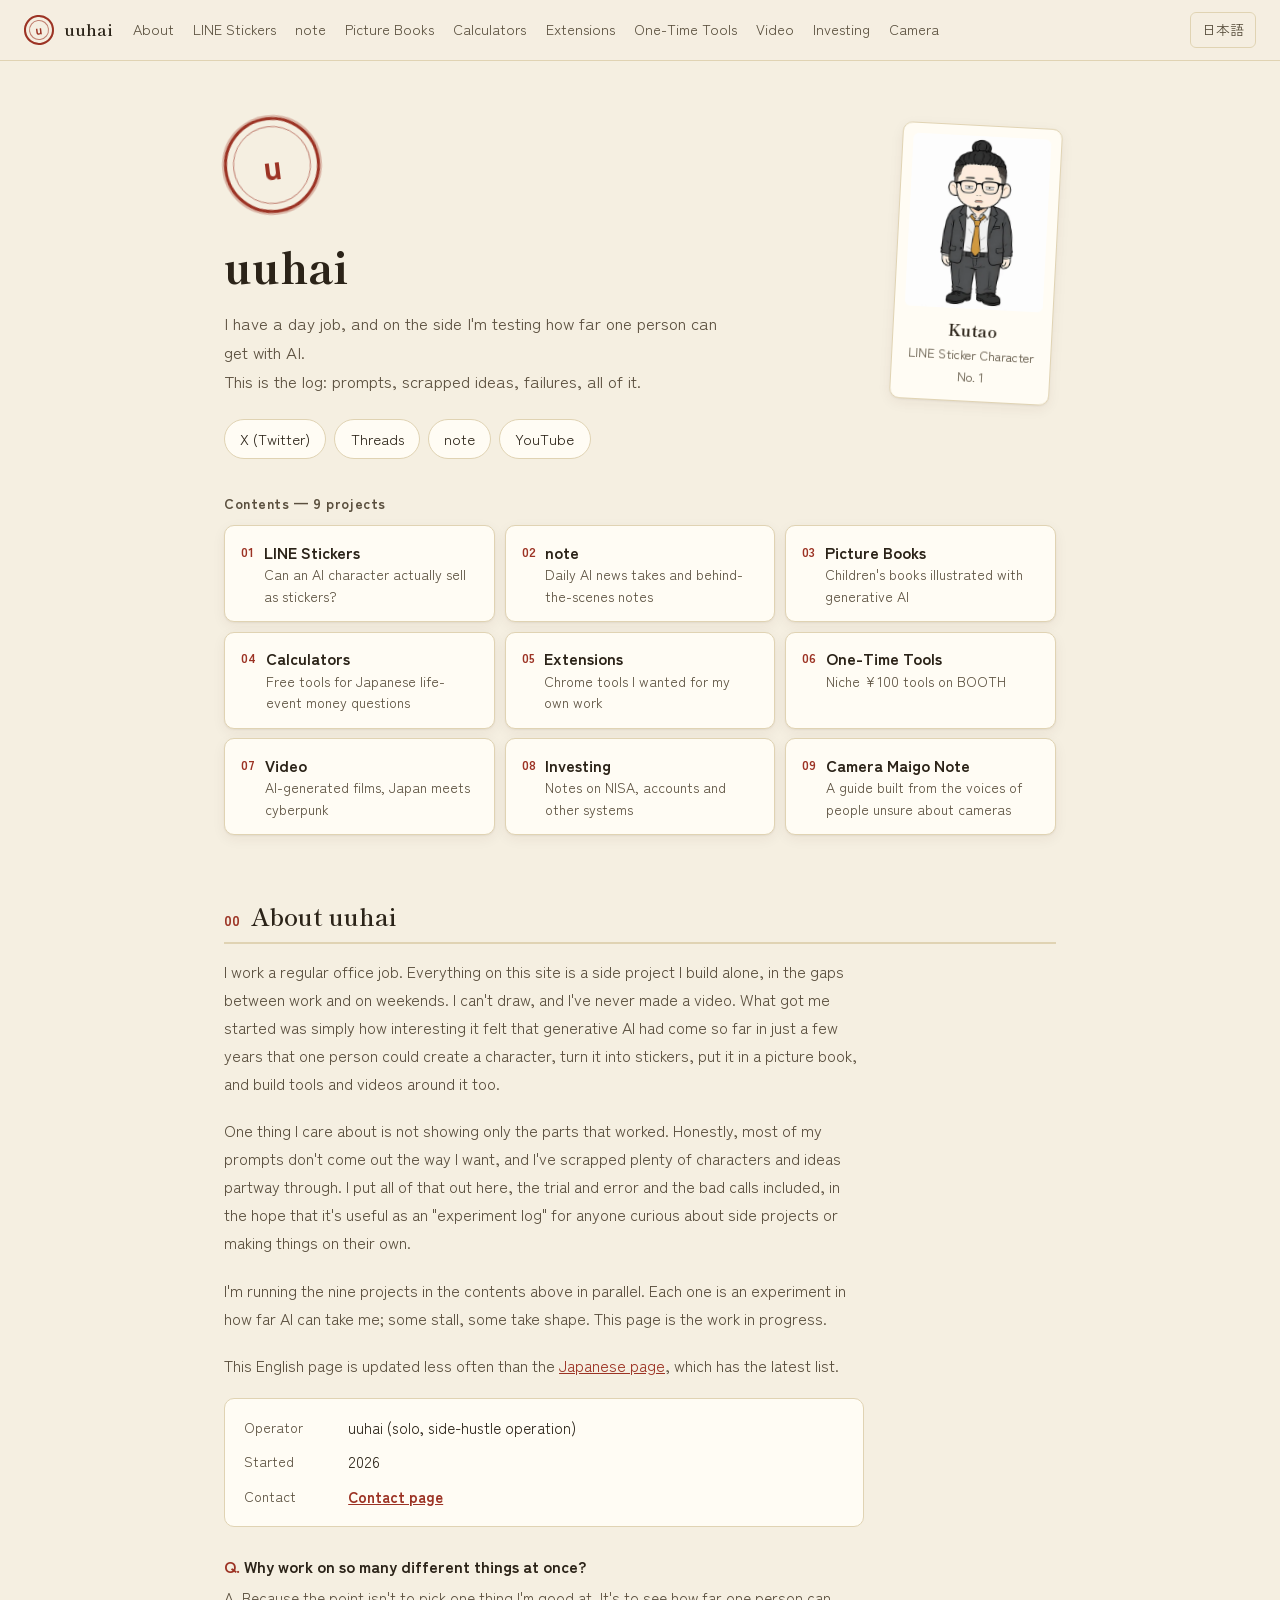
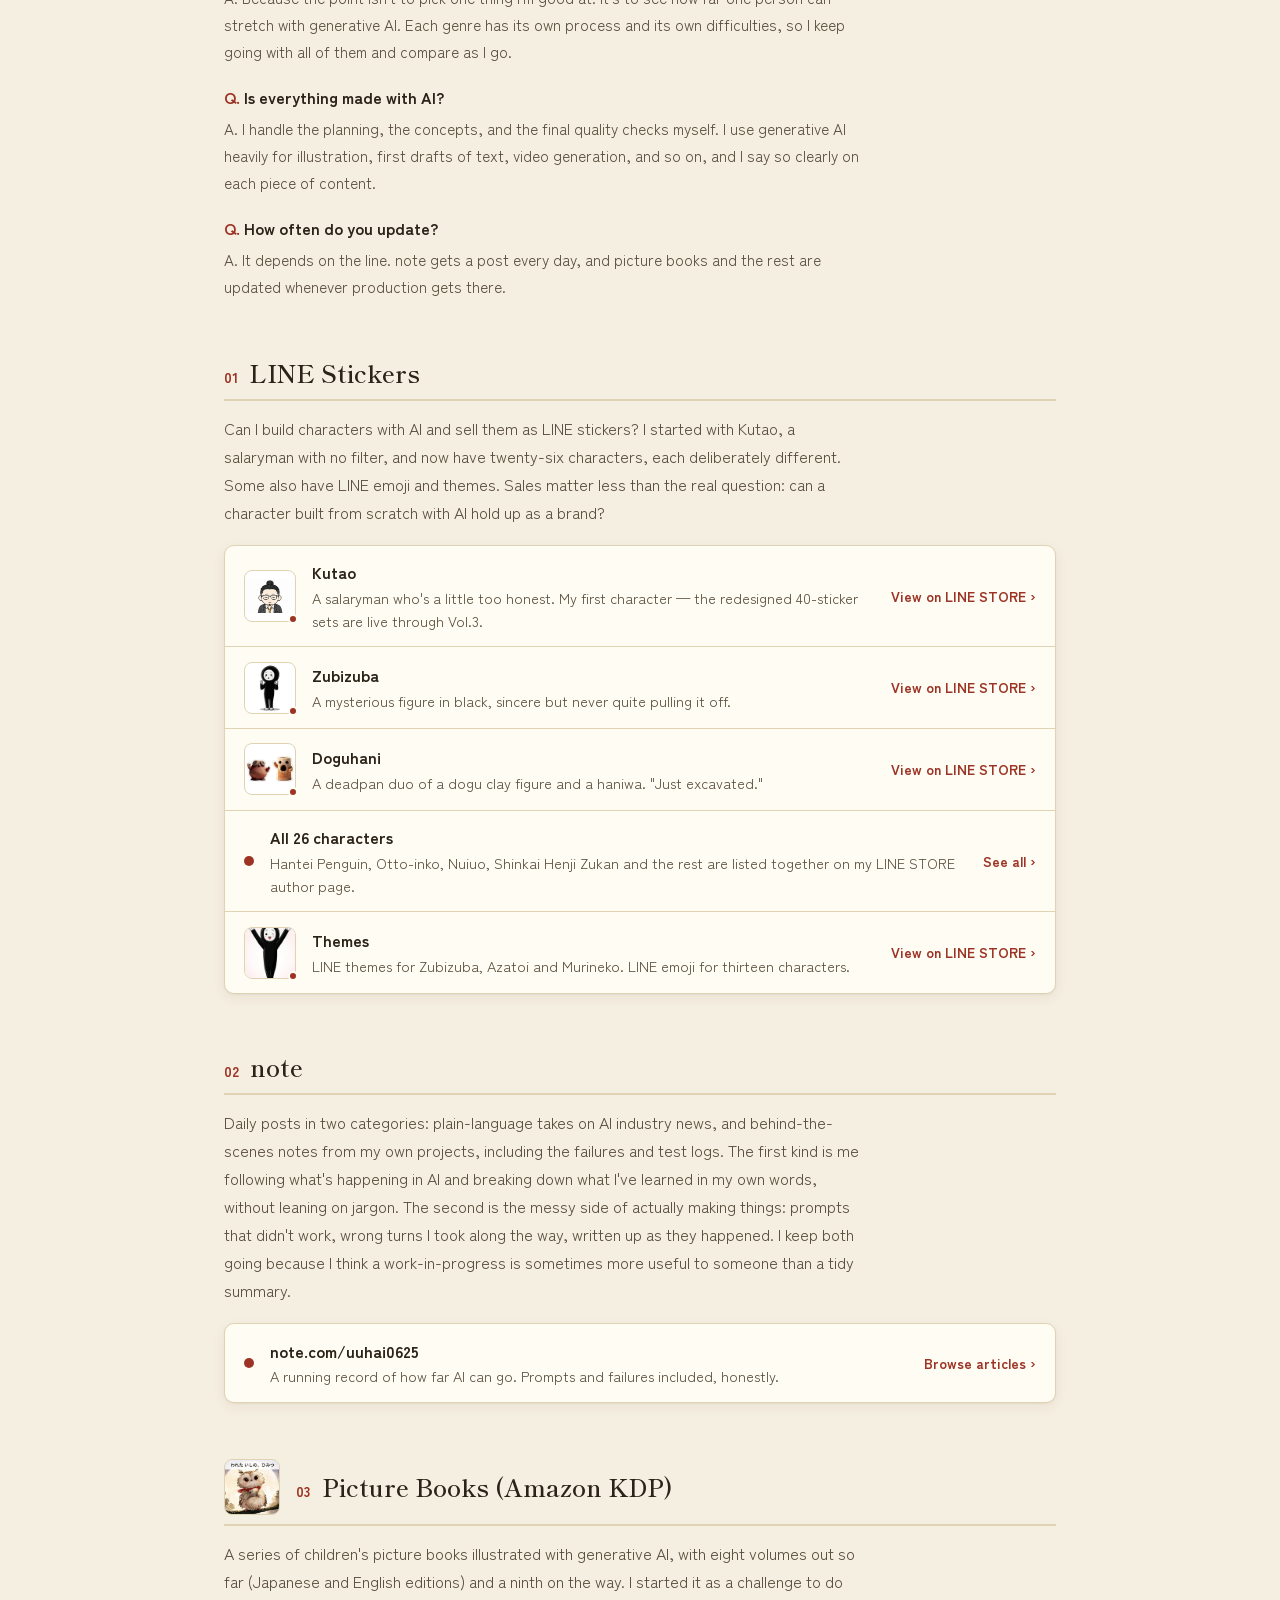
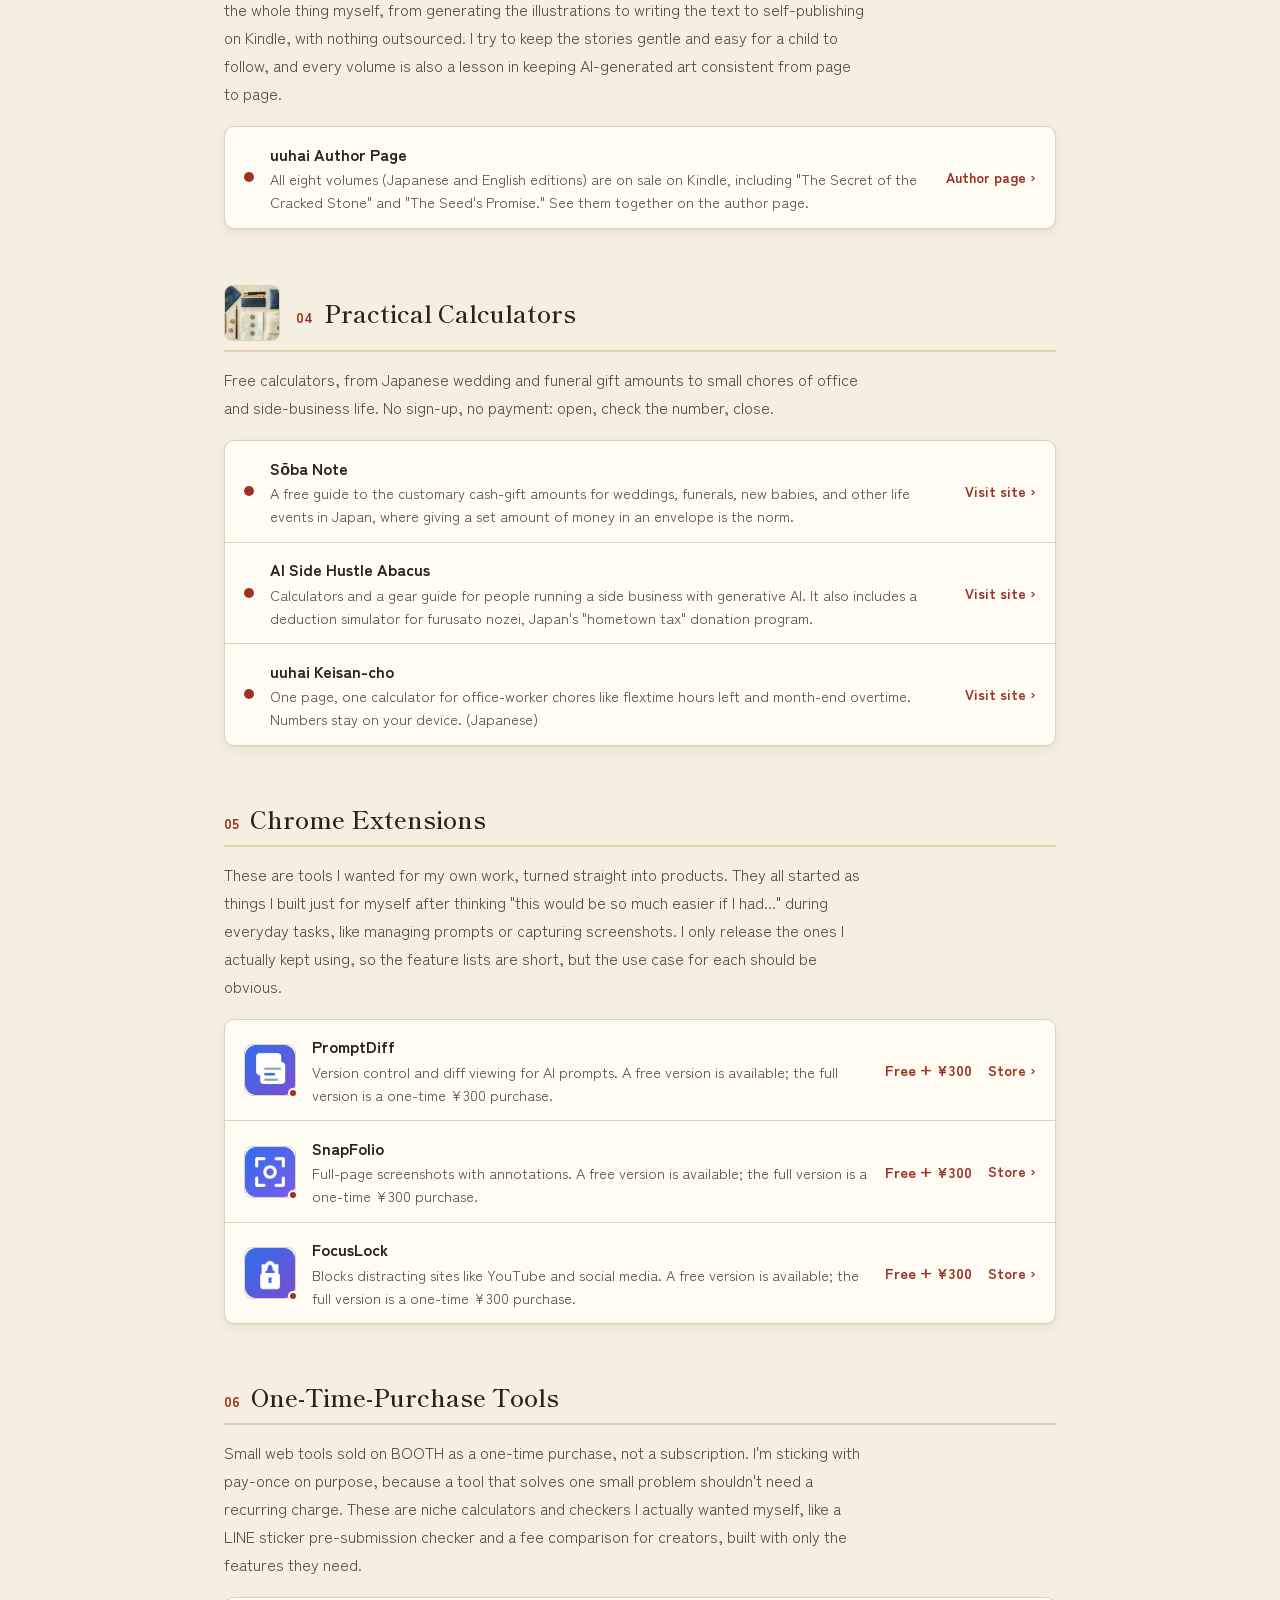
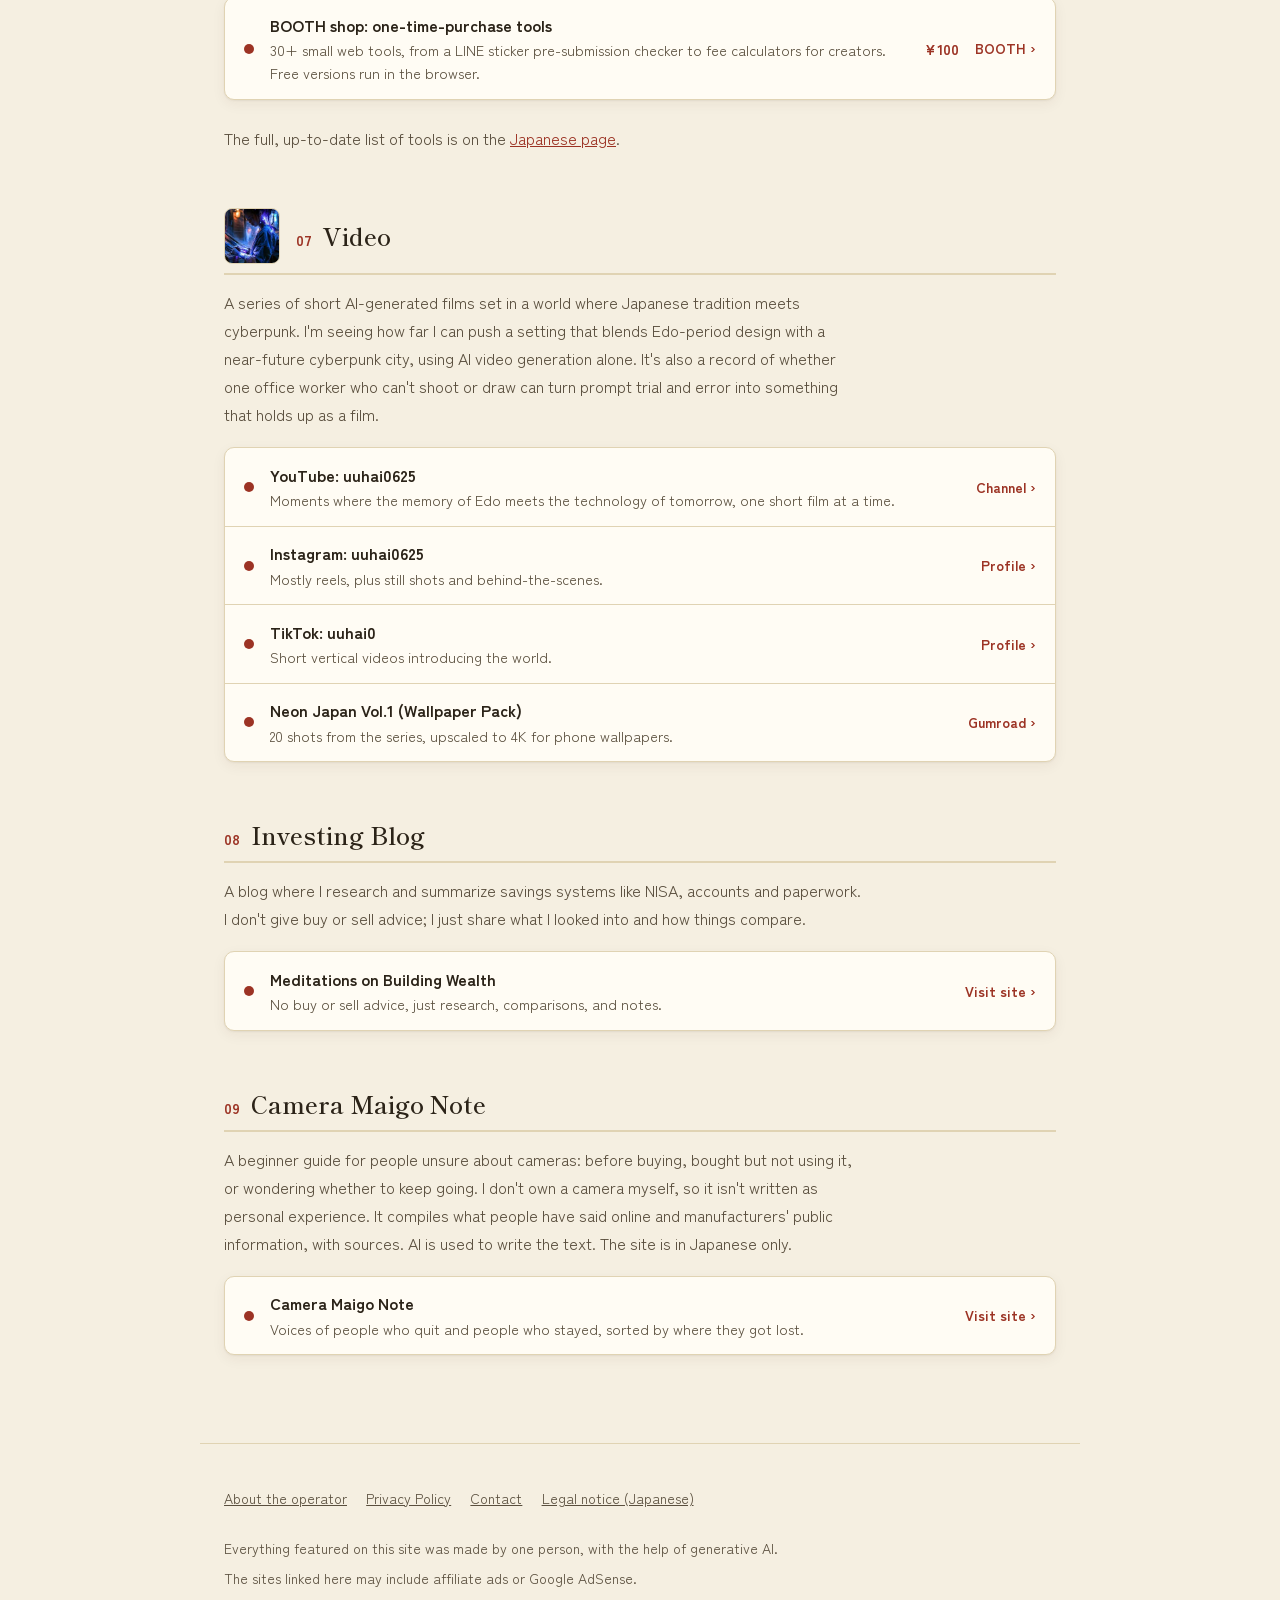
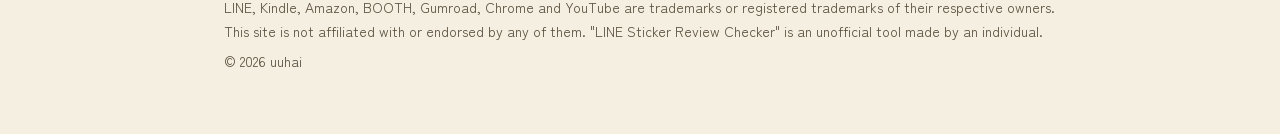
==== commit ce40fa96: "Redesign: light paper by default with dark via prefers-color-scheme, 16px body, 56px rows, category " ====
--- a/en/index.html
+++ b/en/index.html
@@ -31,7 +31,7 @@
 <!-- Mincho is subset to heading characters only (kana + ASCII + heading kanji). If a new heading uses a kanji not in this list it falls back to the system serif; regenerate this URL. -->
 <link href="https://fonts.googleapis.com/css2?family=Shippori+Mincho:wght@600;800&amp;display=swap&amp;text=%20%21%22%23%24%25%26%27%28%29%2A%2B%2C-.%2F0123456789%3A%3B%3C%3D%3E%3F%40ABCDEFGHIJKLMNOPQRSTUVWXYZ%5B%5C%5D%5E_%60abcdefghijklmnopqrstuvwxyz%7B%7C%7D~%E2%80%A6%E3%80%81%E3%80%82%E3%80%8C%E3%80%8D%E3%80%8E%E3%80%8F%E3%80%9C%E3%81%81%E3%81%82%E3%81%83%E3%81%84%E3%81%85%E3%81%86%E3%81%87%E3%81%88%E3%81%89%E3%81%8A%E3%81%8B%E3%81%8C%E3%81%8D%E3%81%8E%E3%81%8F%E3%81%90%E3%81%91%E3%81%92%E3%81%93%E3%81%94%E3%81%95%E3%81%96%E3%81%97%E3%81%98%E3%81%99%E3%81%9A%E3%81%9B%E3%81%9C%E3%81%9D%E3%81%9E%E3%81%9F%E3%81%A0%E3%81%A1%E3%81%A2%E3%81%A3%E3%81%A4%E3%81%A5%E3%81%A6%E3%81%A7%E3%81%A8%E3%81%A9%E3%81%AA%E3%81%AB%E3%81%AC%E3%81%AD%E3%81%AE%E3%81%AF%E3%81%B0%E3%81%B1%E3%81%B2%E3%81%B3%E3%81%B4%E3%81%B5%E3%81%B6%E3%81%B7%E3%81%B8%E3%81%B9%E3%81%BA%E3%81%BB%E3%81%BC%E3%81%BD%E3%81%BE%E3%81%BF%E3%82%80%E3%82%81%E3%82%82%E3%82%83%E3%82%84%E3%82%85%E3%82%86%E3%82%87%E3%82%88%E3%82%89%E3%82%8A%E3%82%8B%E3%82%8C%E3%82%8D%E3%82%8E%E3%82%8F%E3%82%90%E3%82%91%E3%82%92%E3%82%93%E3%82%94%E3%82%95%E3%82%96%E3%82%A1%E3%82%A2%E3%82%A3%E3%82%A4%E3%82%A5%E3%82%A6%E3%82%A7%E3%82%A8%E3%82%A9%E3%82%AA%E3%82%AB%E3%82%AC%E3%82%AD%E3%82%AE%E3%82%AF%E3%82%B0%E3%82%B1%E3%82%B2%E3%82%B3%E3%82%B4%E3%82%B5%E3%82%B6%E3%82%B7%E3%82%B8%E3%82%B9%E3%82%BA%E3%82%BB%E3%82%BC%E3%82%BD%E3%82%BE%E3%82%BF%E3%83%80%E3%83%81%E3%83%82%E3%83%83%E3%83%84%E3%83%85%E3%83%86%E3%83%87%E3%83%88%E3%83%89%E3%83%8A%E3%83%8B%E3%83%8C%E3%83%8D%E3%83%8E%E3%83%8F%E3%83%90%E3%83%91%E3%83%92%E3%83%93%E3%83%94%E3%83%95%E3%83%96%E3%83%97%E3%83%98%E3%83%99%E3%83%9A%E3%83%9B%E3%83%9C%E3%83%9D%E3%83%9E%E3%83%9F%E3%83%A0%E3%83%A1%E3%83%A2%E3%83%A3%E3%83%A4%E3%83%A5%E3%83%A6%E3%83%A7%E3%83%A8%E3%83%A9%E3%83%AA%E3%83%AB%E3%83%AC%E3%83%AD%E3%83%AE%E3%83%AF%E3%83%B0%E3%83%B1%E3%83%B2%E3%83%B3%E3%83%B4%E3%83%B5%E3%83%B6%E3%83%B7%E3%83%B8%E3%83%B9%E3%83%BA%E3%83%BB%E3%83%BC%E4%BA%8B%E4%BA%BA%E4%BD%9C%E4%BF%A1%E5%80%8B%E5%85%8D%E5%88%87%E5%8B%95%E5%8F%96%E5%90%88%E5%91%8A%E5%95%8F%E5%A0%B1%E5%A4%89%E5%A4%96%E5%AD%90%E5%AE%9F%E5%BA%83%E5%BC%B5%E6%83%85%E6%89%B1%E6%8A%95%E6%8B%A1%E6%97%A7%E6%9B%B4%E6%9C%AC%E6%9E%90%E6%A8%A9%E6%A9%9F%E7%94%A8%E7%94%BB%E7%AE%97%E7%B5%A1%E7%B5%B5%E8%83%BD%E8%91%97%E8%A7%A3%E8%A8%88%E8%B2%AC%E8%B2%B7%E8%B3%87%E8%BF%B7%E9%80%81%E9%80%A3%E9%83%A8%E9%85%8D%E9%A0%85" rel="stylesheet">
 <link href="https://fonts.googleapis.com/css2?family=Zen+Kaku+Gothic+New:wght@400;700&amp;display=swap" rel="stylesheet">
-<link rel="stylesheet" href="../style.css">
+<link rel="stylesheet" href="../style.css?v=20261129">
 <link rel="icon" href="/favicon.png" type="image/png" sizes="192x192">
 <script type="application/ld+json">
 {"@context": "https://schema.org", "@graph": [{"@type": "WebSite", "@id": "https://uuhai0625.github.io/en/#website", "name": "uuhai", "alternateName": "uuhai0625", "url": "https://uuhai0625.github.io/en/", "inLanguage": "en", "publisher": {"@id": "https://uuhai0625.github.io/#person"}}, {"@type": "Person", "@id": "https://uuhai0625.github.io/#person", "name": "ウーハイ", "alternateName": ["uuhai", "uuhai0625"], "url": "https://uuhai0625.github.io/", "sameAs": ["https://x.com/uuhai0625", "https://www.threads.com/@uuhai0625", "https://note.com/uuhai0625", "https://www.youtube.com/@uuhai0625"]}]}
--- a/style.css
+++ b/style.css
@@ -1,22 +1,69 @@
+/* 2026-11-29 redesign: light paper by default (NN/g: light text is easier for most readers),
+   dark when the OS asks for it. Body 16px / line-height 1.75 (Digital Agency design system),
+   rows at least 56px tall (WCAG 2.5.5 / HIG 44pt / Material 48dp). Hanko seal + Mincho headings kept as the brand. */
 :root {
-  --desk: #211d17;
-  --desk-raised: #29241d;
-  --paper: #ece2c8;
-  --paper-line: #cdbd93;
-  --ink: #2b2318;
-  --ink-dim: #5c5140;
-  --text: #e7ddc4;
-  --text-dim: #ada088;
+  --bg: #f5efe1;
+  --surface: #fffcf4;
+  --surface-hover: #f8eedc;
+  --line: #e0d3b3;
+  --text: #2b2318;
+  --text-dim: #5a4f3e;
   --seal: #9c3324;
-  --seal-soft: rgba(156, 51, 36, 0.14);
-  --ember: #e2703a;
+  --accent: #9c3324;
+  --focus: #9c3324;
+  --shadow: 0 1px 2px rgba(60, 40, 20, 0.06), 0 4px 14px rgba(60, 40, 20, 0.06);
+  --header-bg: rgba(245, 239, 225, 0.94);
+  --avatar-bg: #ffffff;
   --max-width: 880px;
+  --text-width: 40em;
   font-size: 100%;
+  color-scheme: light dark;
+}
+
+@media (prefers-color-scheme: dark) {
+  :root {
+    --bg: #1d1a15;
+    --surface: #27221b;
+    --surface-hover: #312a21;
+    --line: #3e362a;
+    --text: #ede5d0;
+    --text-dim: #b8ac93;
+    --seal: #e2703a;
+    --accent: #ef8a57;
+    --focus: #ef8a57;
+    --shadow: 0 1px 2px rgba(0, 0, 0, 0.3);
+    --header-bg: rgba(29, 26, 21, 0.94);
+    --avatar-bg: #f6f1e5;
+  }
 }
 
 * { box-sizing: border-box; }
 
 html { scroll-padding-top: 5rem; }
+
+body {
+  margin: 0;
+  background: var(--bg);
+  color: var(--text);
+  font-family: "Zen Kaku Gothic New", "Hiragino Kaku Gothic ProN", "Yu Gothic", sans-serif;
+  font-size: 1rem;
+  line-height: 1.75;
+  -webkit-font-smoothing: antialiased;
+  text-size-adjust: 100%;
+}
+
+h1, h2 {
+  font-family: "Shippori Mincho", "Hiragino Mincho ProN", serif;
+  color: var(--text);
+  line-height: 1.4;
+}
+
+a { color: inherit; }
+
+:focus-visible {
+  outline: 3px solid var(--focus);
+  outline-offset: 2px;
+}
 
 .skip-link {
   position: absolute;
@@ -24,109 +71,66 @@
   top: 0;
   z-index: 100;
   padding: 0.7rem 1.1rem;
-  background: var(--paper);
-  color: var(--ink);
+  background: var(--surface);
+  color: var(--text);
   font-weight: 700;
   text-decoration: none;
-  border-radius: 0 0 4px 0;
-}
-
-.skip-link:focus {
-  left: 0;
-}
+  border-radius: 0 0 6px 0;
+}
+.skip-link:focus { left: 0; }
 
 main:focus { outline: none; }
 
-body {
-  margin: 0;
-  background: var(--desk);
-  color: var(--text);
-  font-family: "Zen Kaku Gothic New", "Hiragino Kaku Gothic ProN", "Yu Gothic", sans-serif;
-  line-height: 1.75;
-  -webkit-font-smoothing: antialiased;
-}
-
-h1, h2 {
-  font-family: "Shippori Mincho", "Hiragino Mincho ProN", serif;
-  color: var(--text);
-}
-
-a { color: inherit; }
-
-:focus-visible {
-  outline: 2px solid var(--ember);
-  outline-offset: 2px;
-}
-
-/* Ember fails contrast on the light paper background, so use the darker seal red there */
-.sheet a:focus-visible,
-.about-meta a:focus-visible,
-.quicklink:focus-visible,
-.tool-index a:focus-visible,
-.tool-index summary:focus-visible {
-  outline-color: var(--seal);
-}
-
-/* The header TOC clips outlines vertically, so draw them inside the link */
-.toc a:focus-visible {
-  outline-offset: -2px;
-}
-
 /* ---------- Hanko seal mark ---------- */
 
 .seal {
-  width: 128px;
-  height: 128px;
+  width: 96px;
+  height: 96px;
   border-radius: 50%;
-  border: 3px solid var(--ember);
+  border: 3px solid var(--seal);
   display: flex;
   align-items: center;
   justify-content: center;
   position: relative;
-  margin: 0 0 1.8rem;
+  margin: 0 0 1.4rem;
   transform: rotate(-7deg);
   flex-shrink: 0;
   animation: stamp-down 0.55s cubic-bezier(0.2, 0.7, 0.3, 1) both;
 }
-
 .seal::before {
   content: "";
   position: absolute;
   inset: -5px;
-  border: 2px solid var(--ember);
+  border: 2px solid var(--seal);
   border-radius: 50%;
   opacity: 0.3;
   transform: rotate(9deg);
 }
-
 .seal::after {
   content: "";
   position: absolute;
-  inset: 7px;
-  border: 1px solid var(--ember);
+  inset: 6px;
+  border: 1px solid var(--seal);
   border-radius: 50%;
   opacity: 0.6;
 }
-
 .seal span {
   font-family: "Zen Kaku Gothic New", sans-serif;
   font-weight: 700;
-  font-size: 2.8rem;
-  color: var(--ember);
+  font-size: 2.2rem;
+  color: var(--seal);
   line-height: 1;
 }
-
 .seal--mini {
-  width: 32px;
-  height: 32px;
+  width: 30px;
+  height: 30px;
   margin: 0;
   border-width: 2px;
   animation: none;
 }
-
 .seal--mini::before { inset: -2px; }
 .seal--mini::after { inset: 3px; }
-.seal--mini span { font-size: 0.85rem; }
+.seal--mini span { font-size: 0.8rem; }
 
 @keyframes stamp-down {
   0% { transform: rotate(-7deg) scale(1.6); opacity: 0; }
@@ -134,10 +138,6 @@
   100% { transform: rotate(-7deg) scale(1); opacity: 1; }
 }
 
-@media (prefers-reduced-motion: reduce) {
-  .seal { animation: none; }
-}
-
 /* ---------- Masthead ---------- */
 
 .masthead {
@@ -146,282 +146,233 @@
   z-index: 10;
   display: flex;
   align-items: center;
-  gap: 1.5rem;
-  padding: 0.7rem 1.5rem;
-  background: rgba(33, 29, 23, 0.94);
-  backdrop-filter: blur(6px);
-  border-bottom: 1px solid rgba(156, 51, 36, 0.25);
-}
-
+  gap: 1.25rem;
+  padding: 0.5rem 1.5rem;
+  background: var(--header-bg);
+  border-bottom: 1px solid var(--line);
+}
 .masthead-brand {
   display: flex;
   align-items: center;
   gap: 0.6rem;
+  min-height: 44px;
   text-decoration: none;
   flex-shrink: 0;
 }
-
 .masthead-name {
   font-family: "Shippori Mincho", serif;
   font-size: 1.05rem;
   font-weight: 600;
 }
-
 .toc-wrap {
   position: relative;
   flex: 1;
   min-width: 0;
   overflow: hidden;
 }
-
 .toc-wrap::after {
   content: "";
   position: absolute;
   top: 0;
   right: 0;
   bottom: 0;
-  width: 34px;
-  background: linear-gradient(to right, transparent, rgba(33, 29, 23, 0.98));
+  width: 36px;
+  background: linear-gradient(to right, transparent, var(--bg) 70%);
   pointer-events: none;
-  opacity: 1;
   transition: opacity 0.15s ease;
 }
-
 .toc-wrap::before {
   content: "\203A";
   position: absolute;
   right: 2px;
   top: 50%;
   transform: translateY(-50%);
-  color: var(--ember);
+  color: var(--accent);
   font-size: 1.2rem;
   font-weight: 700;
   z-index: 1;
   pointer-events: none;
-  opacity: 1;
   transition: opacity 0.15s ease;
 }
-
 .toc-wrap--end::after,
-.toc-wrap--end::before {
-  opacity: 0;
-}
-
+.toc-wrap--end::before { opacity: 0; }
 .toc {
   display: flex;
-  gap: 1.3rem;
+  gap: 1.2rem;
   overflow-x: auto;
   scrollbar-width: none;
 }
-
 .toc::-webkit-scrollbar { display: none; }
-
 .toc a {
   display: flex;
   align-items: center;
+  min-height: 44px;
   color: var(--text-dim);
   text-decoration: none;
-  font-size: 0.86rem;
+  font-size: 0.9rem;
   white-space: nowrap;
-  padding: 0.6rem 0;
-  border-bottom: 1px solid transparent;
+  border-bottom: 2px solid transparent;
   transition: color 0.15s ease, border-color 0.15s ease;
 }
-
 .toc a:hover,
 .toc a.is-active {
   color: var(--text);
-  border-color: var(--ember);
-}
-
+  border-color: var(--accent);
+}
+.toc a:focus-visible { outline-offset: -3px; }
 .lang-switch {
   flex-shrink: 0;
+  display: inline-flex;
+  align-items: center;
+  min-height: 36px;
   color: var(--text-dim);
   text-decoration: none;
-  font-size: 0.82rem;
-  padding: 0.3rem 0.6rem;
-  border: 1px solid rgba(226, 112, 58, 0.4);
-  border-radius: 3px;
+  font-size: 0.85rem;
+  padding: 0 0.7rem;
+  border: 1px solid var(--line);
+  border-radius: 6px;
   white-space: nowrap;
-  transition: color 0.15s ease, border-color 0.15s ease;
-}
-
-.lang-switch:hover {
-  color: var(--ember);
-  border-color: var(--ember);
-}
+}
+.lang-switch:hover { color: var(--accent); border-color: var(--accent); }
 
 /* ---------- Hero ---------- */
 
 .hero {
   max-width: var(--max-width);
   margin: 0 auto;
-  padding: 4rem 1.5rem 3rem;
-  display: flex;
-  flex-direction: row;
+  padding: 3.5rem 1.5rem 2rem;
+  display: flex;
   align-items: flex-start;
   justify-content: space-between;
   gap: 2.5rem;
 }
-
 .hero-text {
   display: flex;
   flex-direction: column;
   align-items: flex-start;
   min-width: 0;
 }
+.hero h1 {
+  font-size: clamp(2rem, 5vw, 2.7rem);
+  margin: 0 0 0.8rem;
+  font-weight: 800;
+}
+.tagline {
+  color: var(--text-dim);
+  font-size: 1.05rem;
+  max-width: 30em;
+  margin: 0 0 1.4rem;
+}
+.social-links {
+  display: flex;
+  flex-wrap: wrap;
+  gap: 0.5rem;
+}
+.social-links a {
+  display: inline-flex;
+  align-items: center;
+  min-height: 40px;
+  padding: 0 0.95rem;
+  color: var(--text);
+  text-decoration: none;
+  font-size: 0.92rem;
+  background: var(--surface);
+  border: 1px solid var(--line);
+  border-radius: 999px;
+  transition: border-color 0.15s ease, color 0.15s ease;
+}
+.social-links a:hover { color: var(--accent); border-color: var(--accent); }
 
 .id-card {
-  background: var(--paper);
-  border-radius: 8px;
-  width: 168px;
-  padding: 12px 12px 14px;
-  box-shadow: 0 14px 30px rgba(0, 0, 0, 0.4);
-  transform: rotate(4deg);
-  flex-shrink: 0;
-  position: relative;
-  margin-top: 1.6rem;
-}
-
-.id-card::before {
-  content: "";
-  position: absolute;
-  top: -7px;
-  left: 50%;
-  transform: translateX(-50%);
-  width: 32px;
-  height: 12px;
-  background: var(--desk);
-  border-radius: 0 0 6px 6px;
-}
-
+  background: var(--surface);
+  border: 1px solid var(--line);
+  border-radius: 10px;
+  width: 160px;
+  padding: 10px 10px 12px;
+  box-shadow: var(--shadow);
+  transform: rotate(3deg);
+  flex-shrink: 0;
+  margin-top: 0.5rem;
+}
 .id-photo {
   aspect-ratio: 4 / 5;
   overflow: hidden;
-  border-radius: 3px;
-  border: 1px solid var(--paper-line);
-}
-
+  border-radius: 6px;
+  background: var(--avatar-bg);
+}
 .id-photo img {
   width: 100%;
   height: 100%;
   object-fit: cover;
   object-position: center 12%;
-}
-
+  display: block;
+}
 .id-name {
   font-family: "Shippori Mincho", serif;
-  color: var(--ink);
   font-weight: 700;
   font-size: 0.98rem;
-  margin: 0.6rem 0 0;
+  margin: 0.5rem 0 0;
   text-align: center;
 }
-
 .id-role {
-  color: var(--ink-dim);
-  font-size: 0.72rem;
-  margin: 0.15rem 0 0;
+  color: var(--text-dim);
+  font-size: 0.8rem;
+  margin: 0;
   text-align: center;
 }
 
-.hero h1 {
-  font-size: clamp(2.2rem, 5vw, 2.9rem);
-  margin: 0 0 1.1rem;
-  font-weight: 800;
-}
-
-.tagline {
-  color: var(--text-dim);
-  font-size: 1.02rem;
-  max-width: 30rem;
-  margin: 0 0 2rem;
-}
-
-.social-links {
-  display: flex;
-  flex-wrap: wrap;
-  gap: 1.4rem;
-}
-
-.social-links a {
-  color: var(--text);
-  text-decoration: none;
-  font-size: 0.92rem;
-  font-weight: 400;
-  border-bottom: 1px solid var(--paper-line);
-  padding-bottom: 0.1rem;
-  transition: color 0.15s ease, border-color 0.15s ease;
-}
-
-.social-links a:hover,
-.social-links a:focus-visible {
-  color: var(--ember);
-  border-color: var(--ember);
-}
-
-/* ---------- Quicklinks (table of contents) ---------- */
+/* ---------- Quicklinks (category tiles) ---------- */
 
 .quicklinks-label {
   max-width: var(--max-width);
   margin: 0 auto;
   padding: 0 1.5rem;
   color: var(--text-dim);
-  font-size: 0.78rem;
+  font-size: 0.875rem;
+  font-weight: 700;
   letter-spacing: 0.04em;
-  text-transform: uppercase;
-}
-
+}
 .quicklinks {
   max-width: var(--max-width);
-  margin: 0.7rem auto 3rem;
+  margin: 0.6rem auto 3rem;
   padding: 0 1.5rem;
   display: grid;
-  grid-template-columns: repeat(auto-fill, minmax(150px, 1fr));
-  gap: 0.8rem;
-}
-
+  grid-template-columns: repeat(3, 1fr);
+  gap: 0.6rem;
+}
 .quicklink {
-  background: var(--paper);
-  border-radius: 4px;
-  padding: 0.9rem 1rem;
+  background: var(--surface);
+  border: 1px solid var(--line);
+  border-radius: 10px;
+  padding: 0.85rem 1rem;
+  min-height: 56px;
   text-decoration: none;
-  box-shadow: 0 6px 16px rgba(0, 0, 0, 0.25);
-  display: flex;
-  flex-direction: column;
-  gap: 0.2rem;
-  transition: transform 0.12s ease, box-shadow 0.12s ease;
-}
-
-.quicklink:hover,
-.quicklink:focus-visible {
-  transform: translateY(-2px);
-  box-shadow: 0 10px 20px rgba(0, 0, 0, 0.35);
-}
-
-/* the ring sits outside the paper card, on the dark desk, where seal red is only 2.3:1 */
-.quicklink:focus-visible {
-  outline-color: var(--ember);
-}
-
+  box-shadow: var(--shadow);
+  display: grid;
+  grid-template-columns: auto 1fr;
+  column-gap: 0.6rem;
+  align-content: start;
+  transition: border-color 0.15s ease, background 0.15s ease;
+}
+.quicklink:hover { border-color: var(--accent); background: var(--surface-hover); }
 .quicklink-no {
-  font-size: 0.78rem;
+  font-size: 0.8rem;
   font-weight: 700;
   color: var(--seal);
   font-variant-numeric: tabular-nums;
-}
-
+  line-height: 1.9;
+}
 .quicklink-title {
-  font-family: "Shippori Mincho", serif;
-  font-weight: 700;
-  color: var(--ink);
+  font-weight: 700;
+  color: var(--text);
   font-size: 1rem;
-}
-
+  line-height: 1.5;
+}
 .quicklink-desc {
-  color: var(--ink-dim);
-  font-size: 0.78rem;
-  line-height: 1.5;
+  grid-column: 2;
+  color: var(--text-dim);
+  font-size: 0.875rem;
+  line-height: 1.55;
 }
 
 /* ---------- Main / entries ---------- */
@@ -429,119 +380,172 @@
 main {
   max-width: var(--max-width);
   margin: 0 auto;
-  padding: 1.5rem 1.5rem 2rem;
-}
-
+  padding: 1rem 1.5rem 2rem;
+}
 .entry {
-  margin-bottom: 3.4rem;
+  margin-bottom: 3.5rem;
   scroll-margin-top: 4.5rem;
 }
-
 .entry-head {
   display: flex;
   align-items: center;
-  gap: 1.1rem;
+  gap: 1rem;
   margin: 0 0 0.6rem;
-}
-
+  padding-bottom: 0.6rem;
+  border-bottom: 2px solid var(--line);
+}
 .entry-head-text {
   display: flex;
   align-items: baseline;
-  gap: 0.9rem;
-}
-
+  gap: 0.7rem;
+}
 .pinned-photo {
-  width: 72px;
-  height: 72px;
+  width: 56px;
+  height: 56px;
   flex-shrink: 0;
   overflow: hidden;
-  border-radius: 3px;
-  box-shadow: 0 8px 18px rgba(0, 0, 0, 0.4);
-  transform: rotate(-4deg);
-  position: relative;
-}
-
-.pinned-photo--right {
-  transform: rotate(4deg);
-}
-
-.pinned-photo::before {
-  content: "";
-  position: absolute;
-  top: -5px;
-  left: 50%;
-  transform: translateX(-50%) rotate(-2deg);
-  width: 40px;
-  height: 15px;
-  background: rgba(236, 226, 200, 0.5);
-  box-shadow: 0 1px 2px rgba(0, 0, 0, 0.25);
-}
-
+  border-radius: 8px;
+  border: 1px solid var(--line);
+}
 .pinned-photo img {
   width: 100%;
   height: 100%;
   object-fit: cover;
-}
-
+  display: block;
+}
 .folio {
   font-size: 0.9rem;
   font-weight: 700;
-  color: var(--ember);
+  color: var(--seal);
   font-variant-numeric: tabular-nums;
 }
-
 .entry h2 {
-  font-size: 1.4rem;
+  font-size: 1.5rem;
   margin: 0;
   font-weight: 600;
 }
-
 .lead {
   color: var(--text-dim);
-  margin: 0 0 1.3rem;
-  max-width: 34rem;
-  font-size: 0.95rem;
-}
+  margin: 0.8rem 0 1.2rem;
+  max-width: var(--text-width);
+  font-size: 1rem;
+}
+.lead a { color: var(--accent); }
 
 .sheet {
-  background: var(--paper);
-  border-radius: 3px;
+  background: var(--surface);
+  border: 1px solid var(--line);
+  border-radius: 10px;
   overflow: hidden;
-  box-shadow: 0 8px 22px rgba(0, 0, 0, 0.28);
-}
-
+  box-shadow: var(--shadow);
+}
 .row {
   display: flex;
   align-items: center;
   gap: 1rem;
-  padding: 1rem 1.2rem;
+  min-height: 56px;
+  padding: 0.9rem 1.2rem;
   text-decoration: none;
-  border-bottom: 1px solid var(--paper-line);
+  border-bottom: 1px solid var(--line);
   transition: background 0.12s ease;
 }
-
 .sheet .row:last-child { border-bottom: none; }
+a.row:hover { background: var(--surface-hover); }
+a.row:focus-visible {
+  outline: 3px solid var(--focus);
+  outline-offset: -3px;
+  background: var(--surface-hover);
+}
+.row-avatar {
+  position: relative;
+  width: 52px;
+  height: 52px;
+  flex-shrink: 0;
+  border-radius: 8px;
+  background: var(--avatar-bg);
+  border: 1px solid var(--line);
+  display: flex;
+  align-items: center;
+  justify-content: center;
+}
+.row-avatar img {
+  width: 100%;
+  height: 100%;
+  object-fit: contain;
+  border-radius: 7px;
+}
+.row-avatar .stamp {
+  position: absolute;
+  bottom: -3px;
+  right: -3px;
+  border: 2px solid var(--surface);
+}
+.stamp {
+  width: 10px;
+  height: 10px;
+  border-radius: 50%;
+  flex-shrink: 0;
+}
+.stamp--live { background: var(--seal); }
+.stamp--wip { border: 1.5px solid var(--text-dim); background: transparent; }
+.stamp--review { border: 1.5px dashed var(--seal); background: transparent; }
+.row-body {
+  display: flex;
+  flex-direction: column;
+  gap: 0.1rem;
+  flex-grow: 1;
+  min-width: 0;
+}
+.row-title {
+  color: var(--text);
+  font-weight: 700;
+  font-size: 1rem;
+  line-height: 1.5;
+}
+.row-desc {
+  color: var(--text-dim);
+  font-size: 0.9rem;
+  line-height: 1.6;
+}
+.row-meta {
+  color: var(--accent);
+  font-weight: 700;
+  font-size: 0.92rem;
+  flex-shrink: 0;
+}
+.row-status {
+  color: var(--accent);
+  font-size: 0.875rem;
+  font-weight: 700;
+  flex-shrink: 0;
+  white-space: nowrap;
+}
+.row-status::after { content: " \203A"; }
+div.row .row-status { color: var(--text-dim); font-weight: 400; }
+div.row .row-status::after { content: none; }
+
+/* ---------- Tool index (details) ---------- */
 
 .tool-index {
-  background: var(--paper);
-  color: var(--ink);
-  border-radius: 3px;
-  padding: 1.2rem 1.3rem 1.3rem;
-  margin-top: 1.2rem;
-  box-shadow: 0 8px 22px rgba(0, 0, 0, 0.28);
+  background: var(--surface);
+  border: 1px solid var(--line);
+  border-radius: 10px;
+  padding: 0 1.2rem;
+  margin-top: 1rem;
+  box-shadow: var(--shadow);
 }
 .tool-index-title {
-  margin: 0 0 0.2rem;
-  font-size: 1.05rem;
+  display: flex;
+  align-items: center;
+  min-height: 56px;
+  font-size: 1rem;
   font-weight: 700;
   cursor: pointer;
 }
-.tool-index:not([open]) .tool-index-title {
-  margin-bottom: 0;
-}
+.tool-index[open] { padding-bottom: 1.1rem; }
 .tool-index h4 {
-  margin: 1rem 0 0.3rem;
-  font-size: 0.85rem;
+  margin: 1rem 0 0.2rem;
+  font-size: 0.875rem;
   color: var(--seal);
   letter-spacing: 0.04em;
 }
@@ -550,249 +554,94 @@
   margin: 0;
   padding: 0;
   display: grid;
-  grid-template-columns: repeat(auto-fill, minmax(14rem, 1fr));
+  grid-template-columns: repeat(auto-fill, minmax(15rem, 1fr));
   gap: 0 1.2rem;
 }
 .tool-index a {
   display: inline-block;
-  padding: 0.3rem 0;
-  font-size: 0.92rem;
-  color: var(--ink);
+  padding: 0.4rem 0;
+  font-size: 0.94rem;
+  color: var(--text);
   text-decoration: underline;
-  text-decoration-color: var(--ink-dim);
+  text-decoration-color: var(--line);
   text-underline-offset: 3px;
 }
-.tool-index a:hover,
-.tool-index a:focus-visible {
-  color: var(--seal);
-  text-decoration-color: currentColor;
-}
-
-a.row:hover,
-a.row:focus-visible {
-  background: rgba(156, 51, 36, 0.08);
-}
-
-/* .sheet clips outside outlines, so draw the focus ring inside the row */
-a.row:focus-visible {
-  outline: 3px solid var(--seal);
-  outline-offset: -3px;
-  background: rgba(156, 51, 36, 0.12);
-}
-
-.row-avatar {
-  position: relative;
-  width: 52px;
-  height: 52px;
-  flex-shrink: 0;
-  border-radius: 5px;
-  overflow: visible;
-  background: #fff;
-  border: 1px solid var(--paper-line);
-  box-shadow: 0 2px 6px rgba(0, 0, 0, 0.2);
-  display: flex;
-  align-items: center;
-  justify-content: center;
-}
-
-.row-avatar img {
-  width: 100%;
-  height: 100%;
-  object-fit: contain;
-  border-radius: 4px;
-}
-
-.row-avatar .stamp {
-  position: absolute;
-  bottom: -3px;
-  right: -3px;
-  border: 2px solid var(--paper);
-}
-
-.stamp {
-  width: 12px;
-  height: 12px;
-  border-radius: 50%;
-  flex-shrink: 0;
-}
-
-.stamp--live {
-  background: var(--seal);
-}
-
-.stamp--wip {
-  border: 1.5px solid var(--ink-dim);
-  background: transparent;
-}
-
-.stamp--review {
-  border: 1.5px dashed var(--seal);
-  background: transparent;
-}
-
-.row-body {
+.tool-index a:hover { color: var(--accent); text-decoration-color: currentColor; }
+
+/* ---------- About meta / FAQ ---------- */
+
+.about-meta {
+  background: var(--surface);
+  border: 1px solid var(--line);
+  border-radius: 10px;
+  padding: 1rem 1.2rem;
   display: flex;
   flex-direction: column;
-  gap: 0.15rem;
-  flex-grow: 1;
-  min-width: 0;
-}
-
-.row-title {
-  color: var(--ink);
-  font-weight: 700;
-  font-size: 0.98rem;
-}
-
-.row-desc {
-  color: var(--ink-dim);
-  font-size: 0.86rem;
-  line-height: 1.55;
-}
-
-.row-meta {
-  color: var(--seal);
-  font-weight: 700;
-  font-size: 0.92rem;
-  flex-shrink: 0;
-}
-
-.row-status {
-  color: var(--seal);
-  font-size: 0.84rem;
-  font-weight: 700;
-  flex-shrink: 0;
-  white-space: nowrap;
-}
-
-div.row .row-status {
-  color: var(--ink-dim);
-  font-weight: 400;
-}
-
-/* ---------- About meta / FAQ ---------- */
-
-.about-meta {
-  background: var(--paper);
-  border-radius: 3px;
-  padding: 1.1rem 1.3rem;
-  box-shadow: 0 8px 22px rgba(0, 0, 0, 0.28);
-  display: flex;
-  flex-direction: column;
-  gap: 0.55rem;
-  max-width: 34rem;
+  gap: 0.5rem;
+  max-width: var(--text-width);
   margin: 0 0 1.6rem;
 }
-
-.about-meta > div {
-  display: flex;
-  gap: 1rem;
-}
-
+.about-meta > div { display: flex; gap: 1rem; }
 .about-meta dt {
-  color: var(--ink-dim);
-  font-size: 0.82rem;
+  color: var(--text-dim);
+  font-size: 0.875rem;
   width: 5.5rem;
   flex-shrink: 0;
   margin: 0;
 }
-
-.about-meta dd {
-  color: var(--ink);
-  font-size: 0.88rem;
-  margin: 0;
-}
-
-.about-meta dd a {
-  color: var(--seal);
-  font-weight: 700;
-}
+.about-meta dd { font-size: 0.94rem; margin: 0; }
+.about-meta dd a { color: var(--accent); font-weight: 700; }
 
 .faq {
-  max-width: 34rem;
+  max-width: var(--text-width);
   margin: 0;
   padding: 0;
-  list-style: none;
-}
-
-.faq-item {
-  margin: 0 0 1.1rem;
-}
-
+}
+.faq-item { margin: 0 0 1.2rem; }
 .faq-item dt {
-  color: var(--text);
-  font-weight: 700;
-  font-size: 0.95rem;
-  margin: 0 0 0.3rem;
-}
-
-.faq-item dt::before {
-  content: "Q. ";
-  color: var(--ember);
-}
-
-.faq-item dd {
-  color: var(--text-dim);
-  font-size: 0.9rem;
-  margin: 0;
-}
-
-.faq-item dd::before {
-  content: "A. ";
-  color: var(--text-dim);
-}
-
-/* ---------- Standalone doc pages (privacy / contact) ---------- */
+  font-weight: 700;
+  font-size: 1rem;
+  margin: 0 0 0.25rem;
+}
+.faq-item dt::before { content: "Q. "; color: var(--seal); }
+.faq-item dd { color: var(--text-dim); font-size: 0.95rem; margin: 0; }
+.faq-item dd::before { content: "A. "; }
+
+/* ---------- Standalone doc pages (privacy / contact / tokushoho) ---------- */
 
 .doc-main {
   max-width: var(--max-width);
   margin: 0 auto;
   padding: 3rem 1.5rem 2rem;
 }
-
 .back-link {
-  display: inline-block;
-  margin-bottom: 2rem;
-  color: var(--text-dim);
-  font-size: 0.85rem;
-  text-decoration: none;
-  border-bottom: 1px solid var(--paper-line);
-}
-
-.back-link:hover {
-  color: var(--ember);
-  border-color: var(--ember);
-}
-
+  display: inline-flex;
+  align-items: center;
+  min-height: 44px;
+  margin-bottom: 1.5rem;
+  color: var(--text-dim);
+  font-size: 0.9rem;
+}
+.back-link:hover { color: var(--accent); }
 .doc-main h1 {
   font-size: clamp(1.6rem, 4vw, 2rem);
   margin: 0 0 2rem;
   font-weight: 800;
 }
-
 .doc-main h2 {
-  font-family: "Shippori Mincho", serif;
-  color: var(--ember);
-  font-size: 1.05rem;
-  margin: 2.2rem 0 0.7rem;
-}
-
+  color: var(--seal);
+  font-size: 1.1rem;
+  margin: 2.2rem 0 0.6rem;
+}
 .doc-main p,
 .doc-main li {
   color: var(--text-dim);
-  font-size: 0.95rem;
-  line-height: 1.9;
-  max-width: 42rem;
-}
-
-.doc-main ul {
-  padding-left: 1.3rem;
-  margin: 0 0 1rem;
-}
-
-.doc-main a {
-  color: var(--ember);
-}
+  font-size: 1rem;
+  line-height: 1.85;
+  max-width: var(--text-width);
+}
+.doc-main ul { padding-left: 1.3rem; margin: 0 0 1rem; }
+.doc-main a { color: var(--accent); }
 
 /* ---------- Footer ---------- */
 
@@ -800,121 +649,71 @@
   max-width: var(--max-width);
   margin: 0 auto;
   padding: 2rem 1.5rem 3.5rem;
-  border-top: 1px solid rgba(156, 51, 36, 0.2);
-  color: var(--text-dim);
-  font-size: 0.8rem;
-}
-
+  border-top: 1px solid var(--line);
+  color: var(--text-dim);
+  font-size: 0.875rem;
+}
 .footer-nav {
   display: flex;
   flex-wrap: wrap;
-  gap: 1.2rem;
+  gap: 0.2rem 1.2rem;
   margin: 0 0 1rem;
 }
-
 .footer-nav a {
-  color: var(--text-dim);
-  text-decoration: none;
-  font-size: 0.82rem;
-  padding-block: 0.3rem;
-  border-bottom: 1px solid transparent;
-}
-
-.footer-nav a:hover {
-  color: var(--ember);
-  border-color: var(--ember);
-}
-
-.site-footer p {
-  margin: 0.3rem 0;
-}
+  display: inline-flex;
+  align-items: center;
+  min-height: 44px;
+  color: var(--text-dim);
+}
+.footer-nav a:hover { color: var(--accent); }
+.site-footer p { margin: 0.3rem 0; }
 
 /* ---------- Responsive ---------- */
 
 @media (max-width: 700px) {
-  .hero {
-    flex-direction: column;
-    align-items: flex-start;
+  .quicklinks { grid-template-columns: repeat(2, 1fr); }
+}
+
+@media (max-width: 640px) {
+  .masthead { gap: 0.8rem; padding: 0.35rem 1rem; }
+  .toc { gap: 1rem; }
+
+  /* First screen: name + one line + all category tiles */
+  .hero { padding: 1.6rem 1rem 1.2rem; display: block; }
+  .hero-text {
+    display: grid;
+    grid-template-columns: auto 1fr;
+    column-gap: 0.9rem;
+    align-items: center;
   }
-
-  .id-card {
-    align-self: center;
-    transform: rotate(-3deg);
-    margin-top: 2rem;
-  }
-}
-
-@media (max-width: 640px) {
-  .masthead {
-    gap: 1rem;
-    padding: 0.6rem 1.1rem;
-  }
-
-  .toc {
-    gap: 0.9rem;
-  }
-
-  .toc a {
-    font-size: 0.82rem;
-  }
-
-  .hero {
-    padding: 3rem 1.2rem 2.4rem;
-  }
-
-  /* Keep the first screen for the name and contents: smaller seal, no decorative ID card */
-  .seal:not(.seal--mini) {
-    width: 72px;
-    height: 72px;
-    margin-bottom: 1rem;
-  }
-
-  .seal:not(.seal--mini) span {
-    font-size: 1.6rem;
-  }
-
-  .id-card {
-    display: none;
-  }
-
-  .row {
-    flex-wrap: wrap;
-    padding: 0.9rem 1rem;
-  }
-
+  .seal:not(.seal--mini) { width: 56px; height: 56px; margin: 0; }
+  .seal:not(.seal--mini) span { font-size: 1.35rem; }
+  .hero h1 { margin: 0; font-size: 1.9rem; }
+  .tagline, .social-links { grid-column: 1 / -1; }
+  .tagline { font-size: 1rem; margin: 0.8rem 0 0.9rem; }
+  .id-card { display: none; }
+
+  .quicklinks-label, .quicklinks { padding: 0 1rem; }
+  .quicklink { padding: 0.7rem 0.8rem; }
+  /* all nine tiles fit the first phone screen (NN/g: 57% of viewing time is above the fold) */
+  .quicklink-desc { display: none; }
+
+  main { padding: 1rem 1rem 2rem; }
+  .row { flex-wrap: wrap; padding: 0.85rem 1rem; }
   .row-meta,
   .row-status {
-    /* line up with the row text: dot (12px) or avatar (52px) plus the 1rem gap */
-    margin-left: calc(12px + 1rem);
+    margin-left: calc(10px + 1rem);
     flex-basis: 100%;
-    margin-top: 0.35rem;
+    margin-top: 0.2rem;
   }
-
   .row:has(.row-avatar) .row-meta,
-  .row:has(.row-avatar) .row-status {
-    margin-left: calc(52px + 1rem);
-  }
-
-  /* keep the text beside the avatar/dot instead of wrapping under it */
-  .row-body {
-    flex: 1 1 0;
-  }
-
-  .site-footer p,
-  .quicklink-desc {
-    font-size: 0.88rem;
-  }
-
-  .pinned-photo {
-    width: 56px;
-    height: 56px;
-  }
-}
-
-/* ---------- Dark/light: this brand is dark-first by design ---------- */
-@media (prefers-color-scheme: light) {
-  :root {
-    --desk: #211d17;
-    --desk-raised: #29241d;
-  }
-}
+  .row:has(.row-avatar) .row-status { margin-left: calc(52px + 1rem); }
+  .row-body { flex: 1 1 0; }
+  .pinned-photo { width: 48px; height: 48px; }
+  .site-footer { padding: 2rem 1rem 3rem; }
+}
+
+@media (prefers-reduced-motion: reduce) {
+  .seal { animation: none; }
+  * { transition: none !important; }
+}
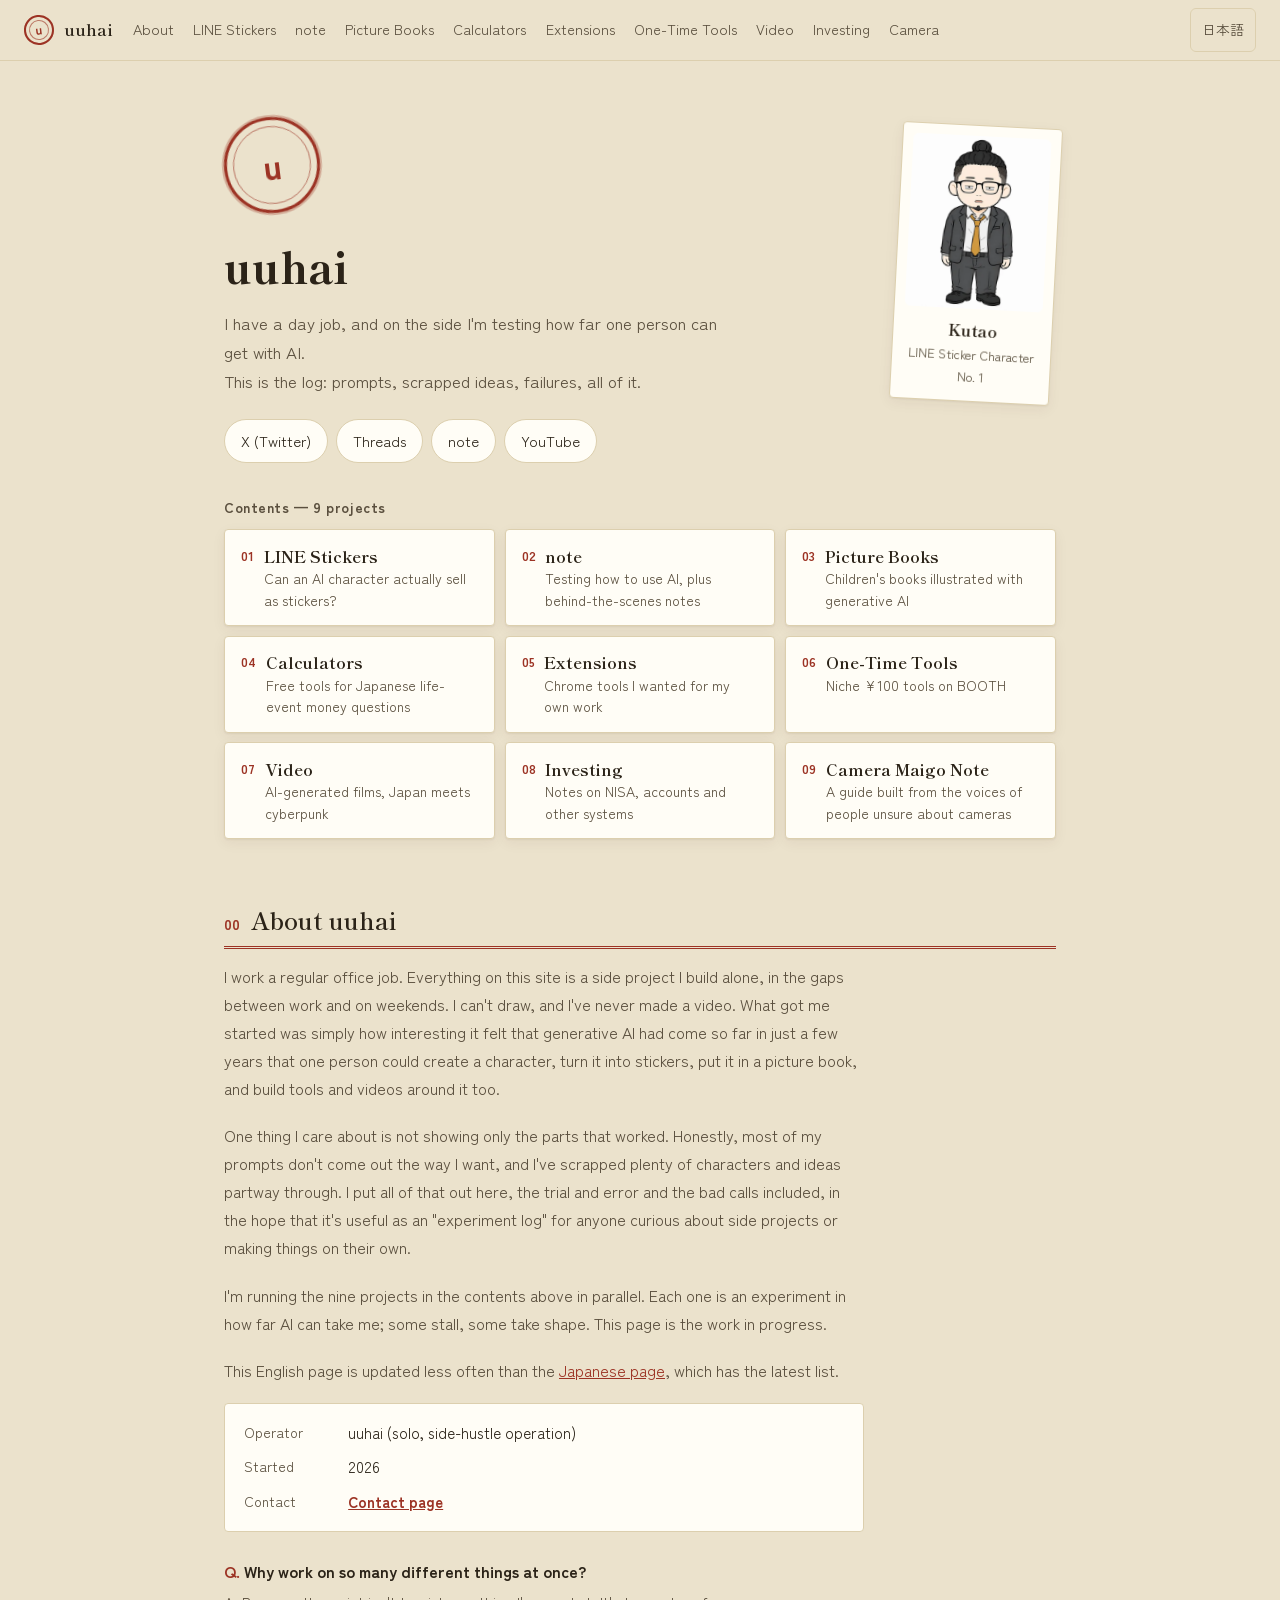
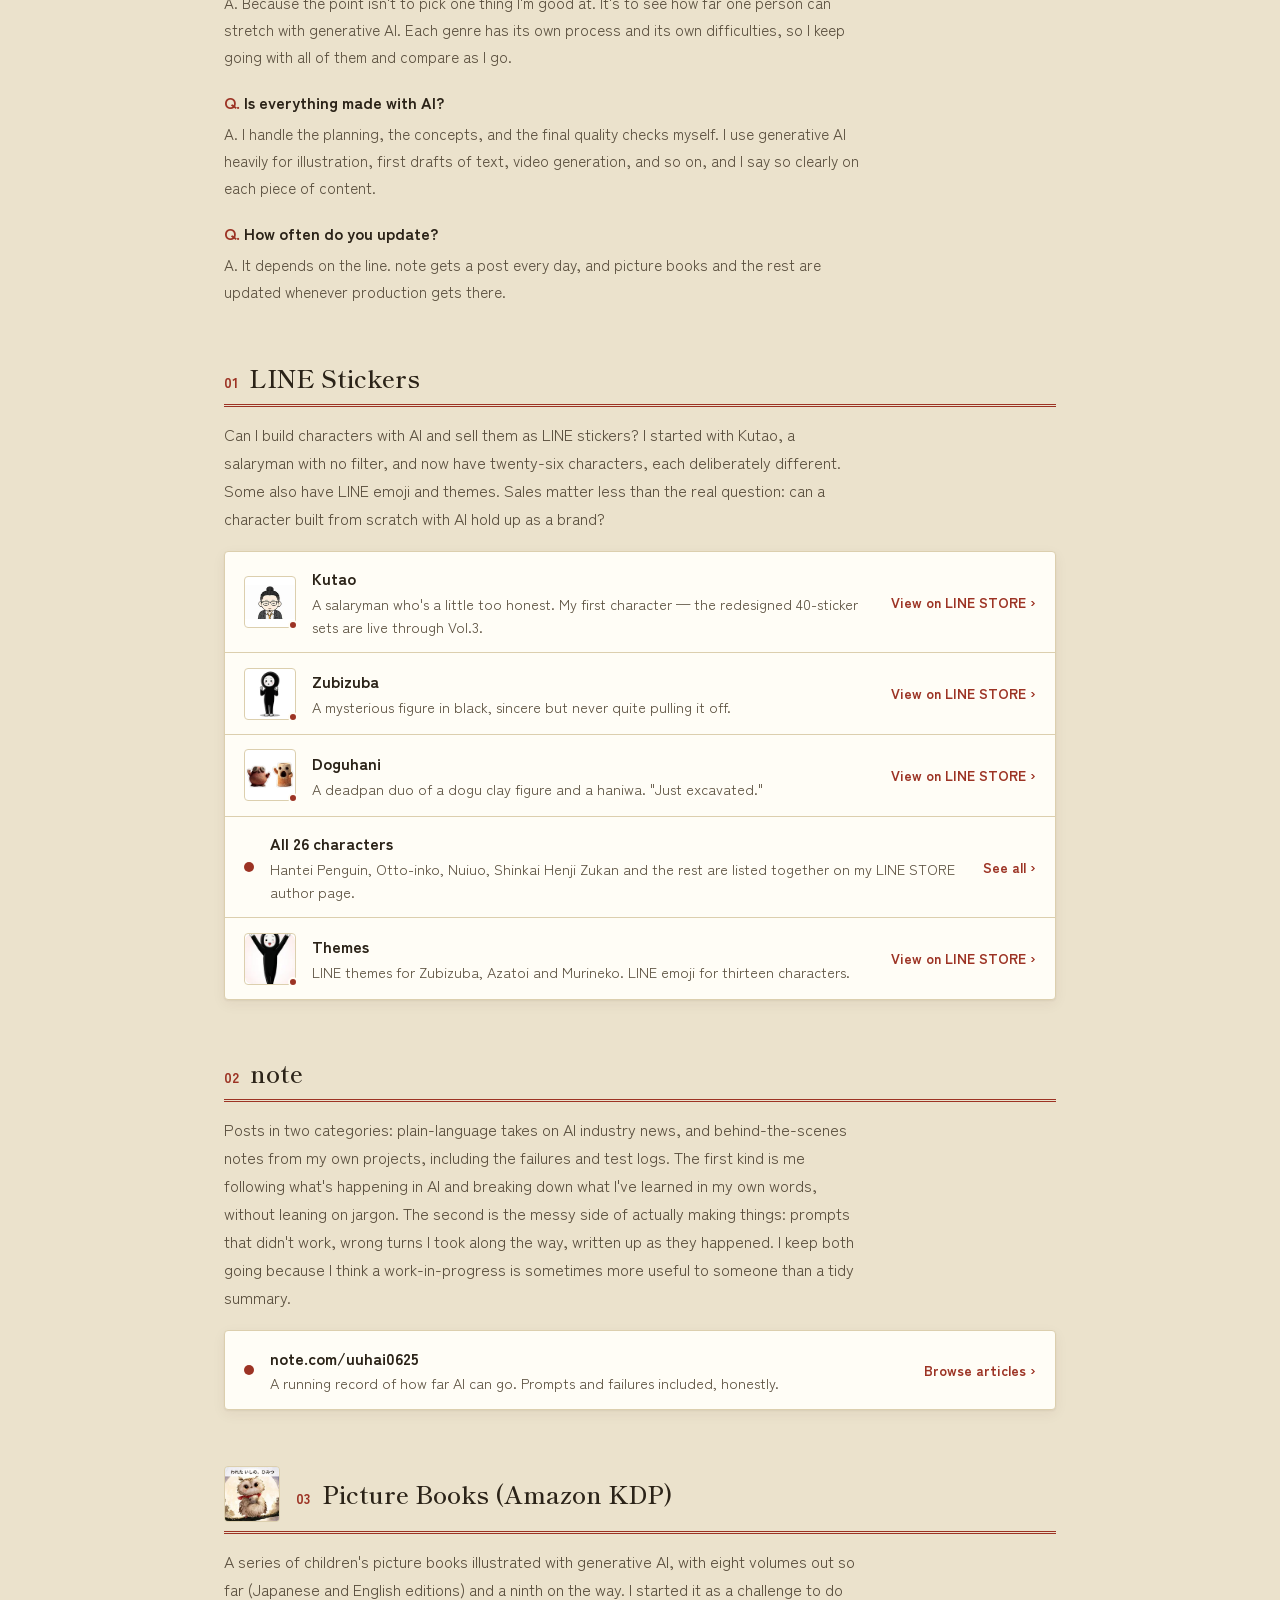
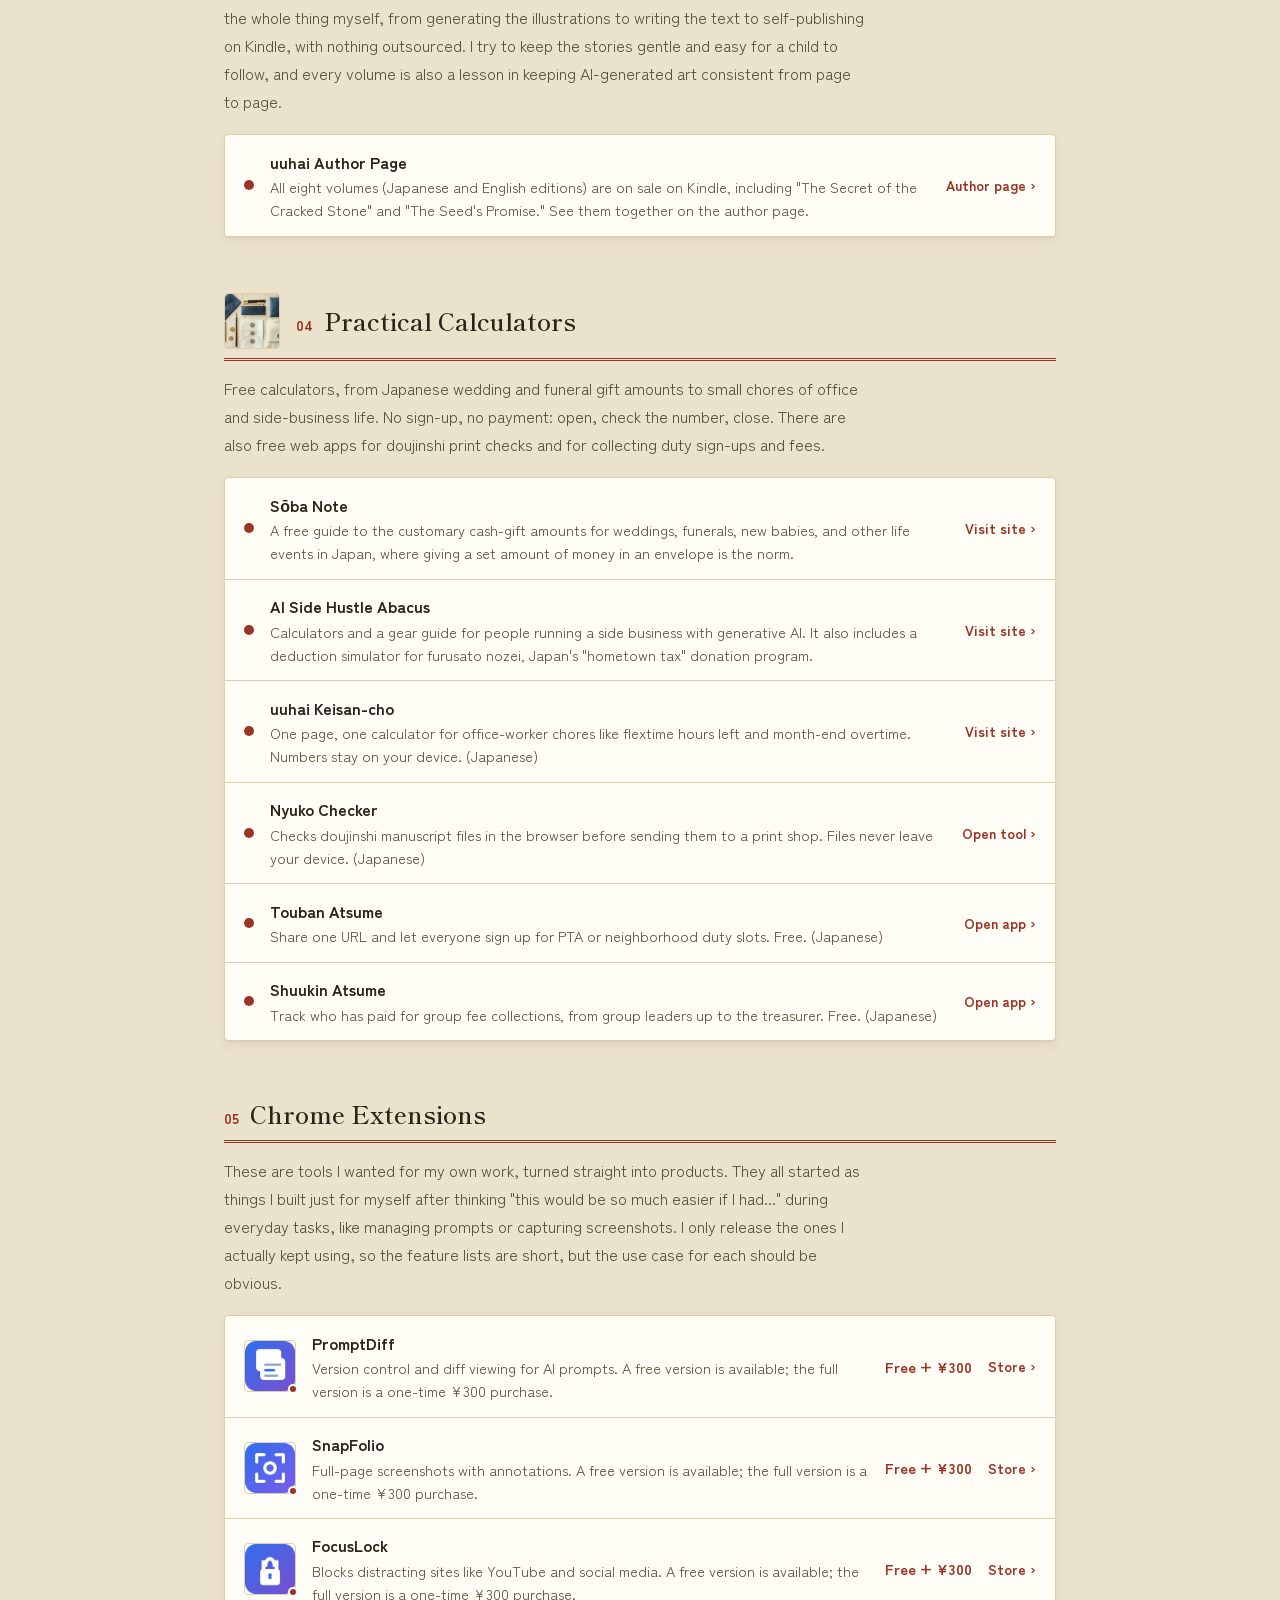
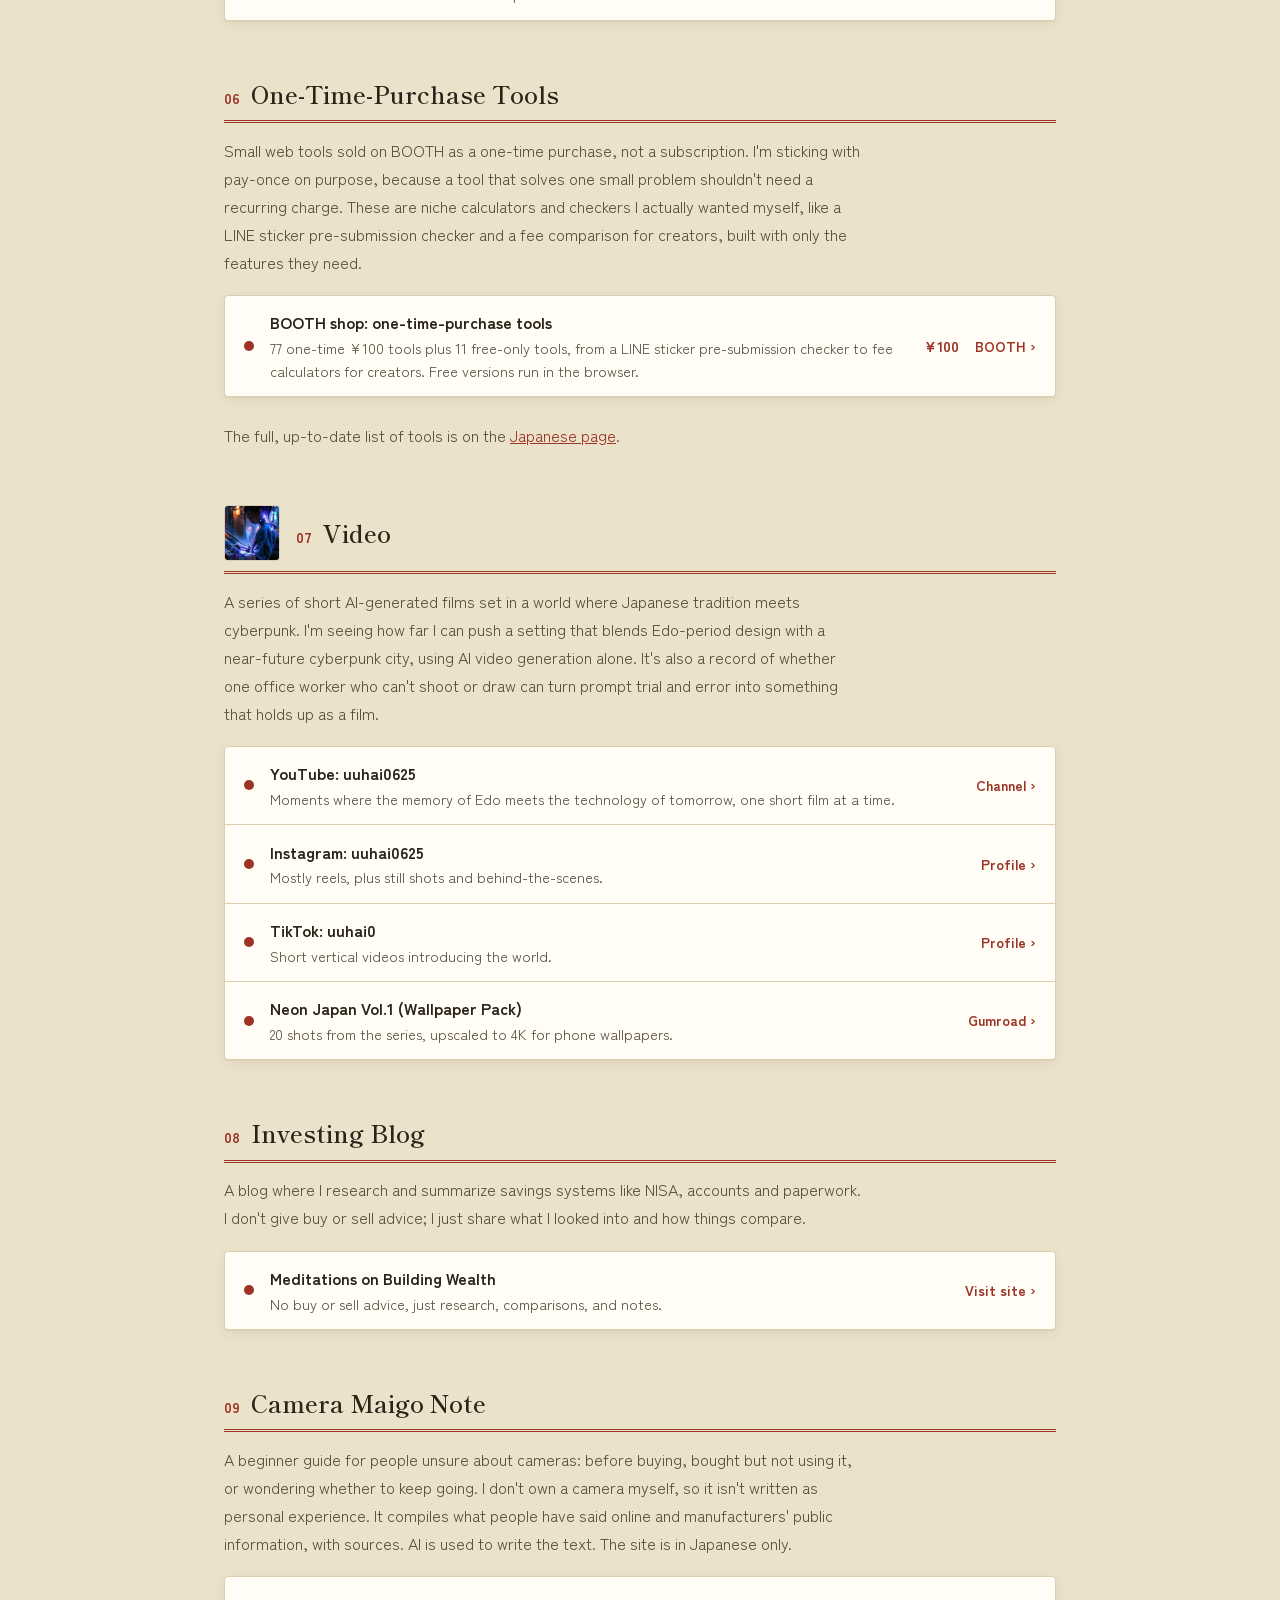
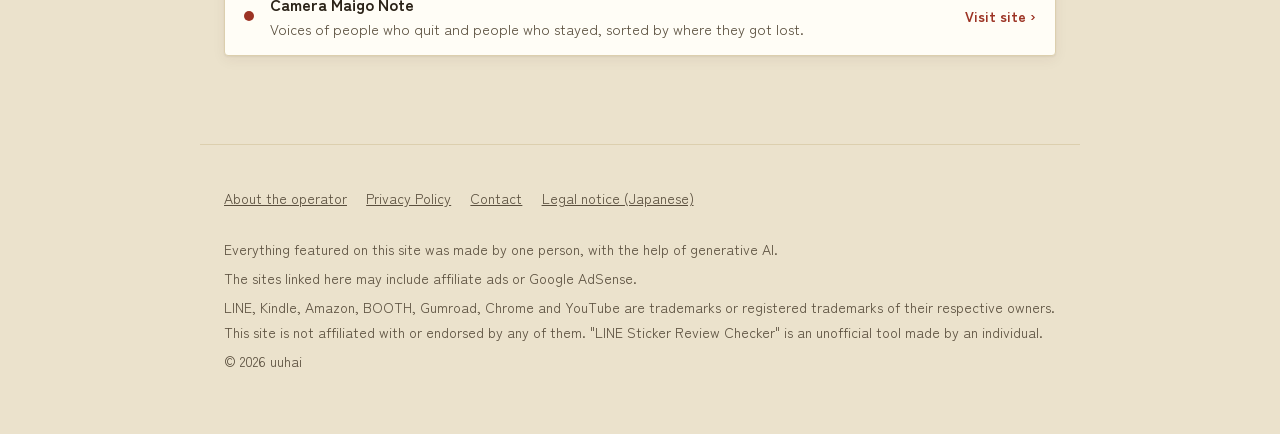
==== commit 148deafa: "Apply 5-reviewer fixes: ledger contrast, 44px targets, details marker, theme-color, content accuracy" ====
--- a/en/index.html
+++ b/en/index.html
@@ -3,6 +3,9 @@
 <head>
 <meta charset="UTF-8">
 <meta name="viewport" content="width=device-width, initial-scale=1.0">
+<meta name="color-scheme" content="light dark">
+<meta name="theme-color" content="#ebe2cc" media="(prefers-color-scheme: light)">
+<meta name="theme-color" content="#1d1a15" media="(prefers-color-scheme: dark)">
 <title>uuhai (uuhai0625) | AI experiments, LINE stickers &amp; tools</title>
 <meta name="description" content="uuhai&#x27;s works, made solo alongside a day job: AI-designed LINE stickers, note articles, picture books, Chrome extensions, practical calculators, and more.">
 <link rel="alternate" hreflang="ja" href="https://uuhai0625.github.io/">
@@ -75,7 +78,7 @@
     </nav>
   </div>
   <div class="id-card" aria-hidden="true">
-    <div class="id-photo"><img src="../images/kutao-hero.webp" alt="" width="400" height="500" fetchpriority="high" decoding="async"></div>
+    <div class="id-photo"><img src="../images/kutao-hero.webp" alt="" width="400" height="500" decoding="async"></div>
     <p class="id-name">Kutao</p>
     <p class="id-role">LINE Sticker Character No. 1</p>
   </div>
@@ -91,7 +94,7 @@
   <a class="quicklink" href="#note">
     <span class="quicklink-no">02</span>
     <span class="quicklink-title">note</span>
-    <span class="quicklink-desc">Daily AI news takes and behind-the-scenes notes</span>
+    <span class="quicklink-desc">Testing how to use AI, plus behind-the-scenes notes</span>
   </a>
   <a class="quicklink" href="#ehon">
     <span class="quicklink-no">03</span>
@@ -237,7 +240,7 @@
         <h2>note</h2>
       </span>
     </div>
-    <p class="lead">Daily posts in two categories: plain-language takes on AI industry news, and behind-the-scenes notes from my own projects, including the failures and test logs. The first kind is me following what's happening in AI and breaking down what I've learned in my own words, without leaning on jargon. The second is the messy side of actually making things: prompts that didn't work, wrong turns I took along the way, written up as they happened. I keep both going because I think a work-in-progress is sometimes more useful to someone than a tidy summary.</p>
+    <p class="lead">Posts in two categories: plain-language takes on AI industry news, and behind-the-scenes notes from my own projects, including the failures and test logs. The first kind is me following what's happening in AI and breaking down what I've learned in my own words, without leaning on jargon. The second is the messy side of actually making things: prompts that didn't work, wrong turns I took along the way, written up as they happened. I keep both going because I think a work-in-progress is sometimes more useful to someone than a tidy summary.</p>
     <div class="sheet">
       <a class="row" href="https://note.com/uuhai0625" target="_blank" rel="noopener">
         <span class="stamp stamp--live" aria-hidden="true"></span>
@@ -273,13 +276,13 @@
 
   <section class="entry" id="calc-tools">
     <div class="entry-head">
-      <span class="pinned-photo pinned-photo--right" aria-hidden="true"><img src="../images/calc-tools.webp" alt="" width="305" height="160" loading="lazy" decoding="async"></span>
+      <span class="pinned-photo" aria-hidden="true"><img src="../images/calc-tools.webp" alt="" width="305" height="160" loading="lazy" decoding="async"></span>
       <span class="entry-head-text">
         <span class="folio">04</span>
         <h2>Practical Calculators</h2>
       </span>
     </div>
-    <p class="lead">Free calculators, from Japanese wedding and funeral gift amounts to small chores of office and side-business life. No sign-up, no payment: open, check the number, close.</p>
+    <p class="lead">Free calculators, from Japanese wedding and funeral gift amounts to small chores of office and side-business life. No sign-up, no payment: open, check the number, close. There are also free web apps for doujinshi print checks and for collecting duty sign-ups and fees.</p>
     <div class="sheet">
       <a class="row" href="https://uuhai0625.github.io/life-event-calculators/" target="_blank" rel="noopener">
         <span class="stamp stamp--live" aria-hidden="true"></span>
@@ -305,6 +308,30 @@
         </span>
         <span class="row-status">Visit site</span>
       </a>
+      <a class="row" href="https://uuhai0625.github.io/nyuko-checker/" target="_blank" rel="noopener">
+        <span class="stamp stamp--live" aria-hidden="true"></span>
+        <span class="row-body">
+          <span class="row-title">Nyuko Checker</span>
+          <span class="row-desc">Checks doujinshi manuscript files in the browser before sending them to a print shop. Files never leave your device. (Japanese)</span>
+        </span>
+        <span class="row-status">Open tool</span>
+      </a>
+      <a class="row" href="https://touban-atsume.uuhai0625.workers.dev/" target="_blank" rel="noopener">
+        <span class="stamp stamp--live" aria-hidden="true"></span>
+        <span class="row-body">
+          <span class="row-title">Touban Atsume</span>
+          <span class="row-desc">Share one URL and let everyone sign up for PTA or neighborhood duty slots. Free. (Japanese)</span>
+        </span>
+        <span class="row-status">Open app</span>
+      </a>
+      <a class="row" href="https://shuukin-atsume.uuhai0625.workers.dev/" target="_blank" rel="noopener">
+        <span class="stamp stamp--live" aria-hidden="true"></span>
+        <span class="row-body">
+          <span class="row-title">Shuukin Atsume</span>
+          <span class="row-desc">Track who has paid for group fee collections, from group leaders up to the treasurer. Free. (Japanese)</span>
+        </span>
+        <span class="row-status">Open app</span>
+      </a>
     </div>
   </section>
 
@@ -369,7 +396,7 @@
         <span class="stamp stamp--live" aria-hidden="true"></span>
         <span class="row-body">
           <span class="row-title">BOOTH shop: one-time-purchase tools</span>
-          <span class="row-desc">30+ small web tools, from a LINE sticker pre-submission checker to fee calculators for creators. Free versions run in the browser.</span>
+          <span class="row-desc">77 one-time ¥100 tools plus 11 free-only tools, from a LINE sticker pre-submission checker to fee calculators for creators. Free versions run in the browser.</span>
         </span>
         <span class="row-meta">¥100</span>
         <span class="row-status">BOOTH</span>
--- a/style.css
+++ b/style.css
@@ -2,17 +2,17 @@
    dark when the OS asks for it. Body 16px / line-height 1.75 (Digital Agency design system),
    rows at least 56px tall (WCAG 2.5.5 / HIG 44pt / Material 48dp). Hanko seal + Mincho headings kept as the brand. */
 :root {
-  --bg: #f5efe1;
-  --surface: #fffcf4;
-  --surface-hover: #f8eedc;
-  --line: #e0d3b3;
+  --bg: #ebe2cc;
+  --surface: #fffdf6;
+  --surface-hover: #f7eedb;
+  --line: #dccfae;
   --text: #2b2318;
   --text-dim: #5a4f3e;
   --seal: #9c3324;
   --accent: #9c3324;
   --focus: #9c3324;
   --shadow: 0 1px 2px rgba(60, 40, 20, 0.06), 0 4px 14px rgba(60, 40, 20, 0.06);
-  --header-bg: rgba(245, 239, 225, 0.94);
+  --header-bg: rgba(235, 226, 204, 0.96);
   --avatar-bg: #ffffff;
   --max-width: 880px;
   --text-width: 40em;
@@ -28,11 +28,11 @@
     --line: #3e362a;
     --text: #ede5d0;
     --text-dim: #b8ac93;
-    --seal: #e2703a;
+    --seal: #ef8a57;
     --accent: #ef8a57;
     --focus: #ef8a57;
     --shadow: 0 1px 2px rgba(0, 0, 0, 0.3);
-    --header-bg: rgba(29, 26, 21, 0.94);
+    --header-bg: rgba(29, 26, 21, 0.96);
     --avatar-bg: #f6f1e5;
   }
 }
@@ -224,7 +224,7 @@
   flex-shrink: 0;
   display: inline-flex;
   align-items: center;
-  min-height: 36px;
+  min-height: 44px;
   color: var(--text-dim);
   text-decoration: none;
   font-size: 0.85rem;
@@ -271,8 +271,8 @@
 .social-links a {
   display: inline-flex;
   align-items: center;
-  min-height: 40px;
-  padding: 0 0.95rem;
+  min-height: 44px;
+  padding: 0 1rem;
   color: var(--text);
   text-decoration: none;
   font-size: 0.92rem;
@@ -286,7 +286,7 @@
 .id-card {
   background: var(--surface);
   border: 1px solid var(--line);
-  border-radius: 10px;
+  border-radius: 4px;
   width: 160px;
   padding: 10px 10px 12px;
   box-shadow: var(--shadow);
@@ -343,7 +343,7 @@
 .quicklink {
   background: var(--surface);
   border: 1px solid var(--line);
-  border-radius: 10px;
+  border-radius: 4px;
   padding: 0.85rem 1rem;
   min-height: 56px;
   text-decoration: none;
@@ -363,6 +363,7 @@
   line-height: 1.9;
 }
 .quicklink-title {
+  font-family: "Shippori Mincho", "Hiragino Mincho ProN", serif;
   font-weight: 700;
   color: var(--text);
   font-size: 1rem;
@@ -392,7 +393,7 @@
   gap: 1rem;
   margin: 0 0 0.6rem;
   padding-bottom: 0.6rem;
-  border-bottom: 2px solid var(--line);
+  border-bottom: 3px double var(--seal);
 }
 .entry-head-text {
   display: flex;
@@ -404,7 +405,7 @@
   height: 56px;
   flex-shrink: 0;
   overflow: hidden;
-  border-radius: 8px;
+  border-radius: 4px;
   border: 1px solid var(--line);
 }
 .pinned-photo img {
@@ -435,7 +436,7 @@
 .sheet {
   background: var(--surface);
   border: 1px solid var(--line);
-  border-radius: 10px;
+  border-radius: 4px;
   overflow: hidden;
   box-shadow: var(--shadow);
 }
@@ -461,7 +462,7 @@
   width: 52px;
   height: 52px;
   flex-shrink: 0;
-  border-radius: 8px;
+  border-radius: 4px;
   background: var(--avatar-bg);
   border: 1px solid var(--line);
   display: flex;
@@ -529,7 +530,7 @@
 .tool-index {
   background: var(--surface);
   border: 1px solid var(--line);
-  border-radius: 10px;
+  border-radius: 4px;
   padding: 0 1.2rem;
   margin-top: 1rem;
   box-shadow: var(--shadow);
@@ -542,6 +543,9 @@
   font-weight: 700;
   cursor: pointer;
 }
+.tool-index-title::before { content: "B8"; margin-right: 0.5rem; color: var(--seal); }
+.tool-index[open] > .tool-index-title::before { content: "BE"; }
+.tool-index-title::-webkit-details-marker { display: none; }
 .tool-index[open] { padding-bottom: 1.1rem; }
 .tool-index h4 {
   margin: 1rem 0 0.2rem;
@@ -558,8 +562,10 @@
   gap: 0 1.2rem;
 }
 .tool-index a {
-  display: inline-block;
-  padding: 0.4rem 0;
+  display: inline-flex;
+  align-items: center;
+  min-height: 44px;
+  padding: 0;
   font-size: 0.94rem;
   color: var(--text);
   text-decoration: underline;
@@ -573,7 +579,7 @@
 .about-meta {
   background: var(--surface);
   border: 1px solid var(--line);
-  border-radius: 10px;
+  border-radius: 4px;
   padding: 1rem 1.2rem;
   display: flex;
   flex-direction: column;
@@ -691,23 +697,25 @@
   .hero h1 { margin: 0; font-size: 1.9rem; }
   .tagline, .social-links { grid-column: 1 / -1; }
   .tagline { font-size: 1rem; margin: 0.8rem 0 0.9rem; }
+  .social-links { gap: 0.4rem; }
+  .social-links a { padding: 0 0.75rem; font-size: 0.875rem; }
+  .quicklinks { margin-bottom: 2.4rem; }
   .id-card { display: none; }
 
   .quicklinks-label, .quicklinks { padding: 0 1rem; }
   .quicklink { padding: 0.7rem 0.8rem; }
-  /* all nine tiles fit the first phone screen (NN/g: 57% of viewing time is above the fold) */
-  .quicklink-desc { display: none; }
+  .quicklink-desc { grid-column: 1 / -1; font-size: 0.875rem; }
 
   main { padding: 1rem 1rem 2rem; }
   .row { flex-wrap: wrap; padding: 0.85rem 1rem; }
   .row-meta,
   .row-status {
     margin-left: calc(10px + 1rem);
-    flex-basis: 100%;
+    flex-basis: calc(100% - 10px - 1rem);
     margin-top: 0.2rem;
   }
   .row:has(.row-avatar) .row-meta,
-  .row:has(.row-avatar) .row-status { margin-left: calc(52px + 1rem); }
+  .row:has(.row-avatar) .row-status { margin-left: calc(52px + 1rem); flex-basis: calc(100% - 52px - 1rem); }
   .row-body { flex: 1 1 0; }
   .pinned-photo { width: 48px; height: 48px; }
   .site-footer { padding: 2rem 1rem 3rem; }
@@ -715,5 +723,5 @@
 
 @media (prefers-reduced-motion: reduce) {
   .seal { animation: none; }
-  * { transition: none !important; }
-}
+  *, *::before, *::after { transition: none !important; }
+}
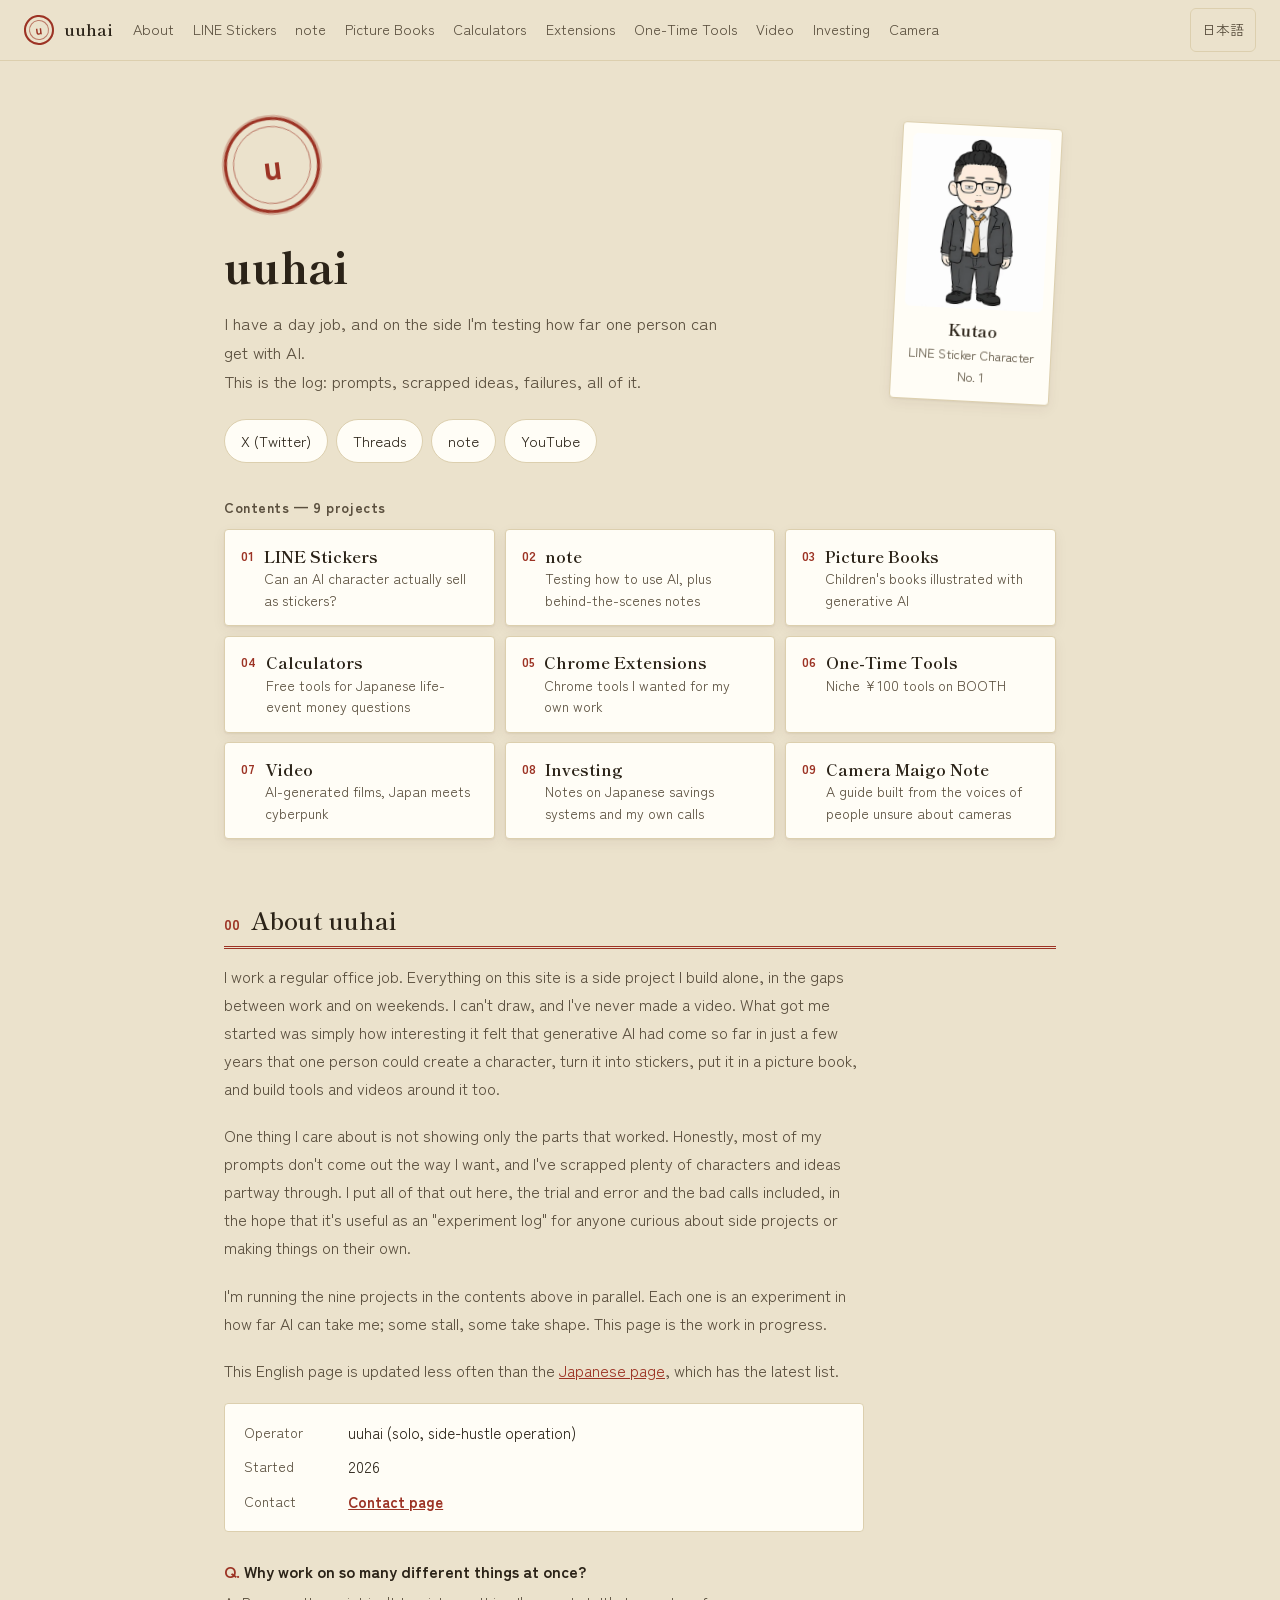
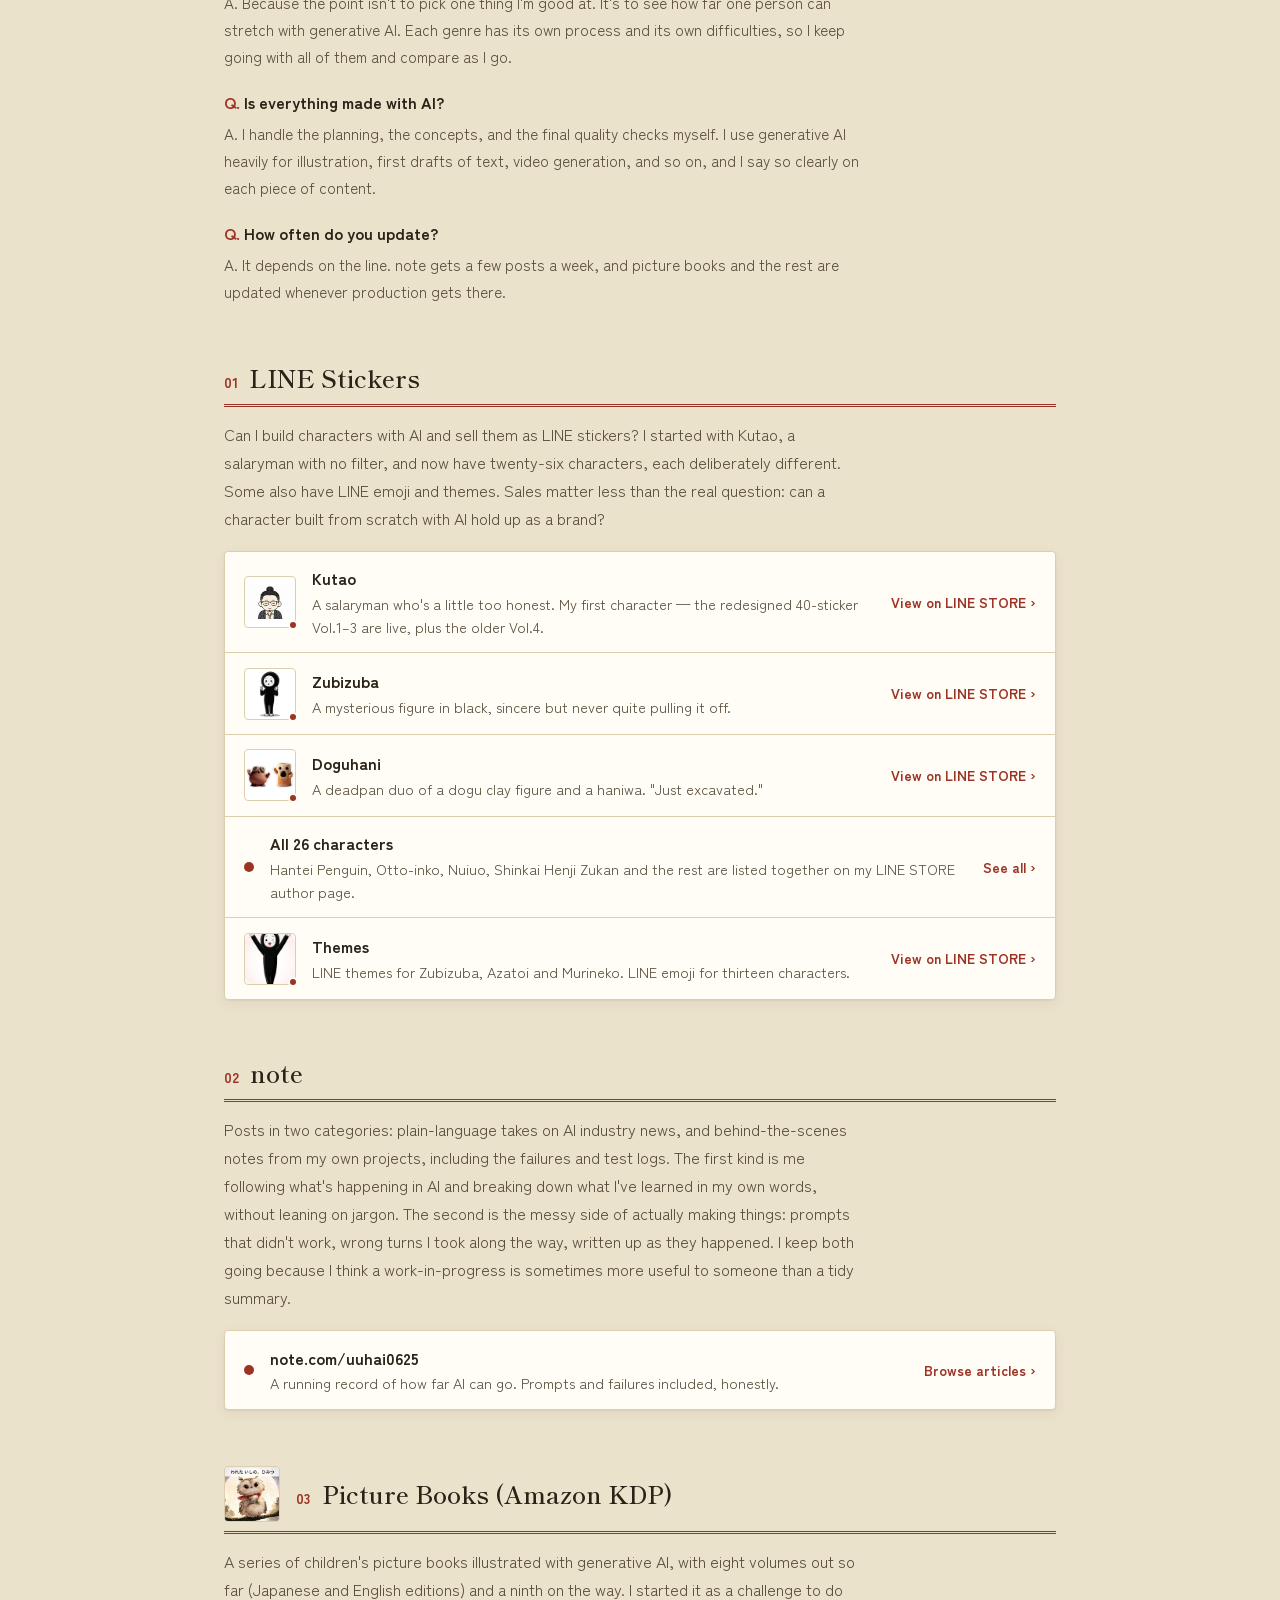
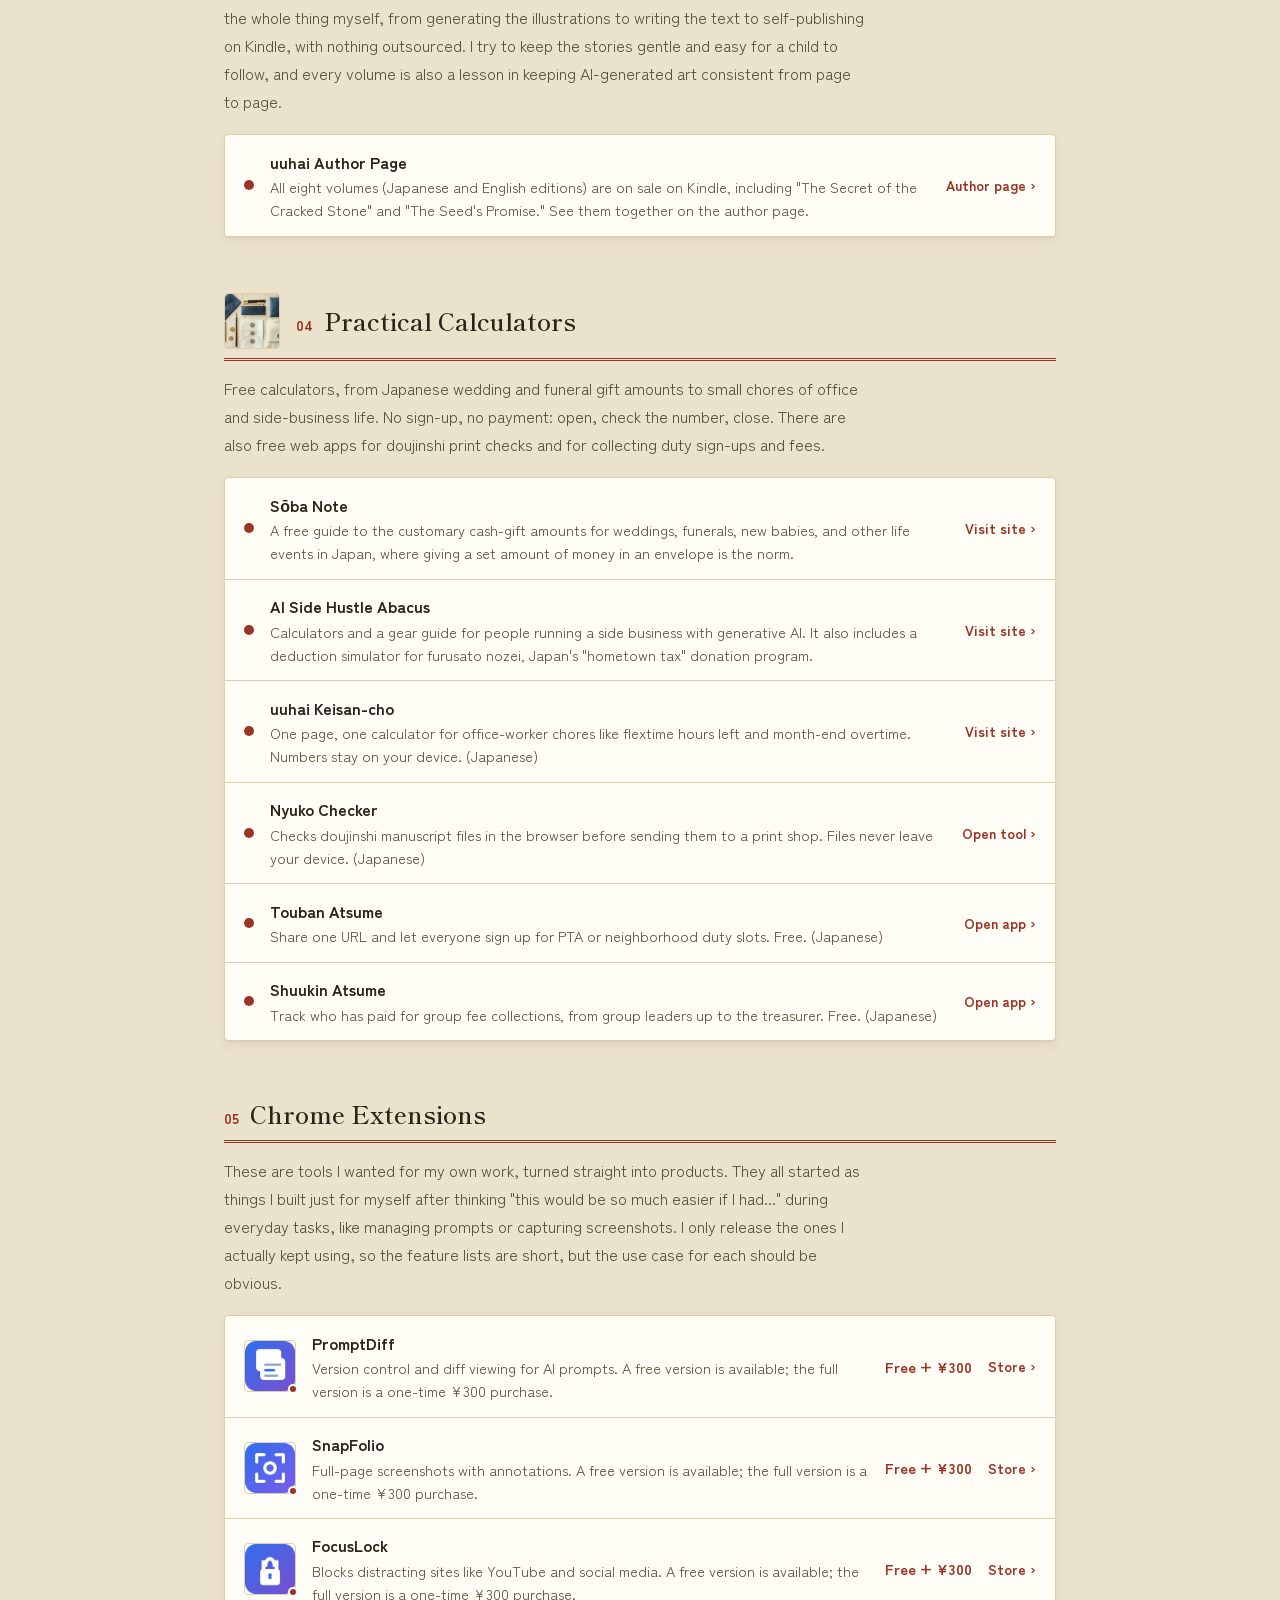
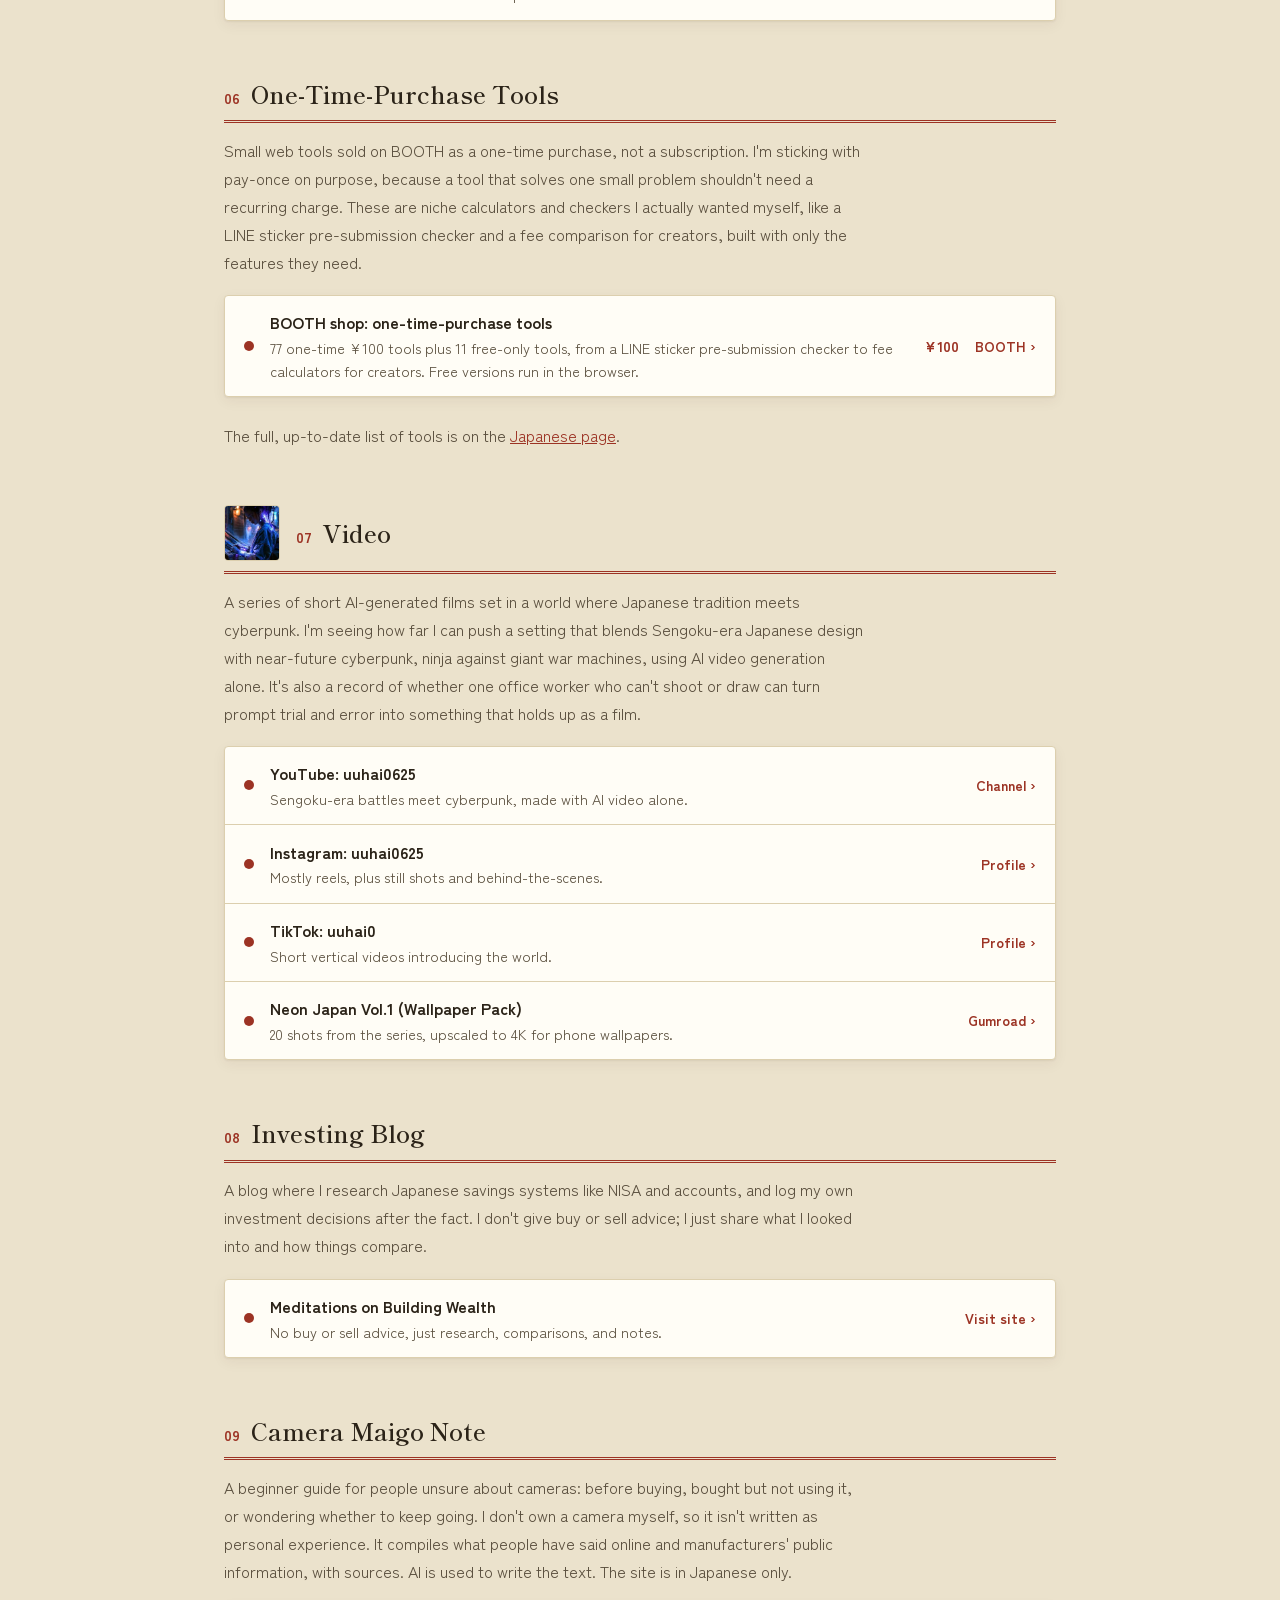
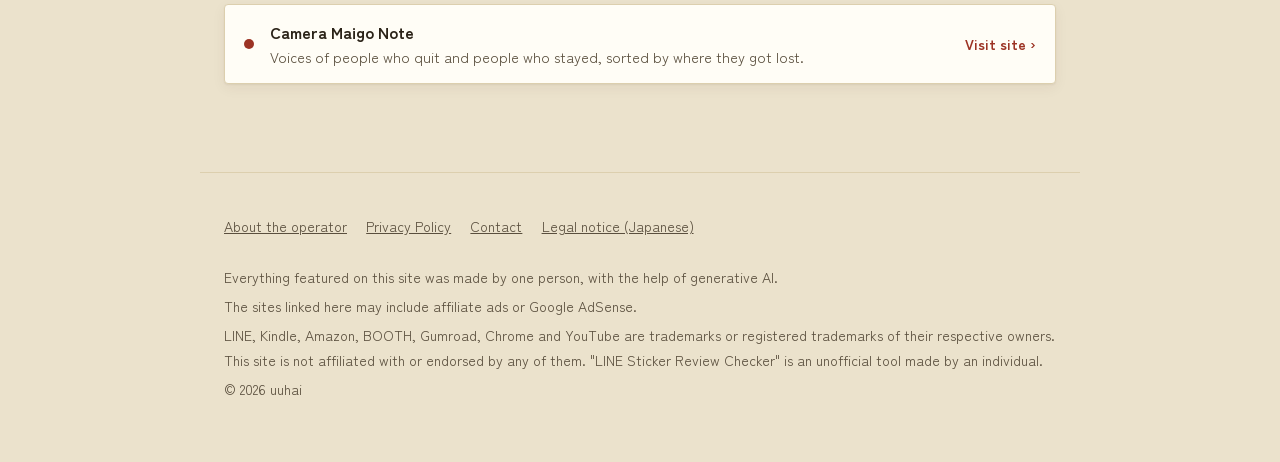
==== commit e74d9ab7: "Live-review fixes: broken details marker, h3 headings, en GA4, clearer tile names, video/invest/note" ====
--- a/en/index.html
+++ b/en/index.html
@@ -1,6 +1,21 @@
 <!DOCTYPE html>
 <html lang="en">
 <head>
+<script>
+  (function() {
+    var GA_ID = 'G-BXECWPFR73';
+    var isLocalDev = ['localhost', '127.0.0.1', ''].includes(location.hostname);
+    if (isLocalDev) return;
+    var s = document.createElement('script');
+    s.async = true;
+    s.src = 'https://www.googletagmanager.com/gtag/js?id=' + GA_ID;
+    document.head.appendChild(s);
+    window.dataLayer = window.dataLayer || [];
+    function gtag(){ dataLayer.push(arguments); }
+    gtag('js', new Date());
+    gtag('config', GA_ID);
+  })();
+</script>
 <meta charset="UTF-8">
 <meta name="viewport" content="width=device-width, initial-scale=1.0">
 <meta name="color-scheme" content="light dark">
@@ -34,7 +49,7 @@
 <!-- Mincho is subset to heading characters only (kana + ASCII + heading kanji). If a new heading uses a kanji not in this list it falls back to the system serif; regenerate this URL. -->
 <link href="https://fonts.googleapis.com/css2?family=Shippori+Mincho:wght@600;800&amp;display=swap&amp;text=%20%21%22%23%24%25%26%27%28%29%2A%2B%2C-.%2F0123456789%3A%3B%3C%3D%3E%3F%40ABCDEFGHIJKLMNOPQRSTUVWXYZ%5B%5C%5D%5E_%60abcdefghijklmnopqrstuvwxyz%7B%7C%7D~%E2%80%A6%E3%80%81%E3%80%82%E3%80%8C%E3%80%8D%E3%80%8E%E3%80%8F%E3%80%9C%E3%81%81%E3%81%82%E3%81%83%E3%81%84%E3%81%85%E3%81%86%E3%81%87%E3%81%88%E3%81%89%E3%81%8A%E3%81%8B%E3%81%8C%E3%81%8D%E3%81%8E%E3%81%8F%E3%81%90%E3%81%91%E3%81%92%E3%81%93%E3%81%94%E3%81%95%E3%81%96%E3%81%97%E3%81%98%E3%81%99%E3%81%9A%E3%81%9B%E3%81%9C%E3%81%9D%E3%81%9E%E3%81%9F%E3%81%A0%E3%81%A1%E3%81%A2%E3%81%A3%E3%81%A4%E3%81%A5%E3%81%A6%E3%81%A7%E3%81%A8%E3%81%A9%E3%81%AA%E3%81%AB%E3%81%AC%E3%81%AD%E3%81%AE%E3%81%AF%E3%81%B0%E3%81%B1%E3%81%B2%E3%81%B3%E3%81%B4%E3%81%B5%E3%81%B6%E3%81%B7%E3%81%B8%E3%81%B9%E3%81%BA%E3%81%BB%E3%81%BC%E3%81%BD%E3%81%BE%E3%81%BF%E3%82%80%E3%82%81%E3%82%82%E3%82%83%E3%82%84%E3%82%85%E3%82%86%E3%82%87%E3%82%88%E3%82%89%E3%82%8A%E3%82%8B%E3%82%8C%E3%82%8D%E3%82%8E%E3%82%8F%E3%82%90%E3%82%91%E3%82%92%E3%82%93%E3%82%94%E3%82%95%E3%82%96%E3%82%A1%E3%82%A2%E3%82%A3%E3%82%A4%E3%82%A5%E3%82%A6%E3%82%A7%E3%82%A8%E3%82%A9%E3%82%AA%E3%82%AB%E3%82%AC%E3%82%AD%E3%82%AE%E3%82%AF%E3%82%B0%E3%82%B1%E3%82%B2%E3%82%B3%E3%82%B4%E3%82%B5%E3%82%B6%E3%82%B7%E3%82%B8%E3%82%B9%E3%82%BA%E3%82%BB%E3%82%BC%E3%82%BD%E3%82%BE%E3%82%BF%E3%83%80%E3%83%81%E3%83%82%E3%83%83%E3%83%84%E3%83%85%E3%83%86%E3%83%87%E3%83%88%E3%83%89%E3%83%8A%E3%83%8B%E3%83%8C%E3%83%8D%E3%83%8E%E3%83%8F%E3%83%90%E3%83%91%E3%83%92%E3%83%93%E3%83%94%E3%83%95%E3%83%96%E3%83%97%E3%83%98%E3%83%99%E3%83%9A%E3%83%9B%E3%83%9C%E3%83%9D%E3%83%9E%E3%83%9F%E3%83%A0%E3%83%A1%E3%83%A2%E3%83%A3%E3%83%A4%E3%83%A5%E3%83%A6%E3%83%A7%E3%83%A8%E3%83%A9%E3%83%AA%E3%83%AB%E3%83%AC%E3%83%AD%E3%83%AE%E3%83%AF%E3%83%B0%E3%83%B1%E3%83%B2%E3%83%B3%E3%83%B4%E3%83%B5%E3%83%B6%E3%83%B7%E3%83%B8%E3%83%B9%E3%83%BA%E3%83%BB%E3%83%BC%E4%BA%8B%E4%BA%BA%E4%BD%9C%E4%BF%A1%E5%80%8B%E5%85%8D%E5%88%87%E5%8B%95%E5%8F%96%E5%90%88%E5%91%8A%E5%95%8F%E5%A0%B1%E5%A4%89%E5%A4%96%E5%AD%90%E5%AE%9F%E5%BA%83%E5%BC%B5%E6%83%85%E6%89%B1%E6%8A%95%E6%8B%A1%E6%97%A7%E6%9B%B4%E6%9C%AC%E6%9E%90%E6%A8%A9%E6%A9%9F%E7%94%A8%E7%94%BB%E7%AE%97%E7%B5%A1%E7%B5%B5%E8%83%BD%E8%91%97%E8%A7%A3%E8%A8%88%E8%B2%AC%E8%B2%B7%E8%B3%87%E8%BF%B7%E9%80%81%E9%80%A3%E9%83%A8%E9%85%8D%E9%A0%85" rel="stylesheet">
 <link href="https://fonts.googleapis.com/css2?family=Zen+Kaku+Gothic+New:wght@400;700&amp;display=swap" rel="stylesheet">
-<link rel="stylesheet" href="../style.css?v=20261129">
+<link rel="stylesheet" href="../style.css?v=20261129b">
 <link rel="icon" href="/favicon.png" type="image/png" sizes="192x192">
 <script type="application/ld+json">
 {"@context": "https://schema.org", "@graph": [{"@type": "WebSite", "@id": "https://uuhai0625.github.io/en/#website", "name": "uuhai", "alternateName": "uuhai0625", "url": "https://uuhai0625.github.io/en/", "inLanguage": "en", "publisher": {"@id": "https://uuhai0625.github.io/#person"}}, {"@type": "Person", "@id": "https://uuhai0625.github.io/#person", "name": "ウーハイ", "alternateName": ["uuhai", "uuhai0625"], "url": "https://uuhai0625.github.io/", "sameAs": ["https://x.com/uuhai0625", "https://www.threads.com/@uuhai0625", "https://note.com/uuhai0625", "https://www.youtube.com/@uuhai0625"]}]}
@@ -108,7 +123,7 @@
   </a>
   <a class="quicklink" href="#extensions">
     <span class="quicklink-no">05</span>
-    <span class="quicklink-title">Extensions</span>
+    <span class="quicklink-title">Chrome Extensions</span>
     <span class="quicklink-desc">Chrome tools I wanted for my own work</span>
   </a>
   <a class="quicklink" href="#buyonce">
@@ -124,7 +139,7 @@
   <a class="quicklink" href="#invest">
     <span class="quicklink-no">08</span>
     <span class="quicklink-title">Investing</span>
-    <span class="quicklink-desc">Notes on NISA, accounts and other systems</span>
+    <span class="quicklink-desc">Notes on Japanese savings systems and my own calls</span>
   </a>
   <a class="quicklink" href="#camera">
     <span class="quicklink-no">09</span>
@@ -138,7 +153,7 @@
   <section class="entry" id="about">
     <div class="entry-head">
       <span class="entry-head-text">
-        <span class="folio">00</span>
+        <span class="folio" aria-hidden="true">00</span>
         <h2>About uuhai</h2>
       </span>
     </div>
@@ -164,7 +179,7 @@
       </div>
       <div class="faq-item">
         <dt>How often do you update?</dt>
-        <dd>It depends on the line. note gets a post every day, and picture books and the rest are updated whenever production gets there.</dd>
+        <dd>It depends on the line. note gets a few posts a week, and picture books and the rest are updated whenever production gets there.</dd>
       </div>
     </dl>
   </section>
@@ -172,7 +187,7 @@
   <section class="entry" id="line-stamp">
     <div class="entry-head">
       <span class="entry-head-text">
-        <span class="folio">01</span>
+        <span class="folio" aria-hidden="true">01</span>
         <h2>LINE Stickers</h2>
       </span>
     </div>
@@ -185,7 +200,7 @@
         </span>
         <span class="row-body">
           <span class="row-title">Kutao</span>
-          <span class="row-desc">A salaryman who's a little too honest. My first character — the redesigned 40-sticker sets are live through Vol.3.</span>
+          <span class="row-desc">A salaryman who's a little too honest. My first character — the redesigned 40-sticker Vol.1–3 are live, plus the older Vol.4.</span>
         </span>
         <span class="row-status">View on LINE STORE</span>
       </a>
@@ -236,7 +251,7 @@
   <section class="entry" id="note">
     <div class="entry-head">
       <span class="entry-head-text">
-        <span class="folio">02</span>
+        <span class="folio" aria-hidden="true">02</span>
         <h2>note</h2>
       </span>
     </div>
@@ -257,7 +272,7 @@
     <div class="entry-head">
       <span class="pinned-photo" aria-hidden="true"><img src="../images/ehon-cover.webp" alt="" width="240" height="160" loading="lazy" decoding="async"></span>
       <span class="entry-head-text">
-        <span class="folio">03</span>
+        <span class="folio" aria-hidden="true">03</span>
         <h2>Picture Books (Amazon KDP)</h2>
       </span>
     </div>
@@ -278,7 +293,7 @@
     <div class="entry-head">
       <span class="pinned-photo" aria-hidden="true"><img src="../images/calc-tools.webp" alt="" width="305" height="160" loading="lazy" decoding="async"></span>
       <span class="entry-head-text">
-        <span class="folio">04</span>
+        <span class="folio" aria-hidden="true">04</span>
         <h2>Practical Calculators</h2>
       </span>
     </div>
@@ -338,7 +353,7 @@
   <section class="entry" id="extensions">
     <div class="entry-head">
       <span class="entry-head-text">
-        <span class="folio">05</span>
+        <span class="folio" aria-hidden="true">05</span>
         <h2>Chrome Extensions</h2>
       </span>
     </div>
@@ -386,7 +401,7 @@
   <section class="entry" id="buyonce">
     <div class="entry-head">
       <span class="entry-head-text">
-        <span class="folio">06</span>
+        <span class="folio" aria-hidden="true">06</span>
         <h2>One-Time-Purchase Tools</h2>
       </span>
     </div>
@@ -409,17 +424,17 @@
     <div class="entry-head">
       <span class="pinned-photo" aria-hidden="true"><img src="../images/video-still.webp" alt="" width="160" height="287" loading="lazy" decoding="async"></span>
       <span class="entry-head-text">
-        <span class="folio">07</span>
+        <span class="folio" aria-hidden="true">07</span>
         <h2>Video</h2>
       </span>
     </div>
-    <p class="lead">A series of short AI-generated films set in a world where Japanese tradition meets cyberpunk. I'm seeing how far I can push a setting that blends Edo-period design with a near-future cyberpunk city, using AI video generation alone. It's also a record of whether one office worker who can't shoot or draw can turn prompt trial and error into something that holds up as a film.</p>
+    <p class="lead">A series of short AI-generated films set in a world where Japanese tradition meets cyberpunk. I'm seeing how far I can push a setting that blends Sengoku-era Japanese design with near-future cyberpunk, ninja against giant war machines, using AI video generation alone. It's also a record of whether one office worker who can't shoot or draw can turn prompt trial and error into something that holds up as a film.</p>
     <div class="sheet">
       <a class="row" href="https://www.youtube.com/@uuhai0625" target="_blank" rel="noopener">
         <span class="stamp stamp--live" aria-hidden="true"></span>
         <span class="row-body">
           <span class="row-title">YouTube: uuhai0625</span>
-          <span class="row-desc">Moments where the memory of Edo meets the technology of tomorrow, one short film at a time.</span>
+          <span class="row-desc">Sengoku-era battles meet cyberpunk, made with AI video alone.</span>
         </span>
         <span class="row-status">Channel</span>
       </a>
@@ -453,11 +468,11 @@
   <section class="entry" id="invest">
     <div class="entry-head">
       <span class="entry-head-text">
-        <span class="folio">08</span>
+        <span class="folio" aria-hidden="true">08</span>
         <h2>Investing Blog</h2>
       </span>
     </div>
-    <p class="lead">A blog where I research and summarize savings systems like NISA, accounts and paperwork. I don't give buy or sell advice; I just share what I looked into and how things compare.</p>
+    <p class="lead">A blog where I research Japanese savings systems like NISA and accounts, and log my own investment decisions after the fact. I don't give buy or sell advice; I just share what I looked into and how things compare.</p>
     <div class="sheet">
       <a class="row" href="https://uuhai0625.github.io/invest-meisou-notes/" target="_blank" rel="noopener">
         <span class="stamp stamp--live" aria-hidden="true"></span>
@@ -473,7 +488,7 @@
   <section class="entry" id="camera">
     <div class="entry-head">
       <span class="entry-head-text">
-        <span class="folio">09</span>
+        <span class="folio" aria-hidden="true">09</span>
         <h2>Camera Maigo Note</h2>
       </span>
     </div>
--- a/style.css
+++ b/style.css
@@ -182,7 +182,7 @@
   transition: opacity 0.15s ease;
 }
 .toc-wrap::before {
-  content: "\203A";
+  content: "\203A" / "";
   position: absolute;
   right: 2px;
   top: 50%;
@@ -521,7 +521,7 @@
   flex-shrink: 0;
   white-space: nowrap;
 }
-.row-status::after { content: " \203A"; }
+.row-status::after { content: " \203A" / ""; }
 div.row .row-status { color: var(--text-dim); font-weight: 400; }
 div.row .row-status::after { content: none; }
 
@@ -543,11 +543,11 @@
   font-weight: 700;
   cursor: pointer;
 }
-.tool-index-title::before { content: "B8"; margin-right: 0.5rem; color: var(--seal); }
-.tool-index[open] > .tool-index-title::before { content: "BE"; }
+.tool-index-title::before { content: "▸" / ""; margin-right: 0.5rem; color: var(--seal); }
+.tool-index[open] > .tool-index-title::before { content: "▾" / ""; }
 .tool-index-title::-webkit-details-marker { display: none; }
 .tool-index[open] { padding-bottom: 1.1rem; }
-.tool-index h4 {
+.tool-index h3 {
   margin: 1rem 0 0.2rem;
   font-size: 0.875rem;
   color: var(--seal);
@@ -678,6 +678,7 @@
 
 @media (max-width: 700px) {
   .quicklinks { grid-template-columns: repeat(2, 1fr); }
+  .quicklink:last-child:nth-child(odd) { grid-column: 1 / -1; }
 }
 
 @media (max-width: 640px) {
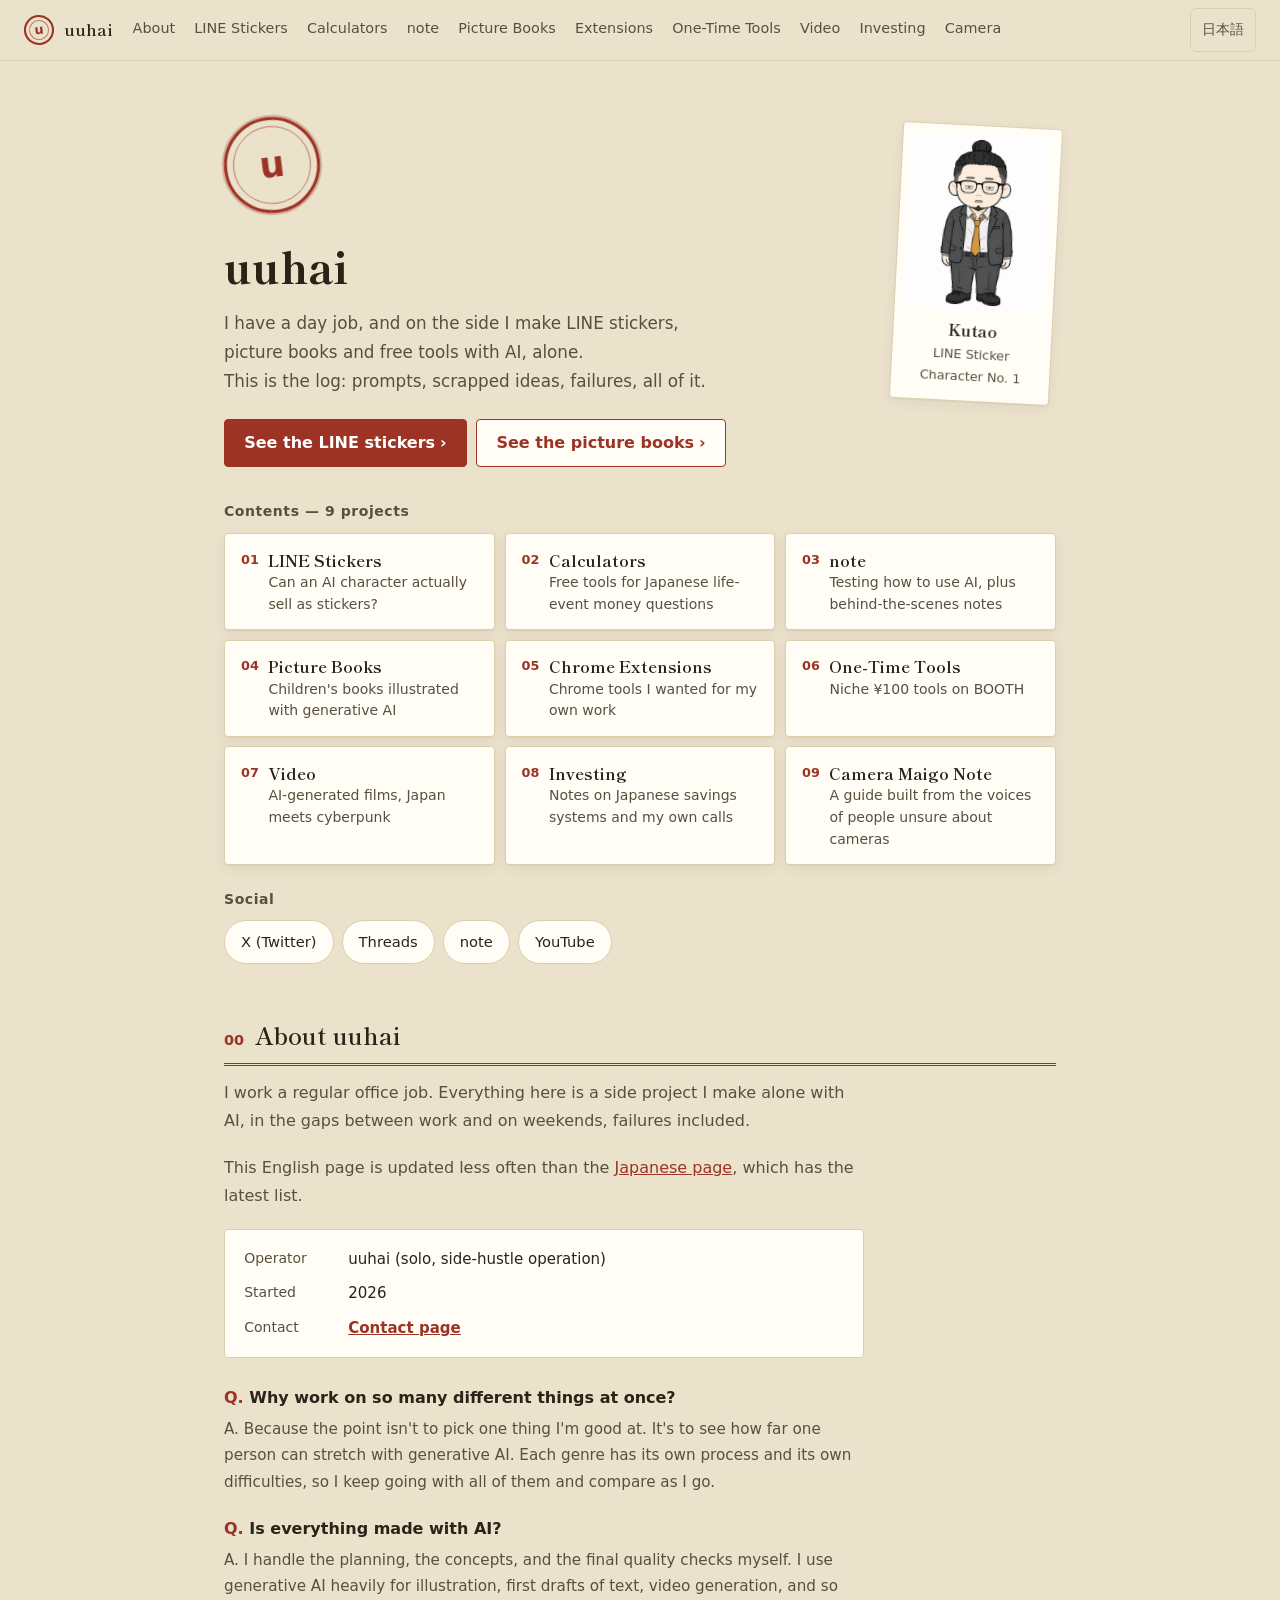
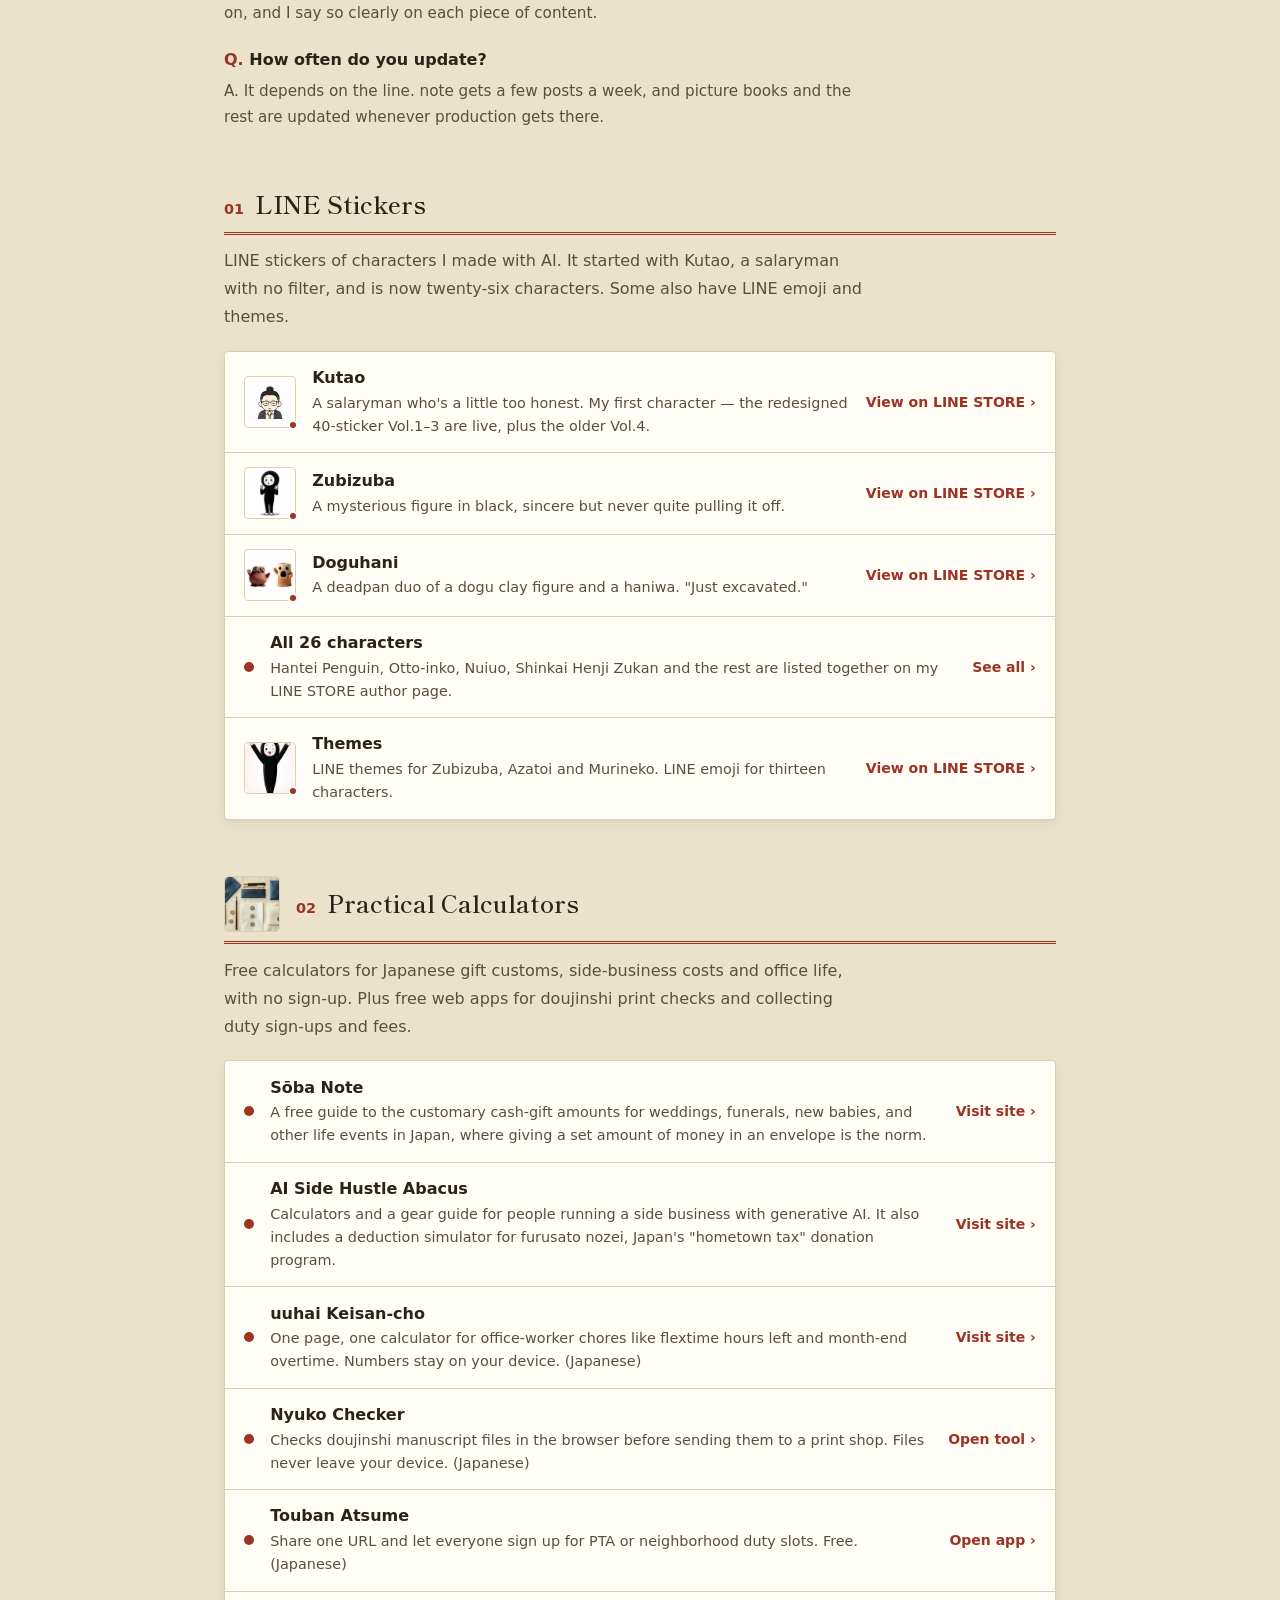
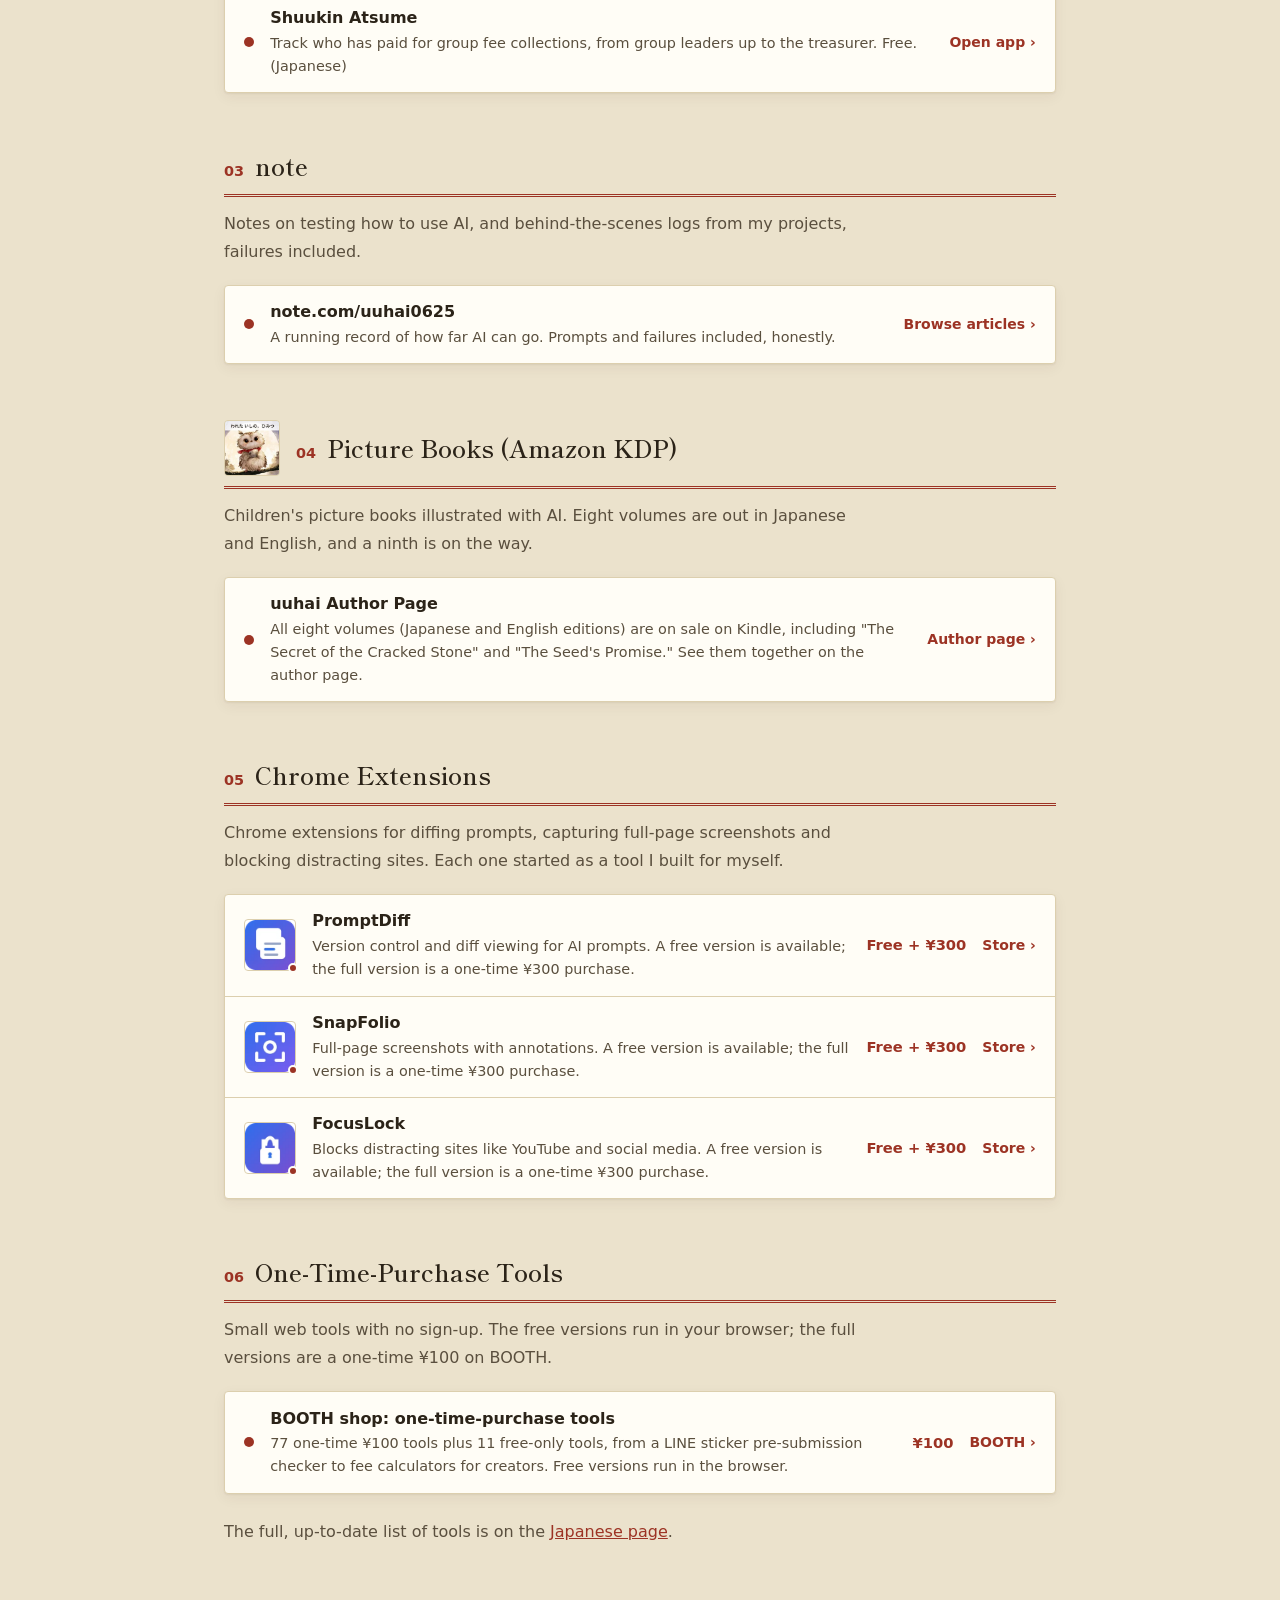
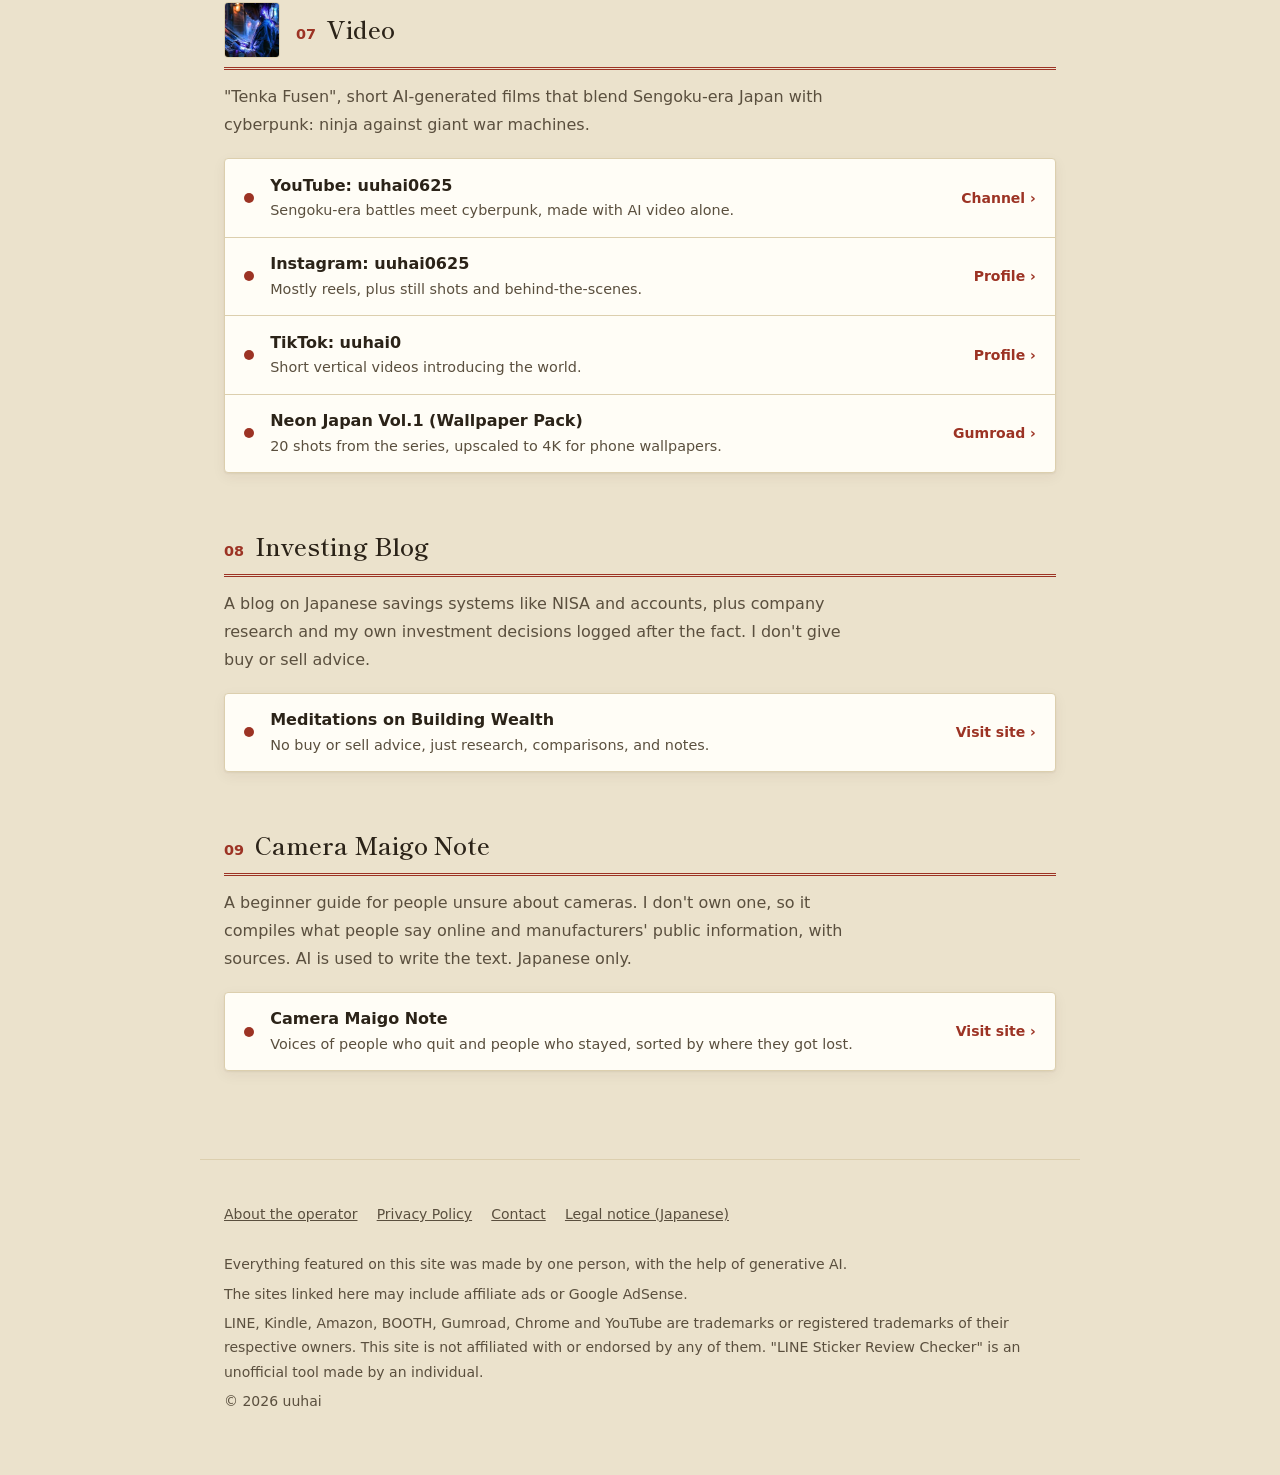
==== commit ce42fa40: "Portal v2: system body font, drop AdSense loader, hero CTA to tools, SNS below tiles, calc tools mov" ====
--- a/en/index.html
+++ b/en/index.html
@@ -32,7 +32,7 @@
 <meta property="og:title" content="uuhai (uuhai0625) | AI experiments, LINE stickers &amp; tools">
 <meta property="og:description" content="uuhai&#x27;s works, made solo alongside a day job: AI-designed LINE stickers, note articles, picture books, Chrome extensions, practical calculators, and more.">
 <meta property="og:url" content="https://uuhai0625.github.io/en/">
-<meta property="og:image" content="https://uuhai0625.github.io/images/og-en.jpg">
+<meta property="og:image" content="https://uuhai0625.github.io/images/og-en.jpg?v=20261129">
 <meta property="og:image:width" content="1200">
 <meta property="og:image:height" content="630">
 <meta property="og:image:alt" content="uuhai (uuhai0625): solo AI experiments, shown as an ID card for the character Kutao">
@@ -42,14 +42,13 @@
 <meta name="twitter:site" content="@uuhai0625">
 <meta name="twitter:title" content="uuhai (uuhai0625) | AI experiments, LINE stickers &amp; tools">
 <meta name="twitter:description" content="uuhai&#x27;s works, made solo alongside a day job: AI-designed LINE stickers, note articles, picture books, Chrome extensions, practical calculators, and more.">
-<meta name="twitter:image" content="https://uuhai0625.github.io/images/og-en.jpg">
+<meta name="twitter:image" content="https://uuhai0625.github.io/images/og-en.jpg?v=20261129">
 <meta name="twitter:image:alt" content="uuhai (uuhai0625): solo AI experiments, shown as an ID card for the character Kutao">
 <link rel="preconnect" href="https://fonts.googleapis.com">
 <link rel="preconnect" href="https://fonts.gstatic.com" crossorigin>
 <!-- Mincho is subset to heading characters only (kana + ASCII + heading kanji). If a new heading uses a kanji not in this list it falls back to the system serif; regenerate this URL. -->
 <link href="https://fonts.googleapis.com/css2?family=Shippori+Mincho:wght@600;800&amp;display=swap&amp;text=%20%21%22%23%24%25%26%27%28%29%2A%2B%2C-.%2F0123456789%3A%3B%3C%3D%3E%3F%40ABCDEFGHIJKLMNOPQRSTUVWXYZ%5B%5C%5D%5E_%60abcdefghijklmnopqrstuvwxyz%7B%7C%7D~%E2%80%A6%E3%80%81%E3%80%82%E3%80%8C%E3%80%8D%E3%80%8E%E3%80%8F%E3%80%9C%E3%81%81%E3%81%82%E3%81%83%E3%81%84%E3%81%85%E3%81%86%E3%81%87%E3%81%88%E3%81%89%E3%81%8A%E3%81%8B%E3%81%8C%E3%81%8D%E3%81%8E%E3%81%8F%E3%81%90%E3%81%91%E3%81%92%E3%81%93%E3%81%94%E3%81%95%E3%81%96%E3%81%97%E3%81%98%E3%81%99%E3%81%9A%E3%81%9B%E3%81%9C%E3%81%9D%E3%81%9E%E3%81%9F%E3%81%A0%E3%81%A1%E3%81%A2%E3%81%A3%E3%81%A4%E3%81%A5%E3%81%A6%E3%81%A7%E3%81%A8%E3%81%A9%E3%81%AA%E3%81%AB%E3%81%AC%E3%81%AD%E3%81%AE%E3%81%AF%E3%81%B0%E3%81%B1%E3%81%B2%E3%81%B3%E3%81%B4%E3%81%B5%E3%81%B6%E3%81%B7%E3%81%B8%E3%81%B9%E3%81%BA%E3%81%BB%E3%81%BC%E3%81%BD%E3%81%BE%E3%81%BF%E3%82%80%E3%82%81%E3%82%82%E3%82%83%E3%82%84%E3%82%85%E3%82%86%E3%82%87%E3%82%88%E3%82%89%E3%82%8A%E3%82%8B%E3%82%8C%E3%82%8D%E3%82%8E%E3%82%8F%E3%82%90%E3%82%91%E3%82%92%E3%82%93%E3%82%94%E3%82%95%E3%82%96%E3%82%A1%E3%82%A2%E3%82%A3%E3%82%A4%E3%82%A5%E3%82%A6%E3%82%A7%E3%82%A8%E3%82%A9%E3%82%AA%E3%82%AB%E3%82%AC%E3%82%AD%E3%82%AE%E3%82%AF%E3%82%B0%E3%82%B1%E3%82%B2%E3%82%B3%E3%82%B4%E3%82%B5%E3%82%B6%E3%82%B7%E3%82%B8%E3%82%B9%E3%82%BA%E3%82%BB%E3%82%BC%E3%82%BD%E3%82%BE%E3%82%BF%E3%83%80%E3%83%81%E3%83%82%E3%83%83%E3%83%84%E3%83%85%E3%83%86%E3%83%87%E3%83%88%E3%83%89%E3%83%8A%E3%83%8B%E3%83%8C%E3%83%8D%E3%83%8E%E3%83%8F%E3%83%90%E3%83%91%E3%83%92%E3%83%93%E3%83%94%E3%83%95%E3%83%96%E3%83%97%E3%83%98%E3%83%99%E3%83%9A%E3%83%9B%E3%83%9C%E3%83%9D%E3%83%9E%E3%83%9F%E3%83%A0%E3%83%A1%E3%83%A2%E3%83%A3%E3%83%A4%E3%83%A5%E3%83%A6%E3%83%A7%E3%83%A8%E3%83%A9%E3%83%AA%E3%83%AB%E3%83%AC%E3%83%AD%E3%83%AE%E3%83%AF%E3%83%B0%E3%83%B1%E3%83%B2%E3%83%B3%E3%83%B4%E3%83%B5%E3%83%B6%E3%83%B7%E3%83%B8%E3%83%B9%E3%83%BA%E3%83%BB%E3%83%BC%E4%BA%8B%E4%BA%BA%E4%BD%9C%E4%BF%A1%E5%80%8B%E5%85%8D%E5%88%87%E5%8B%95%E5%8F%96%E5%90%88%E5%91%8A%E5%95%8F%E5%A0%B1%E5%A4%89%E5%A4%96%E5%AD%90%E5%AE%9F%E5%BA%83%E5%BC%B5%E6%83%85%E6%89%B1%E6%8A%95%E6%8B%A1%E6%97%A7%E6%9B%B4%E6%9C%AC%E6%9E%90%E6%A8%A9%E6%A9%9F%E7%94%A8%E7%94%BB%E7%AE%97%E7%B5%A1%E7%B5%B5%E8%83%BD%E8%91%97%E8%A7%A3%E8%A8%88%E8%B2%AC%E8%B2%B7%E8%B3%87%E8%BF%B7%E9%80%81%E9%80%A3%E9%83%A8%E9%85%8D%E9%A0%85" rel="stylesheet">
-<link href="https://fonts.googleapis.com/css2?family=Zen+Kaku+Gothic+New:wght@400;700&amp;display=swap" rel="stylesheet">
-<link rel="stylesheet" href="../style.css?v=20261129b">
+<link rel="stylesheet" href="../style.css?v=20261129c">
 <link rel="icon" href="/favicon.png" type="image/png" sizes="192x192">
 <script type="application/ld+json">
 {"@context": "https://schema.org", "@graph": [{"@type": "WebSite", "@id": "https://uuhai0625.github.io/en/#website", "name": "uuhai", "alternateName": "uuhai0625", "url": "https://uuhai0625.github.io/en/", "inLanguage": "en", "publisher": {"@id": "https://uuhai0625.github.io/#person"}}, {"@type": "Person", "@id": "https://uuhai0625.github.io/#person", "name": "ウーハイ", "alternateName": ["uuhai", "uuhai0625"], "url": "https://uuhai0625.github.io/", "sameAs": ["https://x.com/uuhai0625", "https://www.threads.com/@uuhai0625", "https://note.com/uuhai0625", "https://www.youtube.com/@uuhai0625"]}]}
@@ -67,9 +66,9 @@
     <nav class="toc" aria-label="Menu">
       <a href="#about">About</a>
       <a href="#line-stamp">LINE Stickers</a>
+      <a href="#calc-tools">Calculators</a>
       <a href="#note">note</a>
       <a href="#ehon">Picture Books</a>
-      <a href="#calc-tools">Calculators</a>
       <a href="#extensions">Extensions</a>
       <a href="#buyonce">One-Time Tools</a>
       <a href="#video">Video</a>
@@ -84,12 +83,10 @@
   <div class="hero-text">
     <div class="seal" aria-hidden="true"><span>u</span></div>
     <h1>uuhai</h1>
-    <p class="tagline">I have a day job, and on the side I'm testing how far one person can get with AI.<br>This is the log: prompts, scrapped ideas, failures, all of it.</p>
-    <nav class="social-links" aria-label="Social links">
-      <a href="https://x.com/uuhai0625" target="_blank" rel="noopener">X (Twitter)</a>
-      <a href="https://www.threads.com/@uuhai0625" target="_blank" rel="noopener">Threads</a>
-      <a href="https://note.com/uuhai0625" target="_blank" rel="noopener">note</a>
-      <a href="https://www.youtube.com/@uuhai0625" target="_blank" rel="noopener">YouTube</a>
+    <p class="tagline">I have a day job, and on the side I make LINE stickers, picture books and free tools with AI, alone.<br>This is the log: prompts, scrapped ideas, failures, all of it.</p>
+    <nav class="hero-cta" aria-label="Start here">
+      <a class="cta cta--primary" href="#line-stamp">See the LINE stickers</a>
+      <a class="cta" href="#ehon">See the picture books</a>
     </nav>
   </div>
   <div class="id-card" aria-hidden="true">
@@ -106,20 +103,20 @@
     <span class="quicklink-title">LINE Stickers</span>
     <span class="quicklink-desc">Can an AI character actually sell as stickers?</span>
   </a>
+  <a class="quicklink" href="#calc-tools">
+    <span class="quicklink-no">02</span>
+    <span class="quicklink-title">Calculators</span>
+    <span class="quicklink-desc">Free tools for Japanese life-event money questions</span>
+  </a>
   <a class="quicklink" href="#note">
-    <span class="quicklink-no">02</span>
+    <span class="quicklink-no">03</span>
     <span class="quicklink-title">note</span>
     <span class="quicklink-desc">Testing how to use AI, plus behind-the-scenes notes</span>
   </a>
   <a class="quicklink" href="#ehon">
-    <span class="quicklink-no">03</span>
+    <span class="quicklink-no">04</span>
     <span class="quicklink-title">Picture Books</span>
     <span class="quicklink-desc">Children's books illustrated with generative AI</span>
-  </a>
-  <a class="quicklink" href="#calc-tools">
-    <span class="quicklink-no">04</span>
-    <span class="quicklink-title">Calculators</span>
-    <span class="quicklink-desc">Free tools for Japanese life-event money questions</span>
   </a>
   <a class="quicklink" href="#extensions">
     <span class="quicklink-no">05</span>
@@ -147,6 +144,15 @@
     <span class="quicklink-desc">A guide built from the voices of people unsure about cameras</span>
   </a>
 </nav>
+<div class="social-block">
+  <p class="quicklinks-label">Social</p>
+  <nav class="social-links" aria-label="Social links">
+      <a href="https://x.com/uuhai0625" target="_blank" rel="noopener">X (Twitter)</a>
+      <a href="https://www.threads.com/@uuhai0625" target="_blank" rel="noopener">Threads</a>
+      <a href="https://note.com/uuhai0625" target="_blank" rel="noopener">note</a>
+      <a href="https://www.youtube.com/@uuhai0625" target="_blank" rel="noopener">YouTube</a>
+    </nav>
+</div>
 
 <main id="main" tabindex="-1">
 
@@ -157,9 +163,7 @@
         <h2>About uuhai</h2>
       </span>
     </div>
-    <p class="lead">I work a regular office job. Everything on this site is a side project I build alone, in the gaps between work and on weekends. I can't draw, and I've never made a video. What got me started was simply how interesting it felt that generative AI had come so far in just a few years that one person could create a character, turn it into stickers, put it in a picture book, and build tools and videos around it too.</p>
-    <p class="lead">One thing I care about is not showing only the parts that worked. Honestly, most of my prompts don't come out the way I want, and I've scrapped plenty of characters and ideas partway through. I put all of that out here, the trial and error and the bad calls included, in the hope that it's useful as an "experiment log" for anyone curious about side projects or making things on their own.</p>
-    <p class="lead">I'm running the nine projects in the contents above in parallel. Each one is an experiment in how far AI can take me; some stall, some take shape. This page is the work in progress.</p>
+    <p class="lead">I work a regular office job. Everything here is a side project I make alone with AI, in the gaps between work and on weekends, failures included.</p>
     <p class="lead">This English page is updated less often than the <a href="../" lang="ja" hreflang="ja">Japanese page</a>, which has the latest list.</p>
 
     <dl class="about-meta">
@@ -191,7 +195,7 @@
         <h2>LINE Stickers</h2>
       </span>
     </div>
-    <p class="lead">Can I build characters with AI and sell them as LINE stickers? I started with Kutao, a salaryman with no filter, and now have twenty-six characters, each deliberately different. Some also have LINE emoji and themes. Sales matter less than the real question: can a character built from scratch with AI hold up as a brand?</p>
+    <p class="lead">LINE stickers of characters I made with AI. It started with Kutao, a salaryman with no filter, and is now twenty-six characters. Some also have LINE emoji and themes.</p>
     <div class="sheet">
       <a class="row" href="https://store.line.me/stickershop/author/6489609/ja" target="_blank" rel="noopener">
         <span class="row-avatar">
@@ -248,14 +252,75 @@
     </div>
   </section>
 
-  <section class="entry" id="note">
-    <div class="entry-head">
+<section class="entry" id="calc-tools">
+    <div class="entry-head">
+      <span class="pinned-photo" aria-hidden="true"><img src="../images/calc-tools.webp" alt="" width="305" height="160" loading="lazy" decoding="async"></span>
       <span class="entry-head-text">
         <span class="folio" aria-hidden="true">02</span>
+        <h2>Practical Calculators</h2>
+      </span>
+    </div>
+    <p class="lead">Free calculators for Japanese gift customs, side-business costs and office life, with no sign-up. Plus free web apps for doujinshi print checks and collecting duty sign-ups and fees.</p>
+    <div class="sheet">
+      <a class="row" href="https://uuhai0625.github.io/life-event-calculators/" target="_blank" rel="noopener">
+        <span class="stamp stamp--live" aria-hidden="true"></span>
+        <span class="row-body">
+          <span class="row-title">Sōba Note</span>
+          <span class="row-desc">A free guide to the customary cash-gift amounts for weddings, funerals, new babies, and other life events in Japan, where giving a set amount of money in an envelope is the norm.</span>
+        </span>
+        <span class="row-status">Visit site</span>
+      </a>
+      <a class="row" href="https://uuhai0625.github.io/side-hustle-calculators/" target="_blank" rel="noopener">
+        <span class="stamp stamp--live" aria-hidden="true"></span>
+        <span class="row-body">
+          <span class="row-title">AI Side Hustle Abacus</span>
+          <span class="row-desc">Calculators and a gear guide for people running a side business with generative AI. It also includes a deduction simulator for furusato nozei, Japan's "hometown tax" donation program.</span>
+        </span>
+        <span class="row-status">Visit site</span>
+      </a>
+      <a class="row" href="https://uuhai-keisan.github.io/" target="_blank" rel="noopener">
+        <span class="stamp stamp--live" aria-hidden="true"></span>
+        <span class="row-body">
+          <span class="row-title">uuhai Keisan-cho</span>
+          <span class="row-desc">One page, one calculator for office-worker chores like flextime hours left and month-end overtime. Numbers stay on your device. (Japanese)</span>
+        </span>
+        <span class="row-status">Visit site</span>
+      </a>
+      <a class="row" href="https://uuhai0625.github.io/nyuko-checker/" target="_blank" rel="noopener">
+        <span class="stamp stamp--live" aria-hidden="true"></span>
+        <span class="row-body">
+          <span class="row-title">Nyuko Checker</span>
+          <span class="row-desc">Checks doujinshi manuscript files in the browser before sending them to a print shop. Files never leave your device. (Japanese)</span>
+        </span>
+        <span class="row-status">Open tool</span>
+      </a>
+      <a class="row" href="https://touban-atsume.uuhai0625.workers.dev/" target="_blank" rel="noopener">
+        <span class="stamp stamp--live" aria-hidden="true"></span>
+        <span class="row-body">
+          <span class="row-title">Touban Atsume</span>
+          <span class="row-desc">Share one URL and let everyone sign up for PTA or neighborhood duty slots. Free. (Japanese)</span>
+        </span>
+        <span class="row-status">Open app</span>
+      </a>
+      <a class="row" href="https://shuukin-atsume.uuhai0625.workers.dev/" target="_blank" rel="noopener">
+        <span class="stamp stamp--live" aria-hidden="true"></span>
+        <span class="row-body">
+          <span class="row-title">Shuukin Atsume</span>
+          <span class="row-desc">Track who has paid for group fee collections, from group leaders up to the treasurer. Free. (Japanese)</span>
+        </span>
+        <span class="row-status">Open app</span>
+      </a>
+    </div>
+  </section>
+
+<section class="entry" id="note">
+    <div class="entry-head">
+      <span class="entry-head-text">
+        <span class="folio" aria-hidden="true">03</span>
         <h2>note</h2>
       </span>
     </div>
-    <p class="lead">Posts in two categories: plain-language takes on AI industry news, and behind-the-scenes notes from my own projects, including the failures and test logs. The first kind is me following what's happening in AI and breaking down what I've learned in my own words, without leaning on jargon. The second is the messy side of actually making things: prompts that didn't work, wrong turns I took along the way, written up as they happened. I keep both going because I think a work-in-progress is sometimes more useful to someone than a tidy summary.</p>
+    <p class="lead">Notes on testing how to use AI, and behind-the-scenes logs from my projects, failures included.</p>
     <div class="sheet">
       <a class="row" href="https://note.com/uuhai0625" target="_blank" rel="noopener">
         <span class="stamp stamp--live" aria-hidden="true"></span>
@@ -268,15 +333,15 @@
     </div>
   </section>
 
-  <section class="entry" id="ehon">
+<section class="entry" id="ehon">
     <div class="entry-head">
       <span class="pinned-photo" aria-hidden="true"><img src="../images/ehon-cover.webp" alt="" width="240" height="160" loading="lazy" decoding="async"></span>
       <span class="entry-head-text">
-        <span class="folio" aria-hidden="true">03</span>
+        <span class="folio" aria-hidden="true">04</span>
         <h2>Picture Books (Amazon KDP)</h2>
       </span>
     </div>
-    <p class="lead">A series of children's picture books illustrated with generative AI, with eight volumes out so far (Japanese and English editions) and a ninth on the way. I started it as a challenge to do the whole thing myself, from generating the illustrations to writing the text to self-publishing on Kindle, with nothing outsourced. I try to keep the stories gentle and easy for a child to follow, and every volume is also a lesson in keeping AI-generated art consistent from page to page.</p>
+    <p class="lead">Children's picture books illustrated with AI. Eight volumes are out in Japanese and English, and a ninth is on the way.</p>
     <div class="sheet">
       <a class="row" href="https://www.amazon.co.jp/stores/uuhai/author/B0HDM4SZH3" target="_blank" rel="noopener">
         <span class="stamp stamp--live" aria-hidden="true"></span>
@@ -289,75 +354,14 @@
     </div>
   </section>
 
-  <section class="entry" id="calc-tools">
-    <div class="entry-head">
-      <span class="pinned-photo" aria-hidden="true"><img src="../images/calc-tools.webp" alt="" width="305" height="160" loading="lazy" decoding="async"></span>
-      <span class="entry-head-text">
-        <span class="folio" aria-hidden="true">04</span>
-        <h2>Practical Calculators</h2>
-      </span>
-    </div>
-    <p class="lead">Free calculators, from Japanese wedding and funeral gift amounts to small chores of office and side-business life. No sign-up, no payment: open, check the number, close. There are also free web apps for doujinshi print checks and for collecting duty sign-ups and fees.</p>
-    <div class="sheet">
-      <a class="row" href="https://uuhai0625.github.io/life-event-calculators/" target="_blank" rel="noopener">
-        <span class="stamp stamp--live" aria-hidden="true"></span>
-        <span class="row-body">
-          <span class="row-title">Sōba Note</span>
-          <span class="row-desc">A free guide to the customary cash-gift amounts for weddings, funerals, new babies, and other life events in Japan, where giving a set amount of money in an envelope is the norm.</span>
-        </span>
-        <span class="row-status">Visit site</span>
-      </a>
-      <a class="row" href="https://uuhai0625.github.io/side-hustle-calculators/" target="_blank" rel="noopener">
-        <span class="stamp stamp--live" aria-hidden="true"></span>
-        <span class="row-body">
-          <span class="row-title">AI Side Hustle Abacus</span>
-          <span class="row-desc">Calculators and a gear guide for people running a side business with generative AI. It also includes a deduction simulator for furusato nozei, Japan's "hometown tax" donation program.</span>
-        </span>
-        <span class="row-status">Visit site</span>
-      </a>
-      <a class="row" href="https://uuhai-keisan.github.io/" target="_blank" rel="noopener">
-        <span class="stamp stamp--live" aria-hidden="true"></span>
-        <span class="row-body">
-          <span class="row-title">uuhai Keisan-cho</span>
-          <span class="row-desc">One page, one calculator for office-worker chores like flextime hours left and month-end overtime. Numbers stay on your device. (Japanese)</span>
-        </span>
-        <span class="row-status">Visit site</span>
-      </a>
-      <a class="row" href="https://uuhai0625.github.io/nyuko-checker/" target="_blank" rel="noopener">
-        <span class="stamp stamp--live" aria-hidden="true"></span>
-        <span class="row-body">
-          <span class="row-title">Nyuko Checker</span>
-          <span class="row-desc">Checks doujinshi manuscript files in the browser before sending them to a print shop. Files never leave your device. (Japanese)</span>
-        </span>
-        <span class="row-status">Open tool</span>
-      </a>
-      <a class="row" href="https://touban-atsume.uuhai0625.workers.dev/" target="_blank" rel="noopener">
-        <span class="stamp stamp--live" aria-hidden="true"></span>
-        <span class="row-body">
-          <span class="row-title">Touban Atsume</span>
-          <span class="row-desc">Share one URL and let everyone sign up for PTA or neighborhood duty slots. Free. (Japanese)</span>
-        </span>
-        <span class="row-status">Open app</span>
-      </a>
-      <a class="row" href="https://shuukin-atsume.uuhai0625.workers.dev/" target="_blank" rel="noopener">
-        <span class="stamp stamp--live" aria-hidden="true"></span>
-        <span class="row-body">
-          <span class="row-title">Shuukin Atsume</span>
-          <span class="row-desc">Track who has paid for group fee collections, from group leaders up to the treasurer. Free. (Japanese)</span>
-        </span>
-        <span class="row-status">Open app</span>
-      </a>
-    </div>
-  </section>
-
-  <section class="entry" id="extensions">
+<section class="entry" id="extensions">
     <div class="entry-head">
       <span class="entry-head-text">
         <span class="folio" aria-hidden="true">05</span>
         <h2>Chrome Extensions</h2>
       </span>
     </div>
-    <p class="lead">These are tools I wanted for my own work, turned straight into products. They all started as things I built just for myself after thinking "this would be so much easier if I had..." during everyday tasks, like managing prompts or capturing screenshots. I only release the ones I actually kept using, so the feature lists are short, but the use case for each should be obvious.</p>
+    <p class="lead">Chrome extensions for diffing prompts, capturing full-page screenshots and blocking distracting sites. Each one started as a tool I built for myself.</p>
     <div class="sheet">
       <a class="row" href="https://chromewebstore.google.com/detail/promptdiff/ceagibdnjhkigjfmbomhclkndefoebaf" target="_blank" rel="noopener">
         <span class="row-avatar">
@@ -398,14 +402,14 @@
     </div>
   </section>
 
-  <section class="entry" id="buyonce">
+<section class="entry" id="buyonce">
     <div class="entry-head">
       <span class="entry-head-text">
         <span class="folio" aria-hidden="true">06</span>
         <h2>One-Time-Purchase Tools</h2>
       </span>
     </div>
-    <p class="lead">Small web tools sold on BOOTH as a one-time purchase, not a subscription. I'm sticking with pay-once on purpose, because a tool that solves one small problem shouldn't need a recurring charge. These are niche calculators and checkers I actually wanted myself, like a LINE sticker pre-submission checker and a fee comparison for creators, built with only the features they need.</p>
+    <p class="lead">Small web tools with no sign-up. The free versions run in your browser; the full versions are a one-time ¥100 on BOOTH.</p>
     <div class="sheet">
       <a class="row" href="https://uuhai0625.booth.pm/" target="_blank" rel="noopener">
         <span class="stamp stamp--live" aria-hidden="true"></span>
@@ -420,7 +424,7 @@
     <p class="lead" style="margin-top:1.5rem;">The full, up-to-date list of tools is on the <a href="../#free-tools" lang="ja" hreflang="ja">Japanese page</a>.</p>
   </section>
 
-  <section class="entry" id="video">
+<section class="entry" id="video">
     <div class="entry-head">
       <span class="pinned-photo" aria-hidden="true"><img src="../images/video-still.webp" alt="" width="160" height="287" loading="lazy" decoding="async"></span>
       <span class="entry-head-text">
@@ -428,7 +432,7 @@
         <h2>Video</h2>
       </span>
     </div>
-    <p class="lead">A series of short AI-generated films set in a world where Japanese tradition meets cyberpunk. I'm seeing how far I can push a setting that blends Sengoku-era Japanese design with near-future cyberpunk, ninja against giant war machines, using AI video generation alone. It's also a record of whether one office worker who can't shoot or draw can turn prompt trial and error into something that holds up as a film.</p>
+    <p class="lead">"Tenka Fusen", short AI-generated films that blend Sengoku-era Japan with cyberpunk: ninja against giant war machines.</p>
     <div class="sheet">
       <a class="row" href="https://www.youtube.com/@uuhai0625" target="_blank" rel="noopener">
         <span class="stamp stamp--live" aria-hidden="true"></span>
@@ -465,14 +469,14 @@
     </div>
   </section>
 
-  <section class="entry" id="invest">
+<section class="entry" id="invest">
     <div class="entry-head">
       <span class="entry-head-text">
         <span class="folio" aria-hidden="true">08</span>
         <h2>Investing Blog</h2>
       </span>
     </div>
-    <p class="lead">A blog where I research Japanese savings systems like NISA and accounts, and log my own investment decisions after the fact. I don't give buy or sell advice; I just share what I looked into and how things compare.</p>
+    <p class="lead">A blog on Japanese savings systems like NISA and accounts, plus company research and my own investment decisions logged after the fact. I don't give buy or sell advice.</p>
     <div class="sheet">
       <a class="row" href="https://uuhai0625.github.io/invest-meisou-notes/" target="_blank" rel="noopener">
         <span class="stamp stamp--live" aria-hidden="true"></span>
@@ -485,14 +489,14 @@
     </div>
   </section>
 
-  <section class="entry" id="camera">
+<section class="entry" id="camera">
     <div class="entry-head">
       <span class="entry-head-text">
         <span class="folio" aria-hidden="true">09</span>
         <h2>Camera Maigo Note</h2>
       </span>
     </div>
-    <p class="lead">A beginner guide for people unsure about cameras: before buying, bought but not using it, or wondering whether to keep going. I don't own a camera myself, so it isn't written as personal experience. It compiles what people have said online and manufacturers' public information, with sources. AI is used to write the text. The site is in Japanese only.</p>
+    <p class="lead">A beginner guide for people unsure about cameras. I don't own one, so it compiles what people say online and manufacturers' public information, with sources. AI is used to write the text. Japanese only.</p>
     <div class="sheet">
       <a class="row" href="https://uuhai0625.github.io/camera-maigo-note/" target="_blank" rel="noopener">
         <span class="stamp stamp--live" aria-hidden="true"></span>
--- a/style.css
+++ b/style.css
@@ -14,6 +14,7 @@
   --shadow: 0 1px 2px rgba(60, 40, 20, 0.06), 0 4px 14px rgba(60, 40, 20, 0.06);
   --header-bg: rgba(235, 226, 204, 0.96);
   --avatar-bg: #ffffff;
+  --on-accent: #ffffff;
   --max-width: 880px;
   --text-width: 40em;
   font-size: 100%;
@@ -34,6 +35,7 @@
     --shadow: 0 1px 2px rgba(0, 0, 0, 0.3);
     --header-bg: rgba(29, 26, 21, 0.96);
     --avatar-bg: #f6f1e5;
+    --on-accent: #1d1a15;
   }
 }
 
@@ -45,7 +47,8 @@
   margin: 0;
   background: var(--bg);
   color: var(--text);
-  font-family: "Zen Kaku Gothic New", "Hiragino Kaku Gothic ProN", "Yu Gothic", sans-serif;
+  /* system Japanese gothic: no web font download for body text (was ~870KB) */
+  font-family: "Hiragino Sans", "Hiragino Kaku Gothic ProN", "Yu Gothic UI", "Yu Gothic", Meiryo, "Noto Sans JP", system-ui, sans-serif;
   font-size: 1rem;
   line-height: 1.75;
   -webkit-font-smoothing: antialiased;
@@ -115,7 +118,7 @@
   opacity: 0.6;
 }
 .seal span {
-  font-family: "Zen Kaku Gothic New", sans-serif;
+  font-family: inherit;
   font-weight: 700;
   font-size: 2.2rem;
   color: var(--seal);
@@ -320,6 +323,34 @@
   margin: 0;
   text-align: center;
 }
+
+.hero-cta {
+  display: flex;
+  flex-wrap: wrap;
+  gap: 0.6rem;
+}
+.cta {
+  display: inline-flex;
+  align-items: center;
+  min-height: 48px;
+  padding: 0 1.2rem;
+  border-radius: 4px;
+  border: 1px solid var(--accent);
+  color: var(--accent);
+  background: var(--surface);
+  font-weight: 700;
+  text-decoration: none;
+}
+.cta::after { content: "›" / ""; margin-left: 0.3rem; }
+.cta:hover { background: var(--surface-hover); }
+.cta--primary { background: var(--accent); color: var(--on-accent); }
+.cta--primary:hover { background: var(--accent); filter: brightness(1.08); }
+
+.social-block {
+  max-width: var(--max-width);
+  margin: -1.6rem auto 2.4rem;
+}
+.social-block .social-links { padding: 0 1.5rem; margin-top: 0.5rem; }
 
 /* ---------- Quicklinks (category tiles) ---------- */
 
@@ -696,7 +727,9 @@
   .seal:not(.seal--mini) { width: 56px; height: 56px; margin: 0; }
   .seal:not(.seal--mini) span { font-size: 1.35rem; }
   .hero h1 { margin: 0; font-size: 1.9rem; }
-  .tagline, .social-links { grid-column: 1 / -1; }
+  .tagline, .hero-cta { grid-column: 1 / -1; }
+  .cta { flex: 1 1 auto; justify-content: center; }
+  .social-block .social-links { padding: 0 1rem; }
   .tagline { font-size: 1rem; margin: 0.8rem 0 0.9rem; }
   .social-links { gap: 0.4rem; }
   .social-links a { padding: 0 0.75rem; font-size: 0.875rem; }
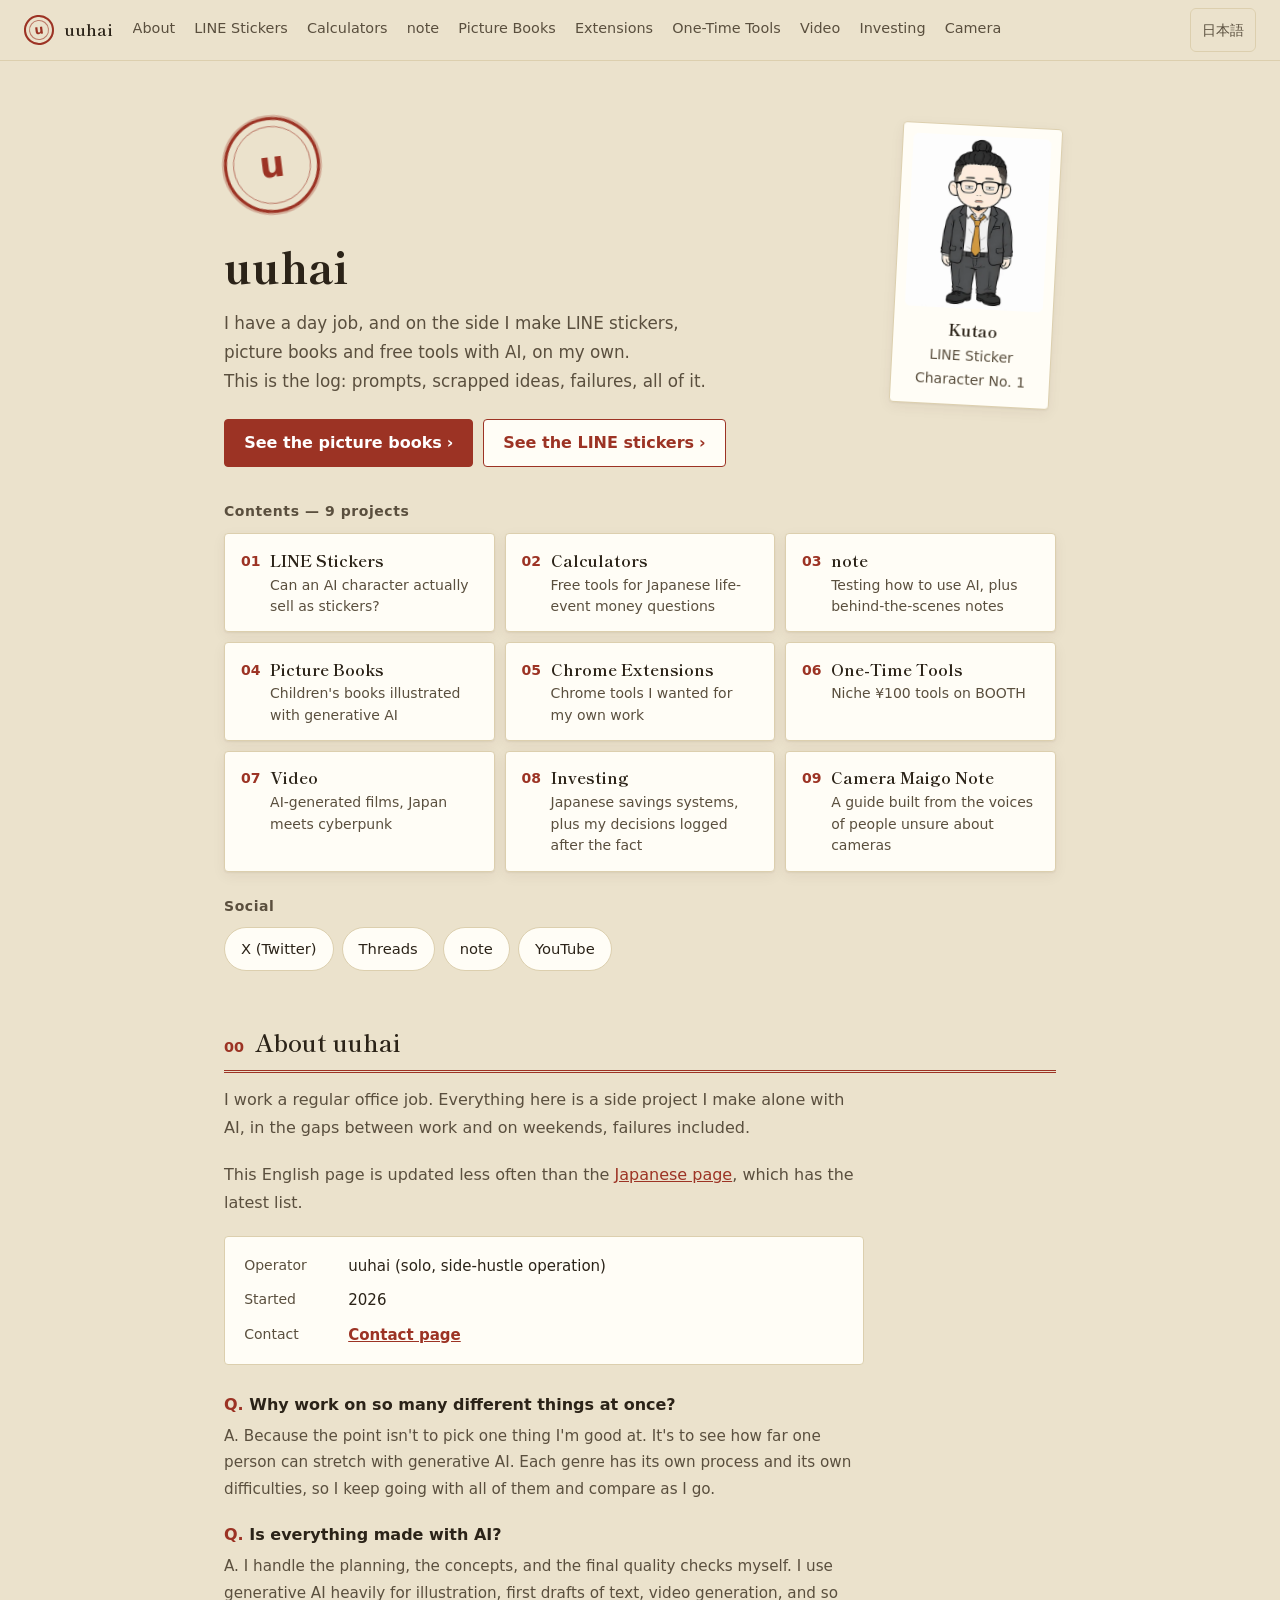
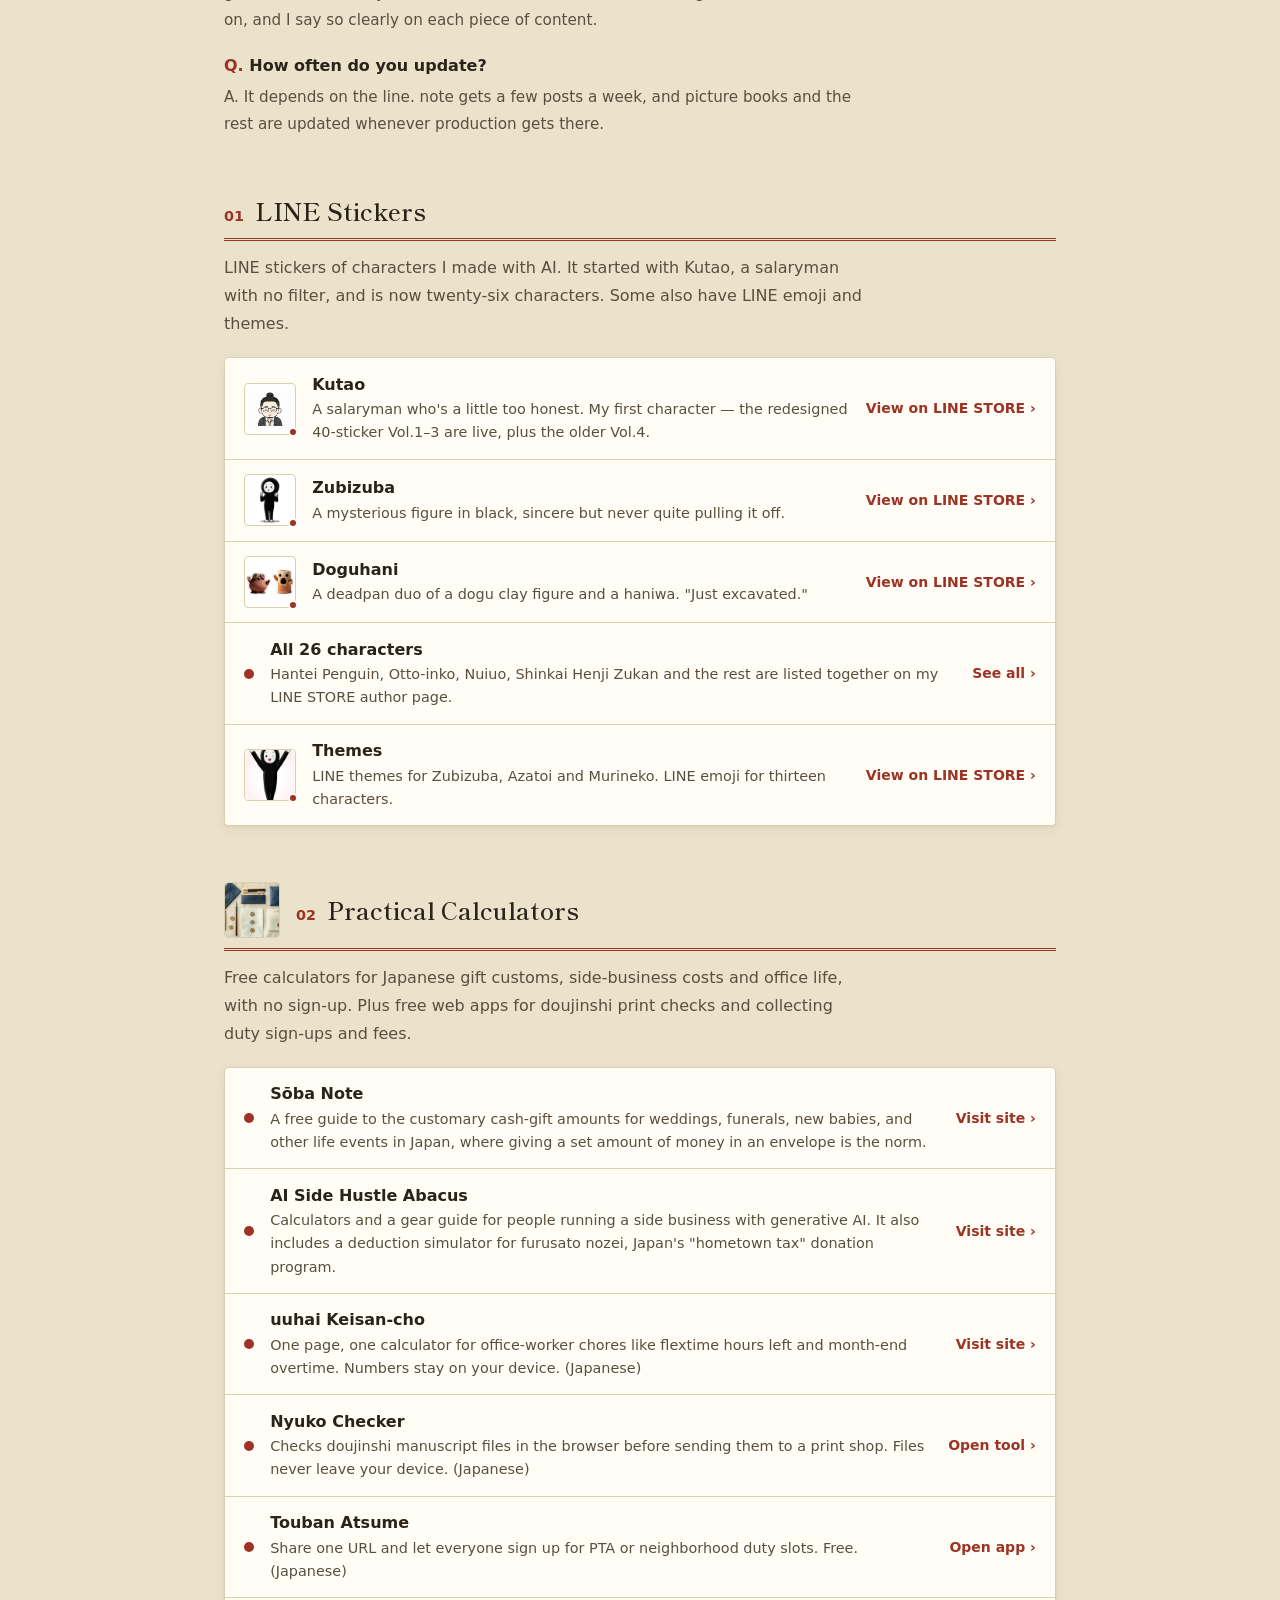
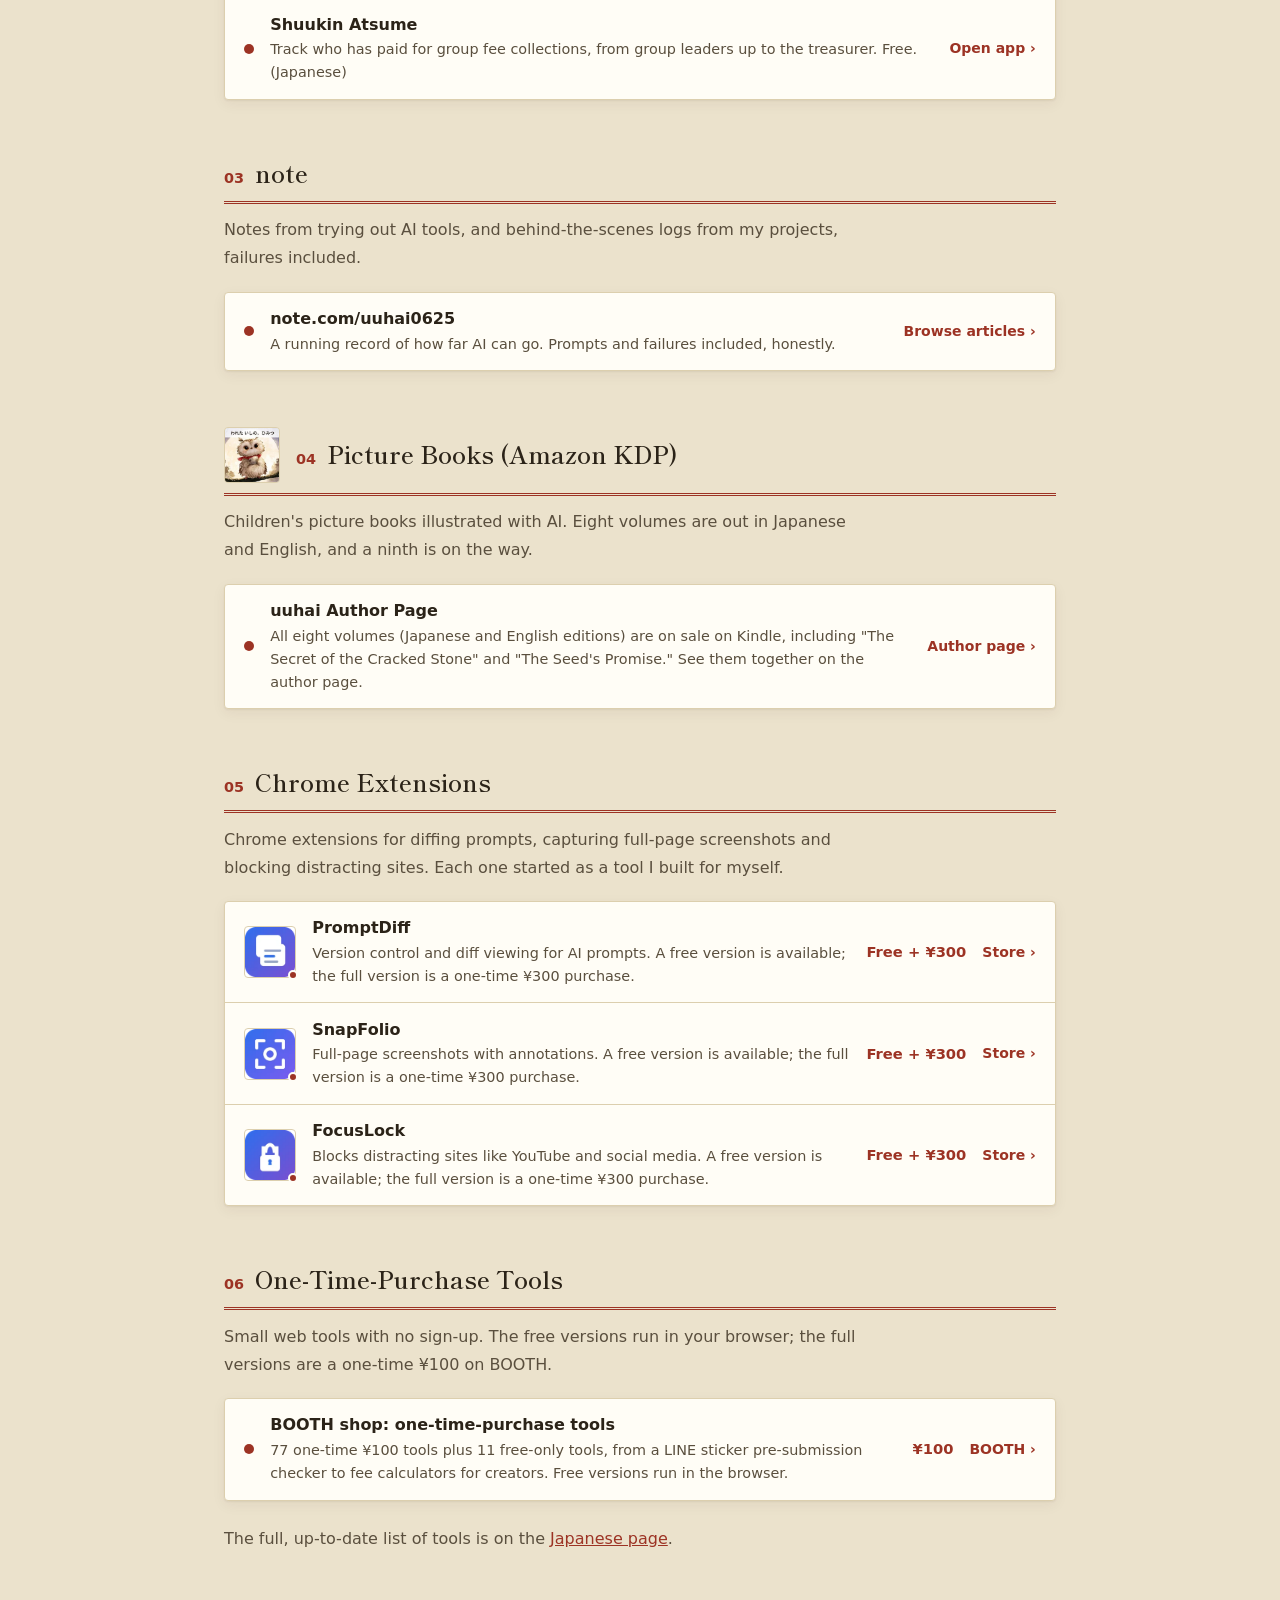
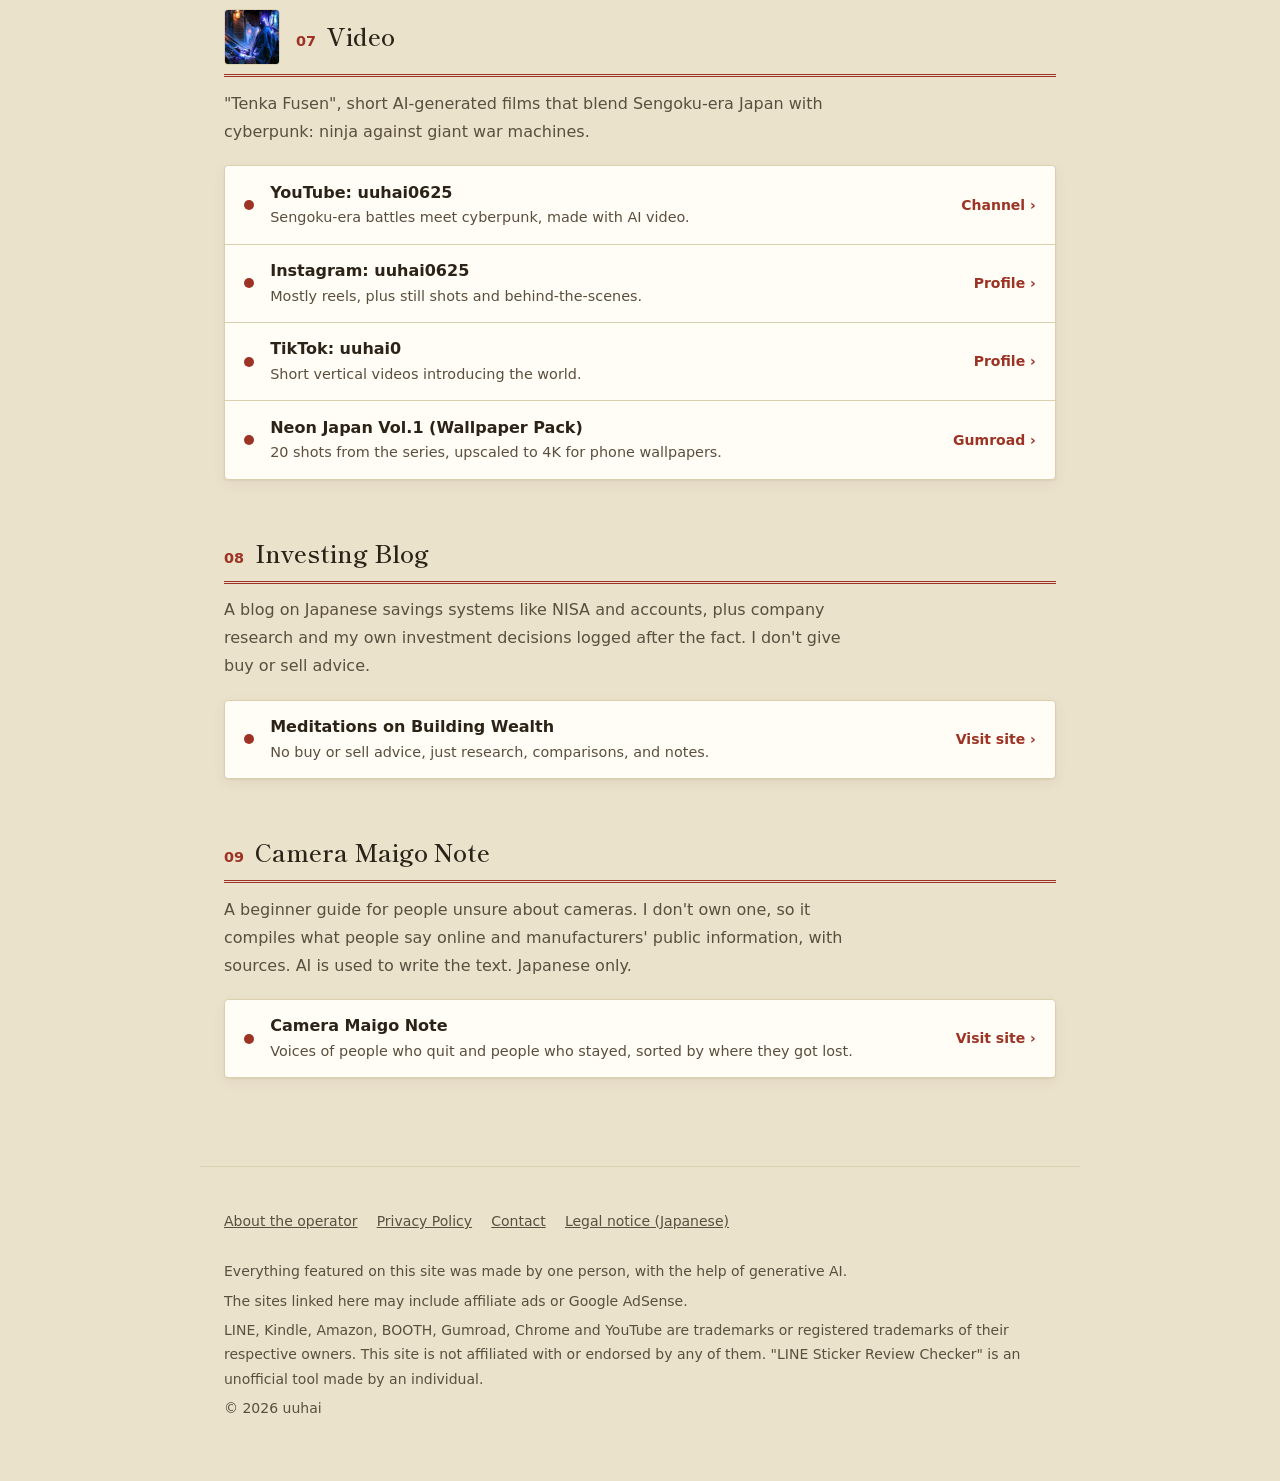
==== commit a7f744f3: "Re-review fixes: keep en without GA (10/03 EEA decision), privacy no longer claims AdSense, click ev" ====
--- a/en/index.html
+++ b/en/index.html
@@ -1,21 +1,6 @@
 <!DOCTYPE html>
 <html lang="en">
 <head>
-<script>
-  (function() {
-    var GA_ID = 'G-BXECWPFR73';
-    var isLocalDev = ['localhost', '127.0.0.1', ''].includes(location.hostname);
-    if (isLocalDev) return;
-    var s = document.createElement('script');
-    s.async = true;
-    s.src = 'https://www.googletagmanager.com/gtag/js?id=' + GA_ID;
-    document.head.appendChild(s);
-    window.dataLayer = window.dataLayer || [];
-    function gtag(){ dataLayer.push(arguments); }
-    gtag('js', new Date());
-    gtag('config', GA_ID);
-  })();
-</script>
 <meta charset="UTF-8">
 <meta name="viewport" content="width=device-width, initial-scale=1.0">
 <meta name="color-scheme" content="light dark">
@@ -32,23 +17,23 @@
 <meta property="og:title" content="uuhai (uuhai0625) | AI experiments, LINE stickers &amp; tools">
 <meta property="og:description" content="uuhai&#x27;s works, made solo alongside a day job: AI-designed LINE stickers, note articles, picture books, Chrome extensions, practical calculators, and more.">
 <meta property="og:url" content="https://uuhai0625.github.io/en/">
-<meta property="og:image" content="https://uuhai0625.github.io/images/og-en.jpg?v=20261129">
+<meta property="og:image" content="https://uuhai0625.github.io/images/og-en.jpg?v=20261129b">
 <meta property="og:image:width" content="1200">
 <meta property="og:image:height" content="630">
-<meta property="og:image:alt" content="uuhai (uuhai0625): solo AI experiments, shown as an ID card for the character Kutao">
+<meta property="og:image:alt" content="uuhai (uuhai0625): solo AI experiments, shown with a card of the character Kutao">
 <meta property="og:locale" content="en_US">
 <meta property="og:locale:alternate" content="ja_JP">
 <meta name="twitter:card" content="summary_large_image">
 <meta name="twitter:site" content="@uuhai0625">
 <meta name="twitter:title" content="uuhai (uuhai0625) | AI experiments, LINE stickers &amp; tools">
 <meta name="twitter:description" content="uuhai&#x27;s works, made solo alongside a day job: AI-designed LINE stickers, note articles, picture books, Chrome extensions, practical calculators, and more.">
-<meta name="twitter:image" content="https://uuhai0625.github.io/images/og-en.jpg?v=20261129">
-<meta name="twitter:image:alt" content="uuhai (uuhai0625): solo AI experiments, shown as an ID card for the character Kutao">
+<meta name="twitter:image" content="https://uuhai0625.github.io/images/og-en.jpg?v=20261129b">
+<meta name="twitter:image:alt" content="uuhai (uuhai0625): solo AI experiments, shown with a card of the character Kutao">
 <link rel="preconnect" href="https://fonts.googleapis.com">
 <link rel="preconnect" href="https://fonts.gstatic.com" crossorigin>
 <!-- Mincho is subset to heading characters only (kana + ASCII + heading kanji). If a new heading uses a kanji not in this list it falls back to the system serif; regenerate this URL. -->
 <link href="https://fonts.googleapis.com/css2?family=Shippori+Mincho:wght@600;800&amp;display=swap&amp;text=%20%21%22%23%24%25%26%27%28%29%2A%2B%2C-.%2F0123456789%3A%3B%3C%3D%3E%3F%40ABCDEFGHIJKLMNOPQRSTUVWXYZ%5B%5C%5D%5E_%60abcdefghijklmnopqrstuvwxyz%7B%7C%7D~%E2%80%A6%E3%80%81%E3%80%82%E3%80%8C%E3%80%8D%E3%80%8E%E3%80%8F%E3%80%9C%E3%81%81%E3%81%82%E3%81%83%E3%81%84%E3%81%85%E3%81%86%E3%81%87%E3%81%88%E3%81%89%E3%81%8A%E3%81%8B%E3%81%8C%E3%81%8D%E3%81%8E%E3%81%8F%E3%81%90%E3%81%91%E3%81%92%E3%81%93%E3%81%94%E3%81%95%E3%81%96%E3%81%97%E3%81%98%E3%81%99%E3%81%9A%E3%81%9B%E3%81%9C%E3%81%9D%E3%81%9E%E3%81%9F%E3%81%A0%E3%81%A1%E3%81%A2%E3%81%A3%E3%81%A4%E3%81%A5%E3%81%A6%E3%81%A7%E3%81%A8%E3%81%A9%E3%81%AA%E3%81%AB%E3%81%AC%E3%81%AD%E3%81%AE%E3%81%AF%E3%81%B0%E3%81%B1%E3%81%B2%E3%81%B3%E3%81%B4%E3%81%B5%E3%81%B6%E3%81%B7%E3%81%B8%E3%81%B9%E3%81%BA%E3%81%BB%E3%81%BC%E3%81%BD%E3%81%BE%E3%81%BF%E3%82%80%E3%82%81%E3%82%82%E3%82%83%E3%82%84%E3%82%85%E3%82%86%E3%82%87%E3%82%88%E3%82%89%E3%82%8A%E3%82%8B%E3%82%8C%E3%82%8D%E3%82%8E%E3%82%8F%E3%82%90%E3%82%91%E3%82%92%E3%82%93%E3%82%94%E3%82%95%E3%82%96%E3%82%A1%E3%82%A2%E3%82%A3%E3%82%A4%E3%82%A5%E3%82%A6%E3%82%A7%E3%82%A8%E3%82%A9%E3%82%AA%E3%82%AB%E3%82%AC%E3%82%AD%E3%82%AE%E3%82%AF%E3%82%B0%E3%82%B1%E3%82%B2%E3%82%B3%E3%82%B4%E3%82%B5%E3%82%B6%E3%82%B7%E3%82%B8%E3%82%B9%E3%82%BA%E3%82%BB%E3%82%BC%E3%82%BD%E3%82%BE%E3%82%BF%E3%83%80%E3%83%81%E3%83%82%E3%83%83%E3%83%84%E3%83%85%E3%83%86%E3%83%87%E3%83%88%E3%83%89%E3%83%8A%E3%83%8B%E3%83%8C%E3%83%8D%E3%83%8E%E3%83%8F%E3%83%90%E3%83%91%E3%83%92%E3%83%93%E3%83%94%E3%83%95%E3%83%96%E3%83%97%E3%83%98%E3%83%99%E3%83%9A%E3%83%9B%E3%83%9C%E3%83%9D%E3%83%9E%E3%83%9F%E3%83%A0%E3%83%A1%E3%83%A2%E3%83%A3%E3%83%A4%E3%83%A5%E3%83%A6%E3%83%A7%E3%83%A8%E3%83%A9%E3%83%AA%E3%83%AB%E3%83%AC%E3%83%AD%E3%83%AE%E3%83%AF%E3%83%B0%E3%83%B1%E3%83%B2%E3%83%B3%E3%83%B4%E3%83%B5%E3%83%B6%E3%83%B7%E3%83%B8%E3%83%B9%E3%83%BA%E3%83%BB%E3%83%BC%E4%BA%8B%E4%BA%BA%E4%BD%9C%E4%BF%A1%E5%80%8B%E5%85%8D%E5%88%87%E5%8B%95%E5%8F%96%E5%90%88%E5%91%8A%E5%95%8F%E5%A0%B1%E5%A4%89%E5%A4%96%E5%AD%90%E5%AE%9F%E5%BA%83%E5%BC%B5%E6%83%85%E6%89%B1%E6%8A%95%E6%8B%A1%E6%97%A7%E6%9B%B4%E6%9C%AC%E6%9E%90%E6%A8%A9%E6%A9%9F%E7%94%A8%E7%94%BB%E7%AE%97%E7%B5%A1%E7%B5%B5%E8%83%BD%E8%91%97%E8%A7%A3%E8%A8%88%E8%B2%AC%E8%B2%B7%E8%B3%87%E8%BF%B7%E9%80%81%E9%80%A3%E9%83%A8%E9%85%8D%E9%A0%85" rel="stylesheet">
-<link rel="stylesheet" href="../style.css?v=20261129c">
+<link rel="stylesheet" href="../style.css?v=20261129d">
 <link rel="icon" href="/favicon.png" type="image/png" sizes="192x192">
 <script type="application/ld+json">
 {"@context": "https://schema.org", "@graph": [{"@type": "WebSite", "@id": "https://uuhai0625.github.io/en/#website", "name": "uuhai", "alternateName": "uuhai0625", "url": "https://uuhai0625.github.io/en/", "inLanguage": "en", "publisher": {"@id": "https://uuhai0625.github.io/#person"}}, {"@type": "Person", "@id": "https://uuhai0625.github.io/#person", "name": "ウーハイ", "alternateName": ["uuhai", "uuhai0625"], "url": "https://uuhai0625.github.io/", "sameAs": ["https://x.com/uuhai0625", "https://www.threads.com/@uuhai0625", "https://note.com/uuhai0625", "https://www.youtube.com/@uuhai0625"]}]}
@@ -83,11 +68,11 @@
   <div class="hero-text">
     <div class="seal" aria-hidden="true"><span>u</span></div>
     <h1>uuhai</h1>
-    <p class="tagline">I have a day job, and on the side I make LINE stickers, picture books and free tools with AI, alone.<br>This is the log: prompts, scrapped ideas, failures, all of it.</p>
-    <nav class="hero-cta" aria-label="Start here">
-      <a class="cta cta--primary" href="#line-stamp">See the LINE stickers</a>
-      <a class="cta" href="#ehon">See the picture books</a>
-    </nav>
+    <p class="tagline">I have a day job, and on the side I make LINE stickers, picture books and free tools with AI, on my own.<br>This is the log: prompts, scrapped ideas, failures, all of it.</p>
+    <div class="hero-cta">
+      <a class="cta cta--primary" href="#ehon">See the picture books</a>
+      <a class="cta" href="#line-stamp">See the LINE stickers</a>
+    </div>
   </div>
   <div class="id-card" aria-hidden="true">
     <div class="id-photo"><img src="../images/kutao-hero.webp" alt="" width="400" height="500" decoding="async"></div>
@@ -96,8 +81,8 @@
   </div>
 </div>
 
-<p class="quicklinks-label">Contents — 9 projects</p>
-<nav class="quicklinks" aria-label="Links to the 9 projects">
+<p class="quicklinks-label" id="ql-label">Contents — 9 projects</p>
+<nav class="quicklinks" aria-labelledby="ql-label">
   <a class="quicklink" href="#line-stamp">
     <span class="quicklink-no">01</span>
     <span class="quicklink-title">LINE Stickers</span>
@@ -136,7 +121,7 @@
   <a class="quicklink" href="#invest">
     <span class="quicklink-no">08</span>
     <span class="quicklink-title">Investing</span>
-    <span class="quicklink-desc">Notes on Japanese savings systems and my own calls</span>
+    <span class="quicklink-desc">Japanese savings systems, plus my decisions logged after the fact</span>
   </a>
   <a class="quicklink" href="#camera">
     <span class="quicklink-no">09</span>
@@ -145,8 +130,8 @@
   </a>
 </nav>
 <div class="social-block">
-  <p class="quicklinks-label">Social</p>
-  <nav class="social-links" aria-label="Social links">
+  <p class="quicklinks-label" id="sns-label">Social</p>
+  <nav class="social-links" aria-labelledby="sns-label">
       <a href="https://x.com/uuhai0625" target="_blank" rel="noopener">X (Twitter)</a>
       <a href="https://www.threads.com/@uuhai0625" target="_blank" rel="noopener">Threads</a>
       <a href="https://note.com/uuhai0625" target="_blank" rel="noopener">note</a>
@@ -320,7 +305,7 @@
         <h2>note</h2>
       </span>
     </div>
-    <p class="lead">Notes on testing how to use AI, and behind-the-scenes logs from my projects, failures included.</p>
+    <p class="lead">Notes from trying out AI tools, and behind-the-scenes logs from my projects, failures included.</p>
     <div class="sheet">
       <a class="row" href="https://note.com/uuhai0625" target="_blank" rel="noopener">
         <span class="stamp stamp--live" aria-hidden="true"></span>
@@ -438,7 +423,7 @@
         <span class="stamp stamp--live" aria-hidden="true"></span>
         <span class="row-body">
           <span class="row-title">YouTube: uuhai0625</span>
-          <span class="row-desc">Sengoku-era battles meet cyberpunk, made with AI video alone.</span>
+          <span class="row-desc">Sengoku-era battles meet cyberpunk, made with AI video.</span>
         </span>
         <span class="row-status">Channel</span>
       </a>
--- a/style.css
+++ b/style.css
@@ -48,7 +48,7 @@
   background: var(--bg);
   color: var(--text);
   /* system Japanese gothic: no web font download for body text (was ~870KB) */
-  font-family: "Hiragino Sans", "Hiragino Kaku Gothic ProN", "Yu Gothic UI", "Yu Gothic", Meiryo, "Noto Sans JP", system-ui, sans-serif;
+  font-family: "Hiragino Sans", "Hiragino Kaku Gothic ProN", Meiryo, "Yu Gothic UI", "Yu Gothic", "Noto Sans JP", system-ui, sans-serif;
   font-size: 1rem;
   line-height: 1.75;
   -webkit-font-smoothing: antialiased;
@@ -185,7 +185,7 @@
   transition: opacity 0.15s ease;
 }
 .toc-wrap::before {
-  content: "\203A" / "";
+  content: "\203A"; content: "\203A" / "";
   position: absolute;
   right: 2px;
   top: 50%;
@@ -230,7 +230,7 @@
   min-height: 44px;
   color: var(--text-dim);
   text-decoration: none;
-  font-size: 0.85rem;
+  font-size: 0.875rem;
   padding: 0 0.7rem;
   border: 1px solid var(--line);
   border-radius: 6px;
@@ -319,7 +319,7 @@
 }
 .id-role {
   color: var(--text-dim);
-  font-size: 0.8rem;
+  font-size: 0.875rem;
   margin: 0;
   text-align: center;
 }
@@ -341,9 +341,10 @@
   font-weight: 700;
   text-decoration: none;
 }
-.cta::after { content: "›" / ""; margin-left: 0.3rem; }
+.cta::after { content: "›"; content: "›" / ""; margin-left: 0.3rem; }
 .cta:hover { background: var(--surface-hover); }
 .cta--primary { background: var(--accent); color: var(--on-accent); }
+.cta--primary:focus-visible { outline-color: var(--text); outline-offset: 3px; }
 .cta--primary:hover { background: var(--accent); filter: brightness(1.08); }
 
 .social-block {
@@ -387,7 +388,7 @@
 }
 .quicklink:hover { border-color: var(--accent); background: var(--surface-hover); }
 .quicklink-no {
-  font-size: 0.8rem;
+  font-size: 0.875rem;
   font-weight: 700;
   color: var(--seal);
   font-variant-numeric: tabular-nums;
@@ -552,7 +553,7 @@
   flex-shrink: 0;
   white-space: nowrap;
 }
-.row-status::after { content: " \203A" / ""; }
+.row-status::after { content: " \203A"; content: " \203A" / ""; }
 div.row .row-status { color: var(--text-dim); font-weight: 400; }
 div.row .row-status::after { content: none; }
 
@@ -574,8 +575,8 @@
   font-weight: 700;
   cursor: pointer;
 }
-.tool-index-title::before { content: "▸" / ""; margin-right: 0.5rem; color: var(--seal); }
-.tool-index[open] > .tool-index-title::before { content: "▾" / ""; }
+.tool-index-title::before { content: "▸"; content: "▸" / ""; margin-right: 0.5rem; color: var(--seal); }
+.tool-index[open] > .tool-index-title::before { content: "▾"; content: "▾" / ""; }
 .tool-index-title::-webkit-details-marker { display: none; }
 .tool-index[open] { padding-bottom: 1.1rem; }
 .tool-index h3 {
@@ -728,7 +729,7 @@
   .seal:not(.seal--mini) span { font-size: 1.35rem; }
   .hero h1 { margin: 0; font-size: 1.9rem; }
   .tagline, .hero-cta { grid-column: 1 / -1; }
-  .cta { flex: 1 1 auto; justify-content: center; }
+  .cta { flex: 1 1 12rem; justify-content: center; }
   .social-block .social-links { padding: 0 1rem; }
   .tagline { font-size: 1rem; margin: 0.8rem 0 0.9rem; }
   .social-links { gap: 0.4rem; }
@@ -737,7 +738,8 @@
   .id-card { display: none; }
 
   .quicklinks-label, .quicklinks { padding: 0 1rem; }
-  .quicklink { padding: 0.7rem 0.8rem; }
+  .quicklink { padding: 0.7rem 0.75rem; column-gap: 0.4rem; }
+  .quicklink-title { font-size: 0.95rem; }
   .quicklink-desc { grid-column: 1 / -1; font-size: 0.875rem; }
 
   main { padding: 1rem 1rem 2rem; }
